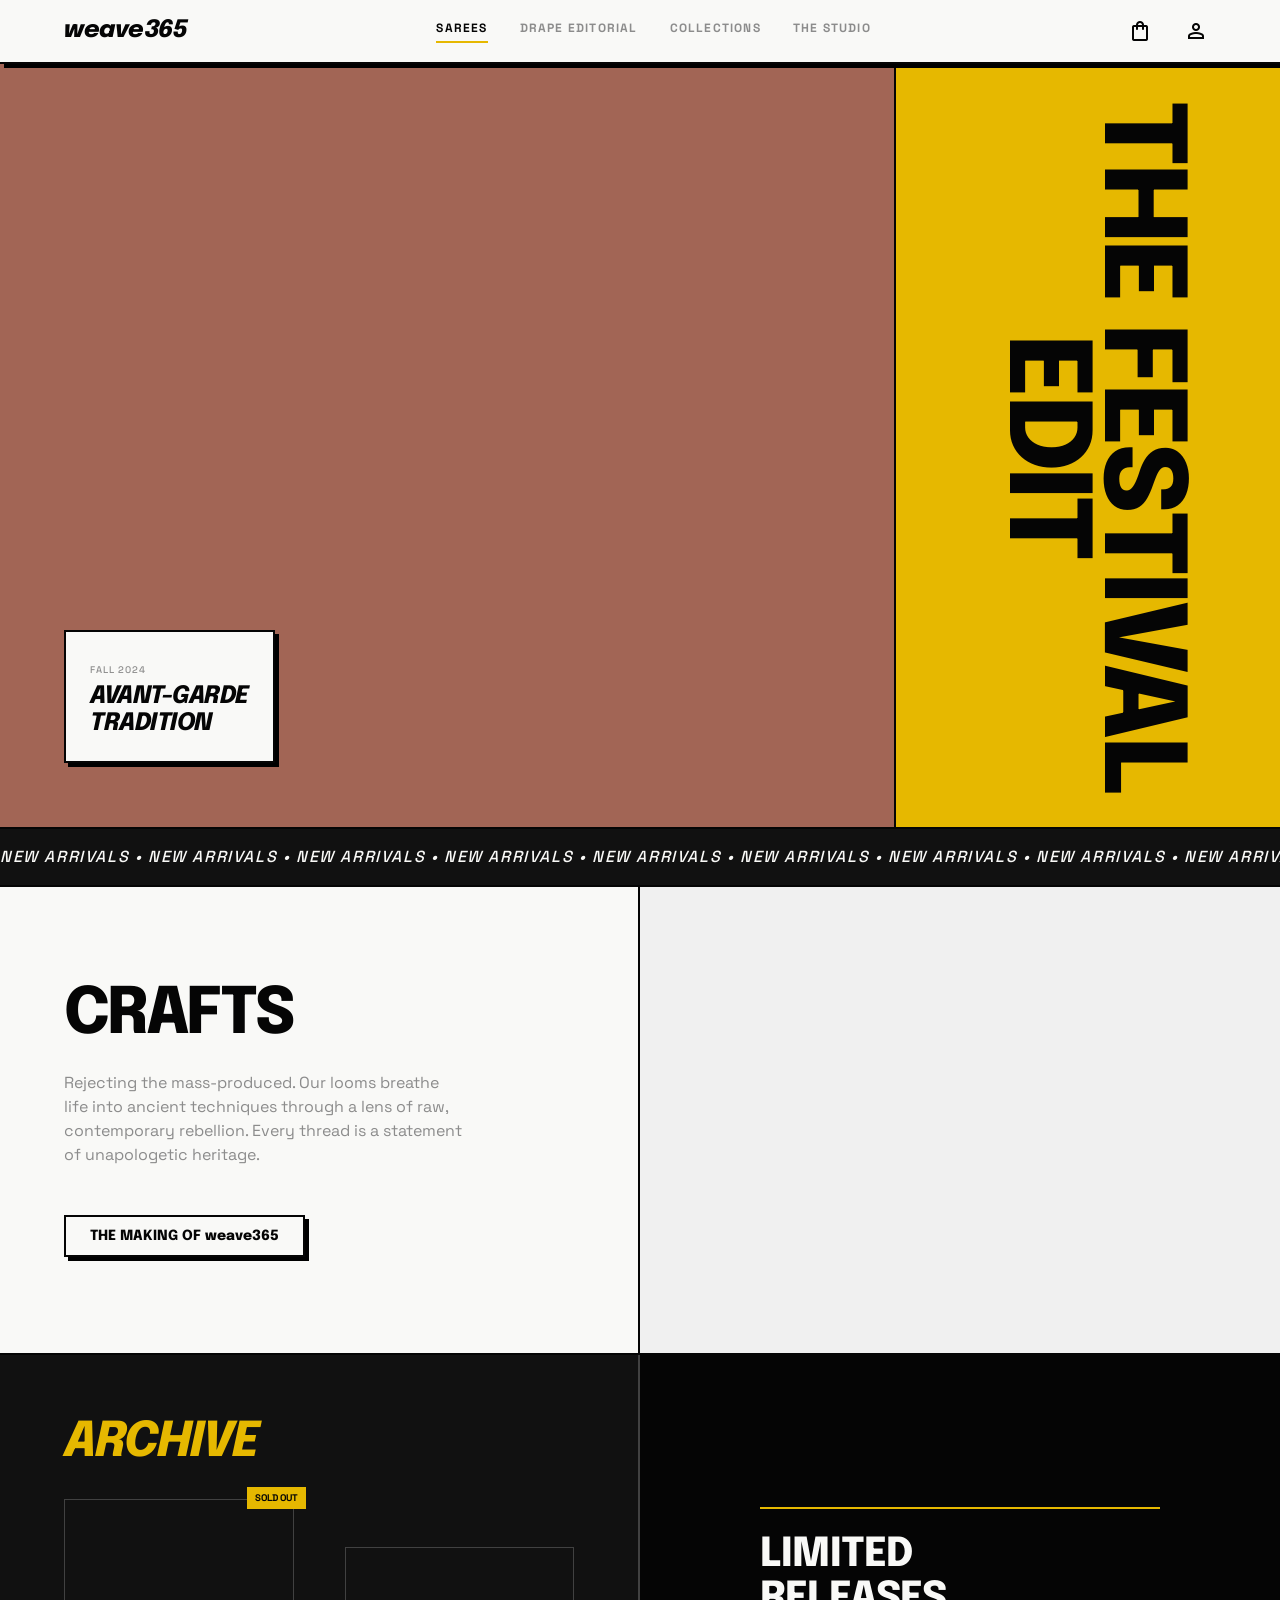
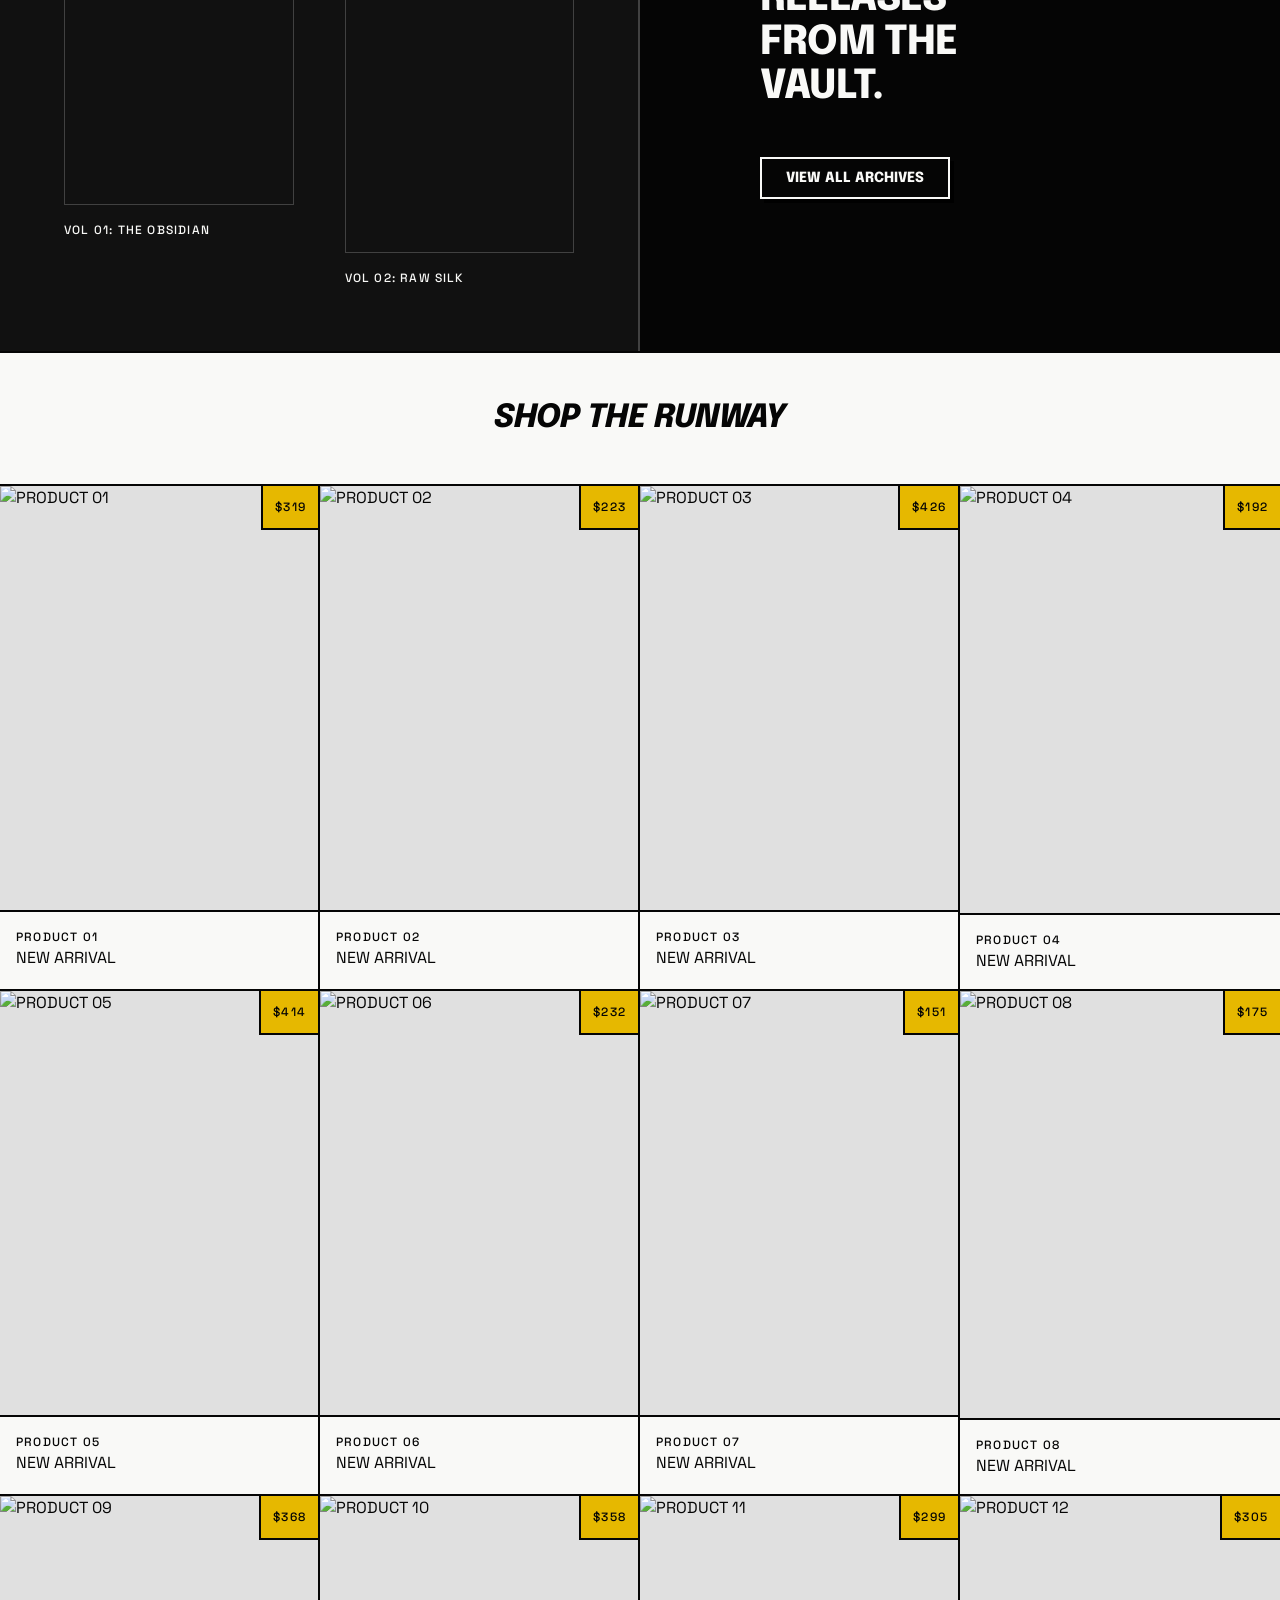
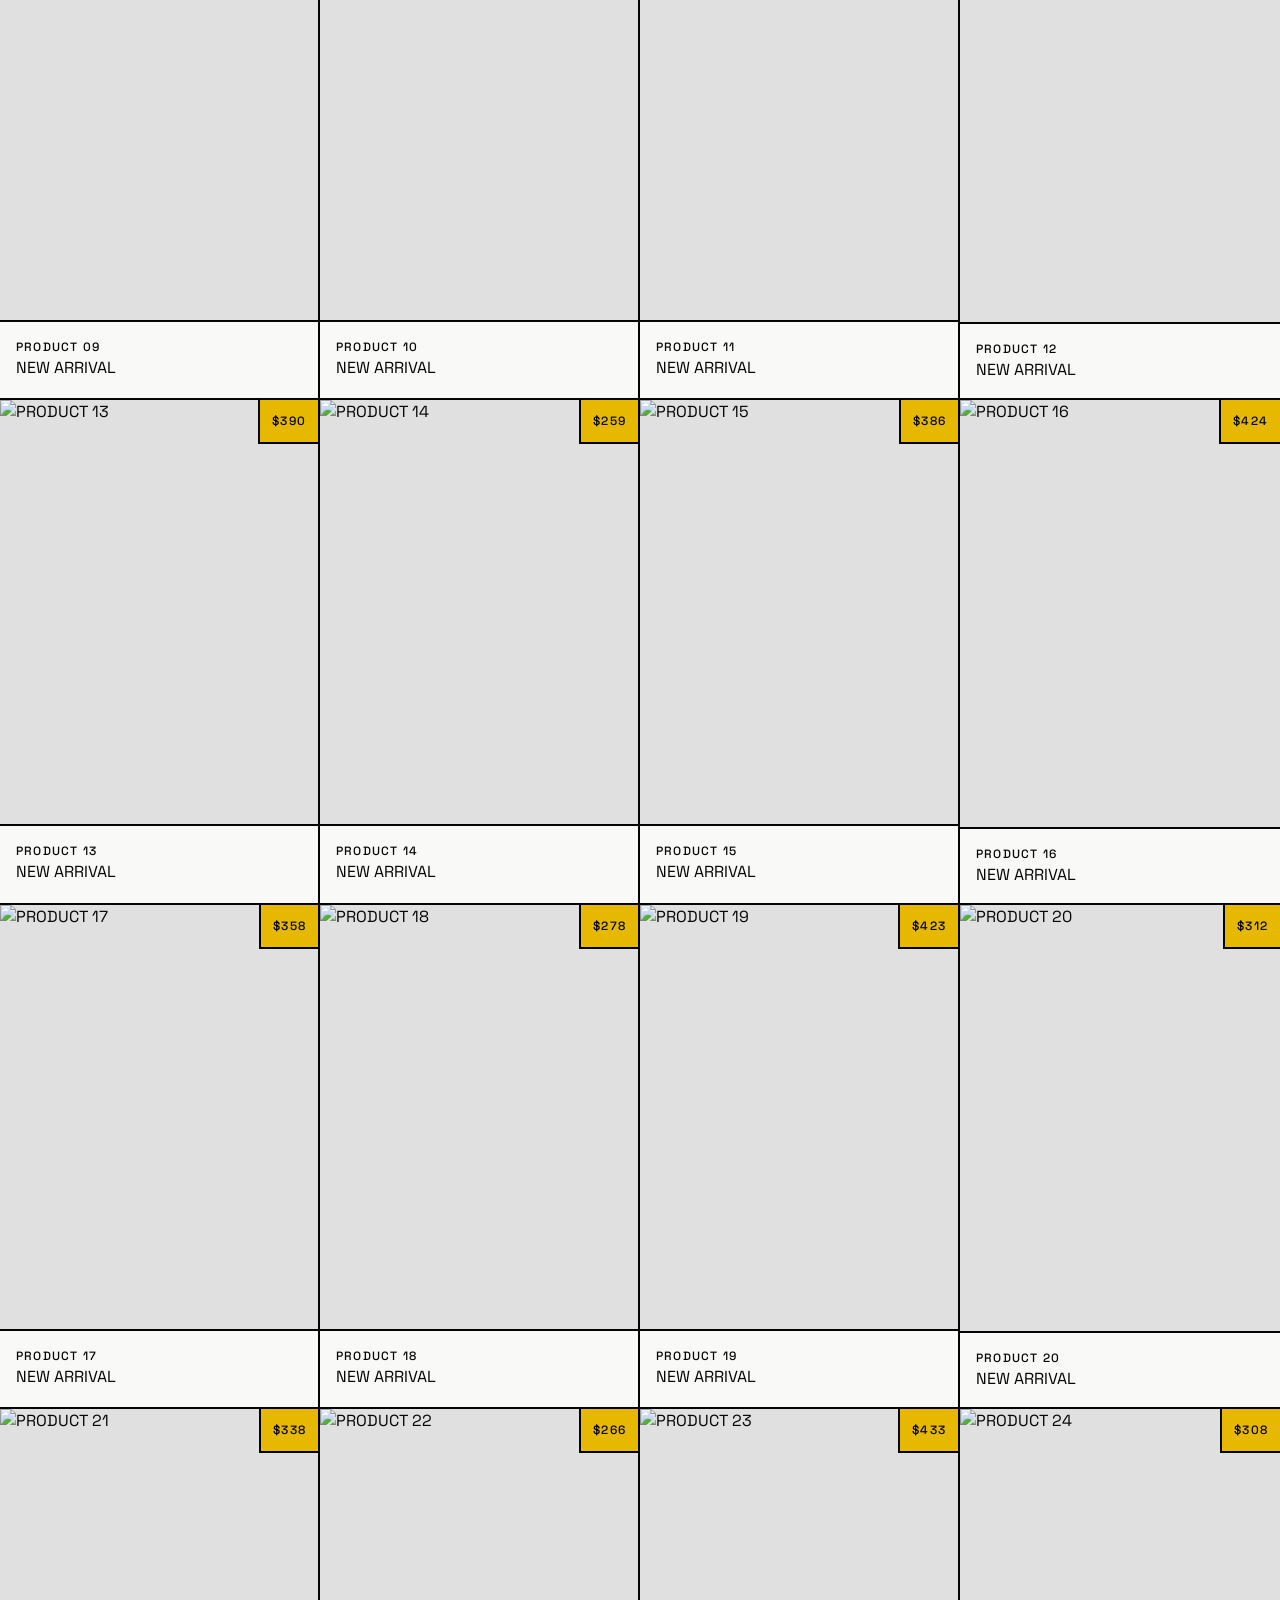
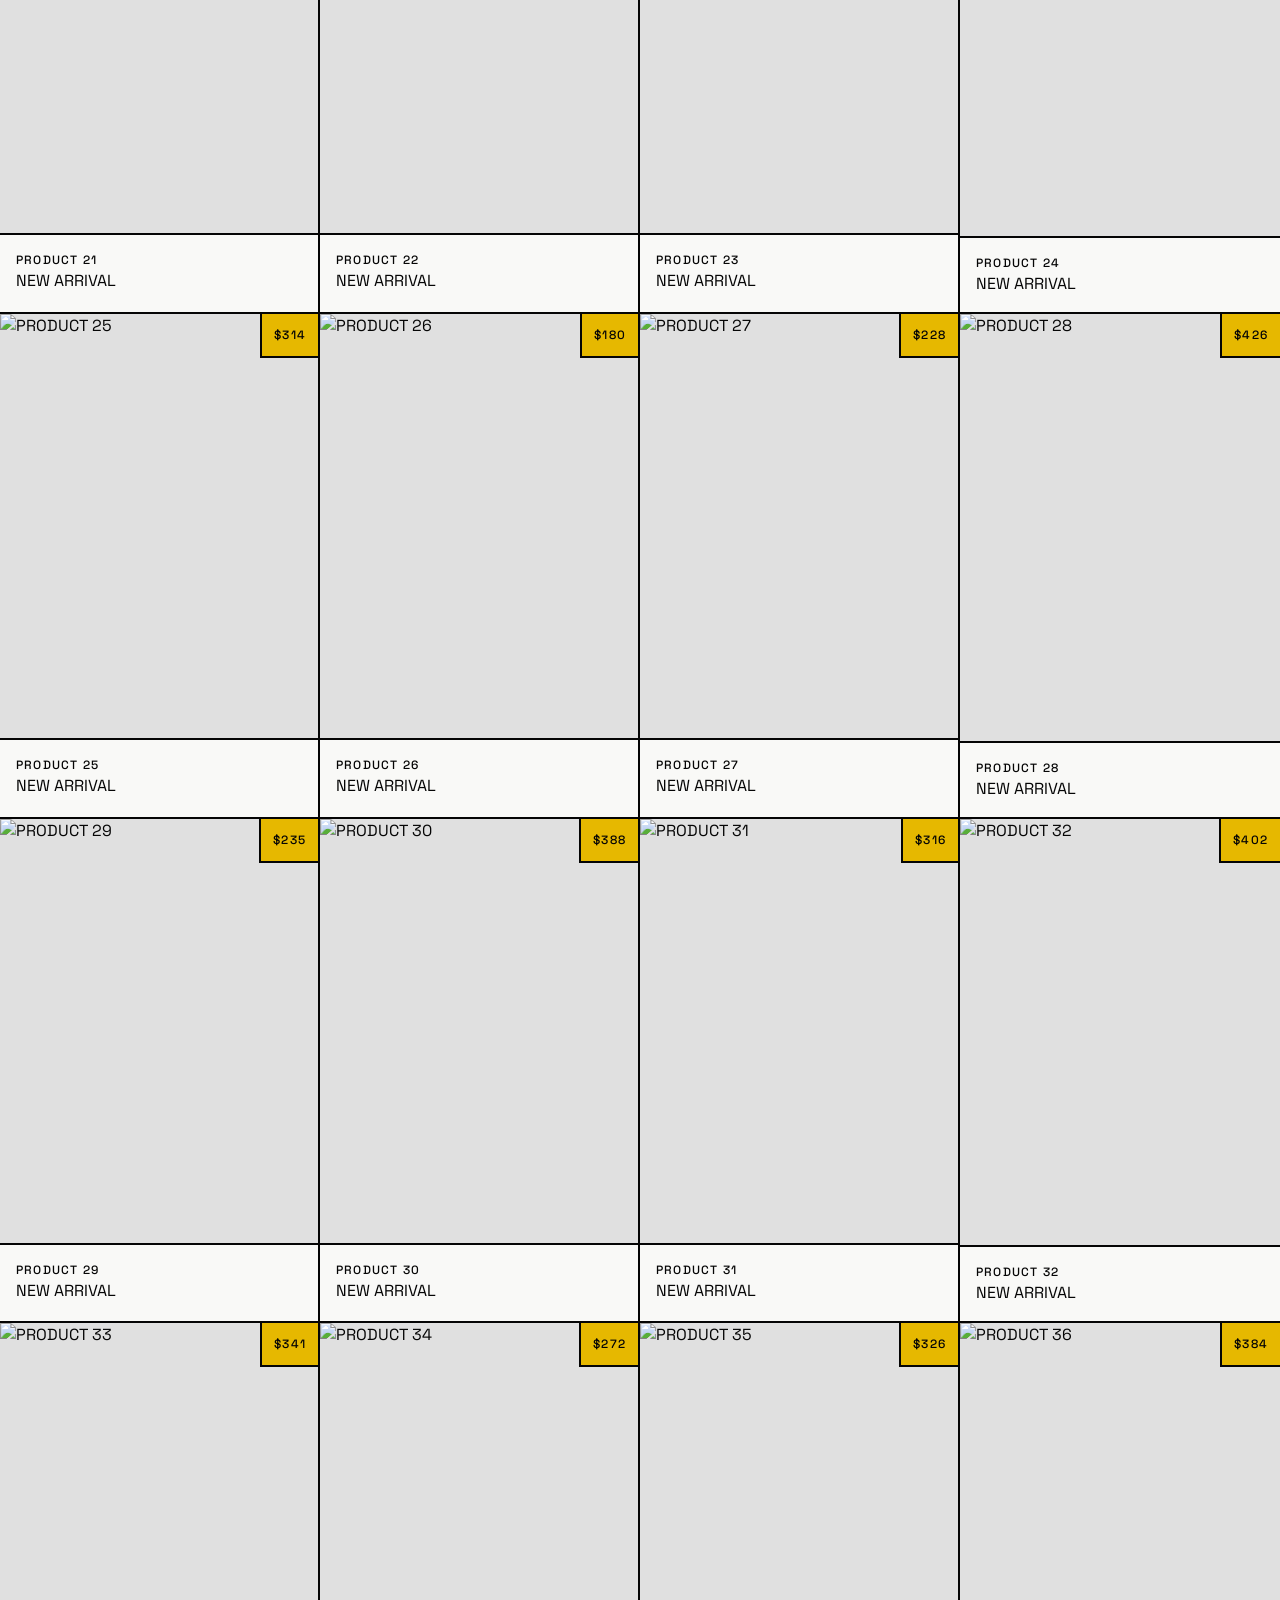
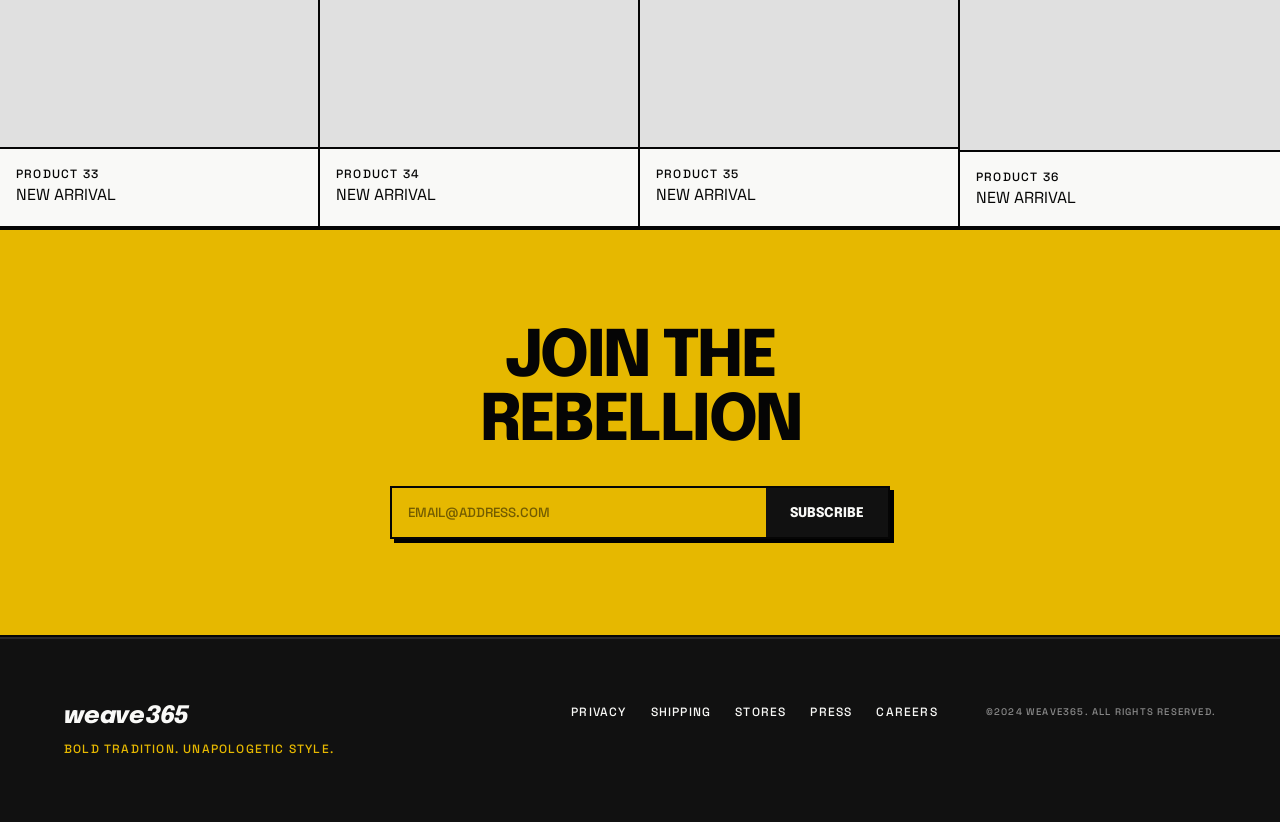
==== index.html @ 23e2e6f5 "first commit" ====
<!DOCTYPE html>
<html lang="en">

<head>
  <meta charset="utf-8" />
  <meta name="viewport" content="width=device-width, initial-scale=1.0" />
  <title>weave365 | Vibrant Modernist Showcase</title>
  <meta name="description" content="A high-fashion, high-energy storefront for contemporary sarees." />
  <link rel="stylesheet" href="styles.css" />
</head>

<body>
  <!-- Top Navigation Anchor -->
  <header class="top-nav">
    <div class="nav-left">
      <button class="nav-btn material-symbols-outlined mobile-only" aria-label="Menu">menu</button>
      <div class="logo font-display-lg" style="font-style: italic; font-size: 1.5rem;">weave365</div>
    </div>

    <div class="nav-center desktop-only">
      <a href="#" class="nav-link active">SAREES</a>
      <a href="#" class="nav-link">DRAPE EDITORIAL</a>
      <a href="#" class="nav-link">COLLECTIONS</a>
      <a href="#" class="nav-link">THE STUDIO</a>
    </div>

    <div class="nav-right" style="display: flex; gap: 16px;">
      <button class="nav-btn material-symbols-outlined" id="nav-cart-btn"
        aria-label="Shopping Bag">shopping_bag</button>
      <button class="nav-btn material-symbols-outlined" aria-label="User Profile">person</button>
    </div>
  </header>

  <main id="app-content">
    <!-- Hero Section -->
    <section class="hero-section">
      <div class="hero-img-wrapper" id="hero-img-container">

        <!-- OPTION 1: For a Video, uncomment the line below and paste your link -->
        <video src="C:\Users\abanz\Downloads\catalogue\video\saree hero.mp4" autoplay loop muted playsinline
          style="width: 100%; height: 100%; object-fit: cover; pointer-events: none;"></video>

        <!-- OPTION 2: For an Image, uncomment the line below and paste your link -->
        <!-- <img src="PASTE_YOUR_IMAGE_LINK_HERE" style="width: 100%; height: 100%; object-fit: cover; pointer-events: none;"> -->

        <div class="hero-floating-card">
          <span class="font-label-caps" style="color: var(--ash-muted); font-size: 0.6rem;">FALL 2024</span>
          <h2 class="font-display-lg" style="font-style: italic; font-size: 1.5rem; margin-top: 4px;">
            AVANT-GARDE<br>TRADITION</h2>
        </div>
      </div>
      <div class="hero-text-wrapper">
        <h1 class="font-display-xl vertical-text">THE FESTIVAL EDIT</h1>
      </div>
    </section>

    <!-- Signature Marquee -->
    <div class="marquee-container">
      <div class="marquee-content">
        <span class="font-label-caps font-display-lg" style="font-style: italic; font-size: 1rem;">NEW ARRIVALS • NEW
          ARRIVALS • NEW ARRIVALS • NEW ARRIVALS • NEW ARRIVALS • NEW ARRIVALS • NEW ARRIVALS • NEW ARRIVALS • </span>
        <span class="font-label-caps font-display-lg" style="font-style: italic; font-size: 1rem;">NEW ARRIVALS • NEW
          ARRIVALS • NEW ARRIVALS • NEW ARRIVALS • NEW ARRIVALS • NEW ARRIVALS • NEW ARRIVALS • NEW ARRIVALS • </span>
      </div>
    </div>

    <!-- Asymmetrical Editorial Grid -->
    <section class="grid grid-cols-2 craft-section">
      <div class="col-span-1 feature-block craft-text-block" style="border-right: var(--border-thick);">
        <div>
          <h2 class="font-display-xl" style="font-size: 4rem; letter-spacing: -0.05em;">CRAFTS</h2>
          <p class="font-body-md" style="margin-top: 24px; max-width: 400px; color: var(--ash-muted);">Rejecting the
            mass-produced. Our looms breathe life into ancient techniques through a lens of raw, contemporary rebellion.
            Every thread is a statement of unapologetic heritage.</p>
        </div>
        <button class="outline-btn" style="margin-top: 48px; align-self: flex-start;">THE MAKING OF weave365</button>
      </div>
      <div class="col-span-1 relative craft-img-block" id="feature-img-container">
        <!-- Paste your video link here -->
        <video src="C:\Users\abanz\Downloads\catalogue\video\saree-hero2.mp4" autoplay loop muted playsinline
          style="width: 100%; height: 100%; object-fit: cover; pointer-events: none;"></video>
      </div>
    </section>

    <!-- Archive Section -->
    <section class="grid grid-cols-2 archive-section">
      <div class="col-span-1 archive-gallery">
        <h2 class="font-display-xl" style="color: var(--primary); font-style: italic; margin-bottom: 32px;">ARCHIVE</h2>
        <div class="archive-cards">
          <div class="archive-card">
            <span class="sold-out-badge">SOLD OUT</span>
            <div class="archive-img placeholder-img-1"></div>
            <h3 class="font-label-caps" style="color: var(--pearl-bg); margin-top: 16px;">VOL 01: THE OBSIDIAN</h3>
          </div>
          <div class="archive-card archive-card-offset">
            <div class="archive-img placeholder-img-2"></div>
            <h3 class="font-label-caps" style="color: var(--pearl-bg); margin-top: 16px;">VOL 02: RAW SILK</h3>
          </div>
        </div>
      </div>
      <div class="col-span-1 archive-text-block">
        <div style="border-top: 2px solid var(--primary); padding-top: 24px; width: 100%; max-width: 400px;">
          <h2 class="font-display-lg" style="color: var(--pearl-bg); font-size: 2.5rem; line-height: 1.1;">
            LIMITED<br>RELEASES<br>FROM THE<br>VAULT.</h2>
          <button class="outline-btn"
            style="color: var(--pearl-bg); border-color: var(--pearl-bg); margin-top: 48px;">VIEW ALL ARCHIVES</button>
        </div>
      </div>
    </section>

    <!-- Product Block Masonry (Kept for functionality) -->
    <div style="background: var(--pearl-bg); border-top: var(--border-thick);">
      <h2 class="font-display-lg"
        style="text-align: center; padding: 48px 0; font-style: italic; border-bottom: var(--border-thick);">SHOP THE
        RUNWAY</h2>
      <section class="gallery-grid" id="product-gallery">
        <!-- Products dynamically inserted here -->
      </section>
    </div>

    <!-- Newsletter Section -->
    <section class="newsletter-section">
      <h2 class="font-display-xl" style="text-align: center; font-size: 4rem;">JOIN THE<br>REBELLION</h2>
      <div class="newsletter-form">
        <input type="email" placeholder="EMAIL@ADDRESS.COM" class="newsletter-input">
        <button class="newsletter-btn">SUBSCRIBE</button>
      </div>
    </section>
  </main>

  <!-- Desktop Footer -->
  <footer class="desktop-footer">
    <div class="footer-top">
      <div>
        <h2 class="font-display-md" style="font-style: italic; color: var(--pearl-bg);">weave365</h2>
        <p class="font-label-caps" style="color: var(--primary); margin-top: 8px;">BOLD TRADITION. UNAPOLOGETIC STYLE.
        </p>
      </div>
      <div class="footer-links font-label-caps">
        <a href="#">PRIVACY</a>
        <a href="#">SHIPPING</a>
        <a href="#">STORES</a>
        <a href="#">PRESS</a>
        <a href="#">CAREERS</a>
        <span style="color: var(--ash-muted); margin-left: 24px; font-size: 0.6rem;">©2024 weave365. ALL RIGHTS
          RESERVED.</span>
      </div>
    </div>
  </footer>





  <!-- Product Modal -->
  <div class="product-modal" id="product-modal">
    <div class="modal-header">
      <span class="font-label-caps" id="modal-category">CATEGORY</span>
      <button class="nav-btn material-symbols-outlined" id="close-modal" aria-label="Close">close</button>
    </div>
    <div class="modal-content">
      <img src="" id="modal-image" class="modal-img" alt="Product Image">
      <div class="modal-details">
        <h2 class="font-display-lg" id="modal-title">Product Name</h2>
        <p class="font-body-md" style="margin-top: 16px; color: var(--ash-muted);">Hand-woven silk with bold modernist
          patterns.</p>

      </div>
    </div>
    <div class="modal-footer" id="add-to-bag">
      <span class="font-button-text" style="color: var(--ink-text);">ADD TO BAG - $<span
          id="modal-price">0</span></span>
    </div>
  </div>

  <!-- Cart Sidebar & Overlay -->
  <div class="cart-overlay" id="cart-overlay"></div>
  <div class="cart-sidebar" id="cart-sidebar">
    <div class="cart-header">
      <span class="font-body-md" style="font-weight: 500;">YOUR BAG</span>
      <button class="nav-btn material-symbols-outlined" id="close-cart" aria-label="Close Cart"
        style="color: var(--pearl-bg); border: 1px solid rgba(255,255,255,0.2);">close</button>
    </div>

    <div class="cart-announcement">
      <span class="font-label-caps" style="color: var(--ink-text); font-weight: 700;">SHIPPING ON ALL ORDERS ABOVE $500
        — COMPLIMENTARY</span>
    </div>

    <div class="cart-content" id="cart-items">
      <!-- Cart items injected here -->
    </div>

    <div class="cart-footer">
      <div class="cart-summary font-body-md">
        <div class="summary-line">
          <span style="color: var(--ash-muted);">SUBTOTAL</span>
          <span id="cart-subtotal" style="font-weight: bold; color: var(--pearl-bg);">$0.00</span>
        </div>
        <div class="summary-line" style="margin-top: 16px;">
          <span style="color: var(--ash-muted);">SHIPPING</span>
          <span style="color: var(--primary); font-weight: bold;">COMPLIMENTARY</span>
        </div>
      </div>
      <div class="cart-total font-body-md">
        <div style="display: flex; flex-direction: column;">
          <span style="color: var(--ash-muted);">TOTAL (USD)</span>
          <span style="font-weight: bold; font-size: 1.25rem; color: var(--pearl-bg); margin-top: 4px;"
            id="cart-total">$0.00</span>
        </div>
        <div style="text-align: right; color: var(--ash-muted); font-size: 0.875rem;">
          TAX<br>CALCULATED AT<br>CHECKOUT
        </div>
      </div>
      <div style="padding: 0 24px 24px 24px;">
        <button class="checkout-btn" id="checkout-btn">CHECKOUT &rarr;</button>
      </div>
    </div>
  </div>

  <script src="archive.js"></script>
  <script src="products.js"></script>
  <script src="app.js"></script>
</body>

</html>
---- styles.css ----
@import url('https://fonts.googleapis.com/css2?family=Epilogue:wght@400;700;800;900&family=Space+Grotesk:wght@400;500;700&display=swap');
@import url('https://fonts.googleapis.com/css2?family=Material+Symbols+Outlined:opsz,wght,FILL,GRAD@24,400,0,0');

:root {
  /* Colors */
  --primary: #E6B800;
  --primary-hover: #cca300;
  --pearl-bg: #F9F9F7;
  --pitch-surface: #111111;
  --ink-text: #050505;
  --ash-muted: #8C8C8C;
  --accent: #0033A0;
  
  --surface-container: #f6eddc;
  
  /* Typography */
  --font-display: 'Epilogue', sans-serif;
  --font-body: 'Space Grotesk', sans-serif;
  
  /* Borders & Shadows */
  --border-thick: 2px solid var(--ink-text);
  --shadow-solid: 4px 4px 0px 0px rgba(0,0,0,1);
}

* { box-sizing: border-box; margin: 0; padding: 0; }

body {
  font-family: var(--font-body);
  background-color: var(--pearl-bg);
  color: var(--ink-text);
  line-height: 1.5;
  min-height: 100vh;
  overflow-x: clip;
  -webkit-font-smoothing: antialiased;
}

/* Typography Classes */
.font-display-xl { font-family: var(--font-display); font-size: 3rem; font-weight: 800; line-height: 1; letter-spacing: -0.04em; }
.font-display-lg { font-family: var(--font-display); font-size: 2rem; font-weight: 800; line-height: 1.1; letter-spacing: -0.02em; }
.font-display-md { font-family: var(--font-display); font-size: 1.5rem; font-weight: 800; line-height: 1.2; letter-spacing: -0.01em; }
.font-body-md { font-family: var(--font-body); font-size: 1rem; font-weight: 400; }
.font-label-caps { font-family: var(--font-body); font-size: 0.75rem; font-weight: 500; letter-spacing: 0.1em; text-transform: uppercase; }
.font-button-text { font-family: var(--font-display); font-size: 1rem; font-weight: 700; }

/* Material Icons */
.material-symbols-outlined { font-variation-settings: 'FILL' 0, 'wght' 400, 'GRAD' 0, 'opsz' 24; }

/* Utilities */
.grid { display: grid; }
.grid-cols-2 { grid-template-columns: repeat(2, 1fr); }
.col-span-1 { grid-column: span 1; }
.relative { position: relative; }

/* Visibility Classes */
.desktop-only { display: none !important; }
.mobile-only { display: block !important; }

/* Buttons */
.primary-btn {
  background-color: var(--pitch-surface);
  color: var(--pearl-bg);
  padding: 16px 32px;
  border: none;
  font-family: var(--font-display);
  font-size: 0.875rem;
  font-weight: 800;
  cursor: pointer;
  box-shadow: 4px 4px 0px 0px rgba(255,255,255,1);
  transition: transform 0.1s;
}
.primary-btn:active { transform: translate(-50%, 4px) !important; box-shadow: none; }

.outline-btn {
  background: transparent;
  color: var(--ink-text);
  border: var(--border-thick);
  padding: 12px 24px;
  font-family: var(--font-display);
  font-size: 0.875rem;
  font-weight: 800;
  cursor: pointer;
  box-shadow: var(--shadow-solid);
  transition: transform 0.1s;
}
.outline-btn:active { transform: translate(4px, 4px); box-shadow: none; }

/* Header */
.top-nav {
  background-color: var(--pearl-bg);
  position: fixed;
  left: 0;
  width: 100%;
  height: 64px;
  top: 0;
  z-index: 50;
  display: flex;
  justify-content: space-between;
  align-items: center;
  padding: 0 16px;
  border-bottom: var(--border-thick);
  box-shadow: var(--shadow-solid);
}
.nav-left { display: flex; align-items: center; gap: 16px; }
.nav-center { display: flex; gap: 32px; }
.nav-link { text-decoration: none; color: var(--ash-muted); font-family: var(--font-body); font-size: 0.75rem; font-weight: 700; text-transform: uppercase; letter-spacing: 0.1em; transition: color 0.2s; }
.nav-link:hover, .nav-link.active { color: var(--ink-text); border-bottom: 2px solid var(--primary); padding-bottom: 4px; }
.nav-btn { background: none; border: none; color: var(--ink-text); cursor: pointer; padding: 8px; transition: all 0.1s ease; }
.nav-btn:hover { background-color: var(--primary); color: white; }

/* Hero Section */
.hero-section { margin-top: 64px; height: 70vh; display: flex; flex-direction: column; border-bottom: var(--border-thick); overflow: hidden; }
.hero-img-wrapper { width: 100%; position: relative; height: 60%; background-color: #A26555; } /* Color from design */
.hero-img-wrapper img { width: 100%; height: 100%; object-fit: contain; }
.hero-text-wrapper { width: 100%; height: 40%; background-color: var(--primary); display: flex; flex-direction: column; align-items: center; justify-content: center; position: relative; padding: 24px; text-align: center; }
.vertical-text { text-transform: uppercase; }

.hero-floating-card {
  position: absolute;
  bottom: 16px; left: 16px;
  background-color: var(--pearl-bg);
  padding: 16px;
  border: var(--border-thick);
  box-shadow: var(--shadow-solid);
  z-index: 10;
}

/* Marquee */
.marquee-container { background-color: var(--pitch-surface); color: var(--pearl-bg); padding: 16px 0; border-bottom: var(--border-thick); overflow: hidden; white-space: nowrap; }
.marquee-content { display: inline-block; animation: marquee 20s linear infinite; }
@keyframes marquee { 0% { transform: translateX(0); } 100% { transform: translateX(-50%); } }

/* Craft Section */
.craft-section { border-bottom: var(--border-thick); display: flex; flex-direction: column; }
.craft-text-block { padding: 48px 24px; display: flex; flex-direction: column; justify-content: center; background-color: var(--pearl-bg); }
.craft-img-block { height: 300px; background-color: #f0f0f0; }
.craft-img-block img { width: 100%; height: 100%; object-fit: cover; }

/* Archive Section */
.archive-section { display: flex; flex-direction: column; }
.archive-gallery { background-color: var(--pitch-surface); padding: 48px 24px; border-bottom: var(--border-thick); }
.archive-cards { display: flex; flex-direction: column; gap: 32px; }
.archive-card { position: relative; width: 80%; }
.archive-card-offset { align-self: flex-end; margin-top: 48px; }
.sold-out-badge { position: absolute; top: -12px; right: -12px; background-color: var(--primary); color: var(--ink-text); font-size: 0.6rem; font-weight: 700; padding: 4px 8px; z-index: 5; }
.archive-img { width: 100%; aspect-ratio: 3/4; border: 1px solid rgba(255,255,255,0.2); }
.placeholder-img-1 { background: url('https://images.unsplash.com/photo-1605806616949-1e87b487cb2a?q=80&w=600&auto=format&fit=crop') center/cover; }
.placeholder-img-2 { background: url('https://images.unsplash.com/photo-1583391733958-d25e07fac044?q=80&w=600&auto=format&fit=crop') center/cover; }

.archive-text-block { background-color: var(--ink-text); padding: 48px 24px; display: flex; align-items: center; justify-content: center; }

/* Gallery Masonry */
.gallery-grid { display: grid; grid-template-columns: repeat(2, 1fr); border-bottom: var(--border-thick); }
.product-card { border-right: var(--border-thick); border-bottom: var(--border-thick); position: relative; overflow: hidden; cursor: pointer; display: flex; flex-direction: column; }
.product-card:nth-child(even) { border-right: none; }
.product-img-wrapper { aspect-ratio: 3/4; overflow: hidden; position: relative; background: #e0e0e0; }
.product-img-wrapper img { width: 100%; height: 100%; object-fit: cover; transition: transform 0.5s ease; }
.product-card:hover .product-img-wrapper img { transform: scale(1.05); }
.product-price { position: absolute; top: 0; right: 0; background-color: var(--primary); padding: 12px; border-left: var(--border-thick); border-bottom: var(--border-thick); z-index: 10; }
.product-info { padding: 16px; background-color: var(--pearl-bg); flex-grow: 1; border-top: var(--border-thick); }

/* Newsletter */
.newsletter-section { background-color: var(--primary); padding: 64px 24px; display: flex; flex-direction: column; align-items: center; justify-content: center; border-bottom: var(--border-thick); }
.newsletter-form { display: flex; width: 100%; max-width: 500px; margin-top: 32px; border: var(--border-thick); box-shadow: var(--shadow-solid); }
.newsletter-input { flex-grow: 1; padding: 16px; border: none; outline: none; background: transparent; font-family: var(--font-body); }
.newsletter-input::placeholder { color: rgba(0,0,0,0.5); font-weight: 500; }
.newsletter-btn { background-color: var(--pitch-surface); color: var(--pearl-bg); padding: 16px 24px; border: none; font-family: var(--font-display); font-weight: 800; cursor: pointer; }

/* Desktop Footer */
.desktop-footer { display: none; background-color: var(--pitch-surface); padding: 64px; border-top: 2px solid rgba(255,255,255,0.1); }
.footer-top { display: flex; justify-content: space-between; align-items: flex-start; }
.footer-links { display: flex; gap: 24px; align-items: center; }
.footer-links a { color: var(--pearl-bg); text-decoration: none; transition: color 0.2s; }
.footer-links a:hover { color: var(--primary); }

/* Bottom Menu Stack (Mobile) */
.fab { position: fixed; bottom: 24px; right: 24px; width: 64px; height: 64px; background-color: var(--accent); color: var(--pearl-bg); border: none; box-shadow: var(--shadow-solid); cursor: pointer; display: flex; align-items: center; justify-content: center; z-index: 50; }
.bottom-nav { display: flex; flex-direction: column; width: 100%; background-color: var(--pearl-bg); border-top: var(--border-thick); }
.bottom-nav-item { display: flex; flex-direction: column; align-items: center; justify-content: center; padding: 32px 0; color: var(--ink-text); text-decoration: none; transition: background-color 0.2s; border-bottom: var(--border-thick); }
.bottom-nav-item.active { background-color: var(--primary); }
.bottom-nav-item span:last-child { font-family: var(--font-body); font-size: 12px; font-weight: 700; text-transform: uppercase; margin-top: 8px; }

/* Modal View */
.product-modal { position: fixed; top: 0; left: 0; width: 100vw; height: 100vh; background-color: var(--pearl-bg); z-index: 100; display: flex; flex-direction: column; transform: translateY(100%); transition: transform 0.4s cubic-bezier(0.16, 1, 0.3, 1); }
.product-modal.open { transform: translateY(0); }
.modal-header { height: 64px; display: flex; justify-content: space-between; align-items: center; padding: 0 16px; border-bottom: var(--border-thick); }
.modal-content { flex-grow: 1; overflow-y: auto; padding-bottom: 80px; }
.modal-img { width: 100%; height: 60vh; object-fit: cover; border-bottom: var(--border-thick); }
.modal-details { padding: 16px; }
.modal-footer { position: absolute; bottom: 0; left: 0; width: 100%; height: 80px; background-color: var(--primary); display: flex; align-items: center; justify-content: center; cursor: pointer; border-top: var(--border-thick); }

/* Cart Sidebar & Overlay */
.cart-overlay { position: fixed; top: 0; left: 0; width: 100vw; height: 100vh; background-color: rgba(0, 0, 0, 0.5); z-index: 150; opacity: 0; pointer-events: none; transition: opacity 0.3s ease; backdrop-filter: blur(4px); }
.cart-overlay.open { opacity: 1; pointer-events: auto; }
.cart-sidebar { position: fixed; top: 0; right: 0; width: 100%; max-width: 400px; height: 100vh; background-color: var(--pitch-surface); color: var(--pearl-bg); z-index: 200; transform: translateX(100%); transition: transform 0.4s cubic-bezier(0.16, 1, 0.3, 1); display: flex; flex-direction: column; }
.cart-sidebar.open { transform: translateX(0); }
.cart-header { height: 64px; display: flex; justify-content: space-between; align-items: center; padding: 0 24px; border-bottom: 1px solid rgba(255, 255, 255, 0.1); }
.cart-announcement { background-color: var(--primary); padding: 8px 24px; text-align: center; }
.cart-content { flex-grow: 1; overflow-y: auto; padding: 24px; }
.cart-content::-webkit-scrollbar { width: 6px; }
.cart-content::-webkit-scrollbar-track { background: transparent; }
.cart-content::-webkit-scrollbar-thumb { background: rgba(255, 255, 255, 0.2); border-radius: 4px; }
.cart-item { display: flex; gap: 16px; margin-bottom: 32px; }
.cart-item-img { width: 80px; height: 80px; object-fit: cover; background-color: var(--surface-container); }
.cart-item-details { flex-grow: 1; display: flex; flex-direction: column; }
.cart-item-header { display: flex; justify-content: space-between; margin-bottom: 4px; }
.cart-item-category { color: var(--primary); font-size: 0.75rem; text-transform: uppercase; }
.cart-item-price { font-weight: bold; }
.cart-item-title { font-weight: 700; text-transform: uppercase; font-size: 0.875rem; margin-bottom: 8px; }
.cart-item-actions { display: flex; justify-content: space-between; align-items: center; margin-top: auto; }
.qty-selector { display: flex; align-items: center; border: 1px solid rgba(255, 255, 255, 0.2); padding: 2px 4px; }
.qty-btn { background: none; border: none; color: var(--pearl-bg); cursor: pointer; padding: 0 8px; font-size: 1.25rem; }
.qty-value { padding: 0 12px; font-size: 0.875rem; }
.delete-btn { background: none; border: none; color: var(--primary); cursor: pointer; display: flex; align-items: center; justify-content: center; }
.delete-btn .material-symbols-outlined { font-size: 20px; }
.cart-footer { border-top: 1px solid rgba(255, 255, 255, 0.1); background-color: var(--pitch-surface); }
.cart-summary { padding: 24px; border-bottom: 1px solid rgba(255, 255, 255, 0.1); }
.summary-line { display: flex; justify-content: space-between; }
.cart-total { padding: 24px; display: flex; justify-content: space-between; align-items: flex-end; }
.checkout-btn { width: 100%; padding: 16px; background-color: var(--primary); color: var(--ink-text); border: none; font-family: var(--font-display); font-weight: 800; font-size: 1.125rem; cursor: pointer; transition: all 0.1s ease; box-shadow: 4px 4px 0px 0px var(--pearl-bg); }
.checkout-btn:active { transform: translate(4px, 4px); box-shadow: none; }

/* Skeleton */
.skeleton { background: linear-gradient(90deg, #f0f0f0 25%, #e0e0e0 50%, #f0f0f0 75%); background-size: 200% 100%; animation: shimmer 1.5s infinite; }
@keyframes shimmer { 0% { background-position: -200% 0; } 100% { background-position: 200% 0; } }

/* Desktop Media Query */
@media (min-width: 1024px) {
  .desktop-only { display: flex !important; }
  .mobile-only { display: none !important; }
  
  .top-nav { padding: 0 64px; }
  
  .hero-section { flex-direction: row; height: 85vh; }
  .hero-img-wrapper { width: 70%; height: 100%; border-right: var(--border-thick); }
  .hero-img-wrapper img { width: auto; max-width: 100%; height: 100%; margin: 0 auto; display: block; }
  .hero-text-wrapper { width: 30%; height: 100%; flex-direction: column; justify-content: center; gap: 64px; }
  .hero-floating-card { bottom: 64px; left: 64px; padding: 24px; }
  .vertical-text { writing-mode: vertical-rl; text-orientation: mixed; font-size: 7rem; line-height: 0.85; transform: translateX(0); }
  
  .craft-section { flex-direction: row; }
  .craft-text-block { padding: 96px 64px; width: 50%; border-bottom: none !important; }
  .craft-img-block { width: 50%; height: auto; }
  
  .archive-section { flex-direction: row; }
  .archive-gallery { width: 50%; padding: 64px; border-right: 2px solid rgba(255,255,255,0.2); border-bottom: none; }
  .archive-cards { flex-direction: row; justify-content: space-between; }
  .archive-card { width: 45%; }
  .archive-text-block { width: 50%; padding: 64px; }
  
  .gallery-grid { grid-template-columns: repeat(4, 1fr); }
  .product-card:nth-child(even) { border-right: var(--border-thick); }
  .product-card:nth-child(4n) { border-right: none; }
  
  .newsletter-section { padding: 96px 64px; }
  
  .desktop-footer { display: block; }
  main { padding-bottom: 0; }
  
  .product-modal { width: 600px; left: auto; right: 0; border-left: var(--border-thick); transform: translateX(100%); }
  .product-modal.open { transform: translateX(0); }
}
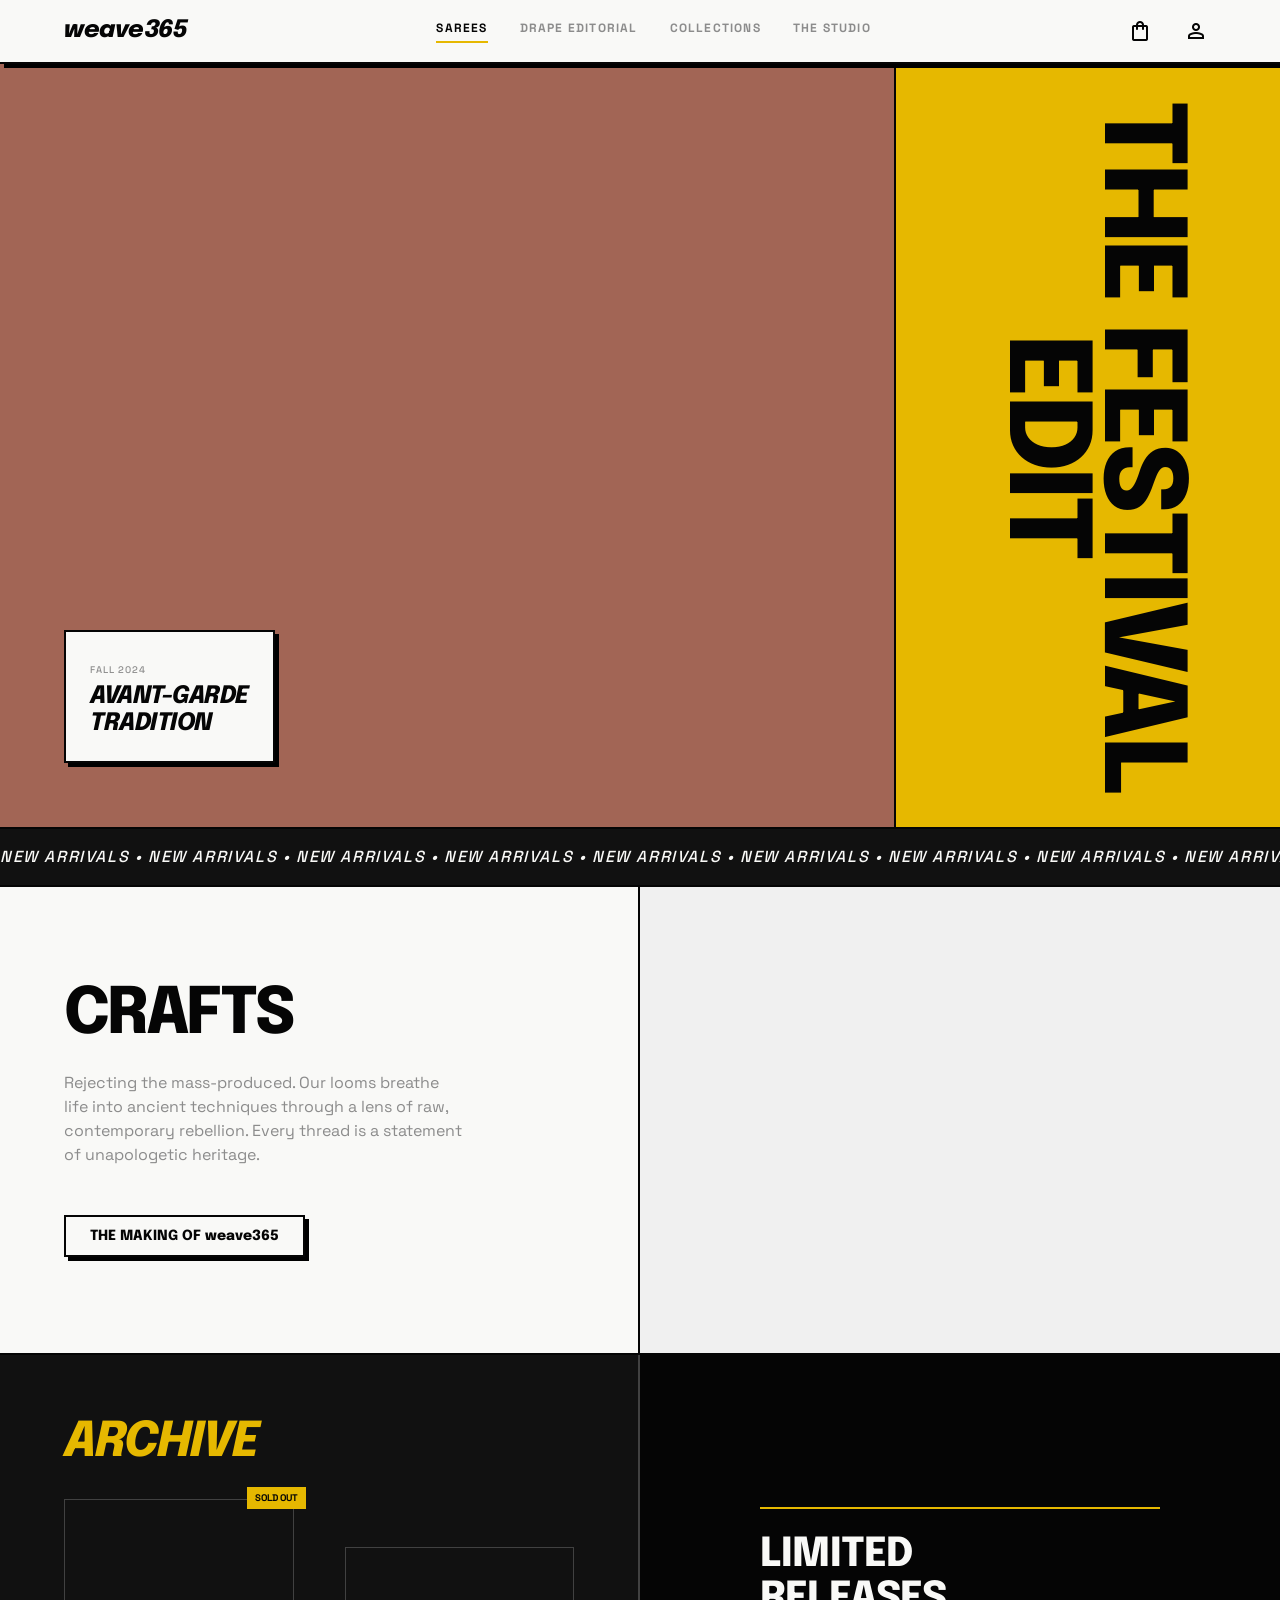
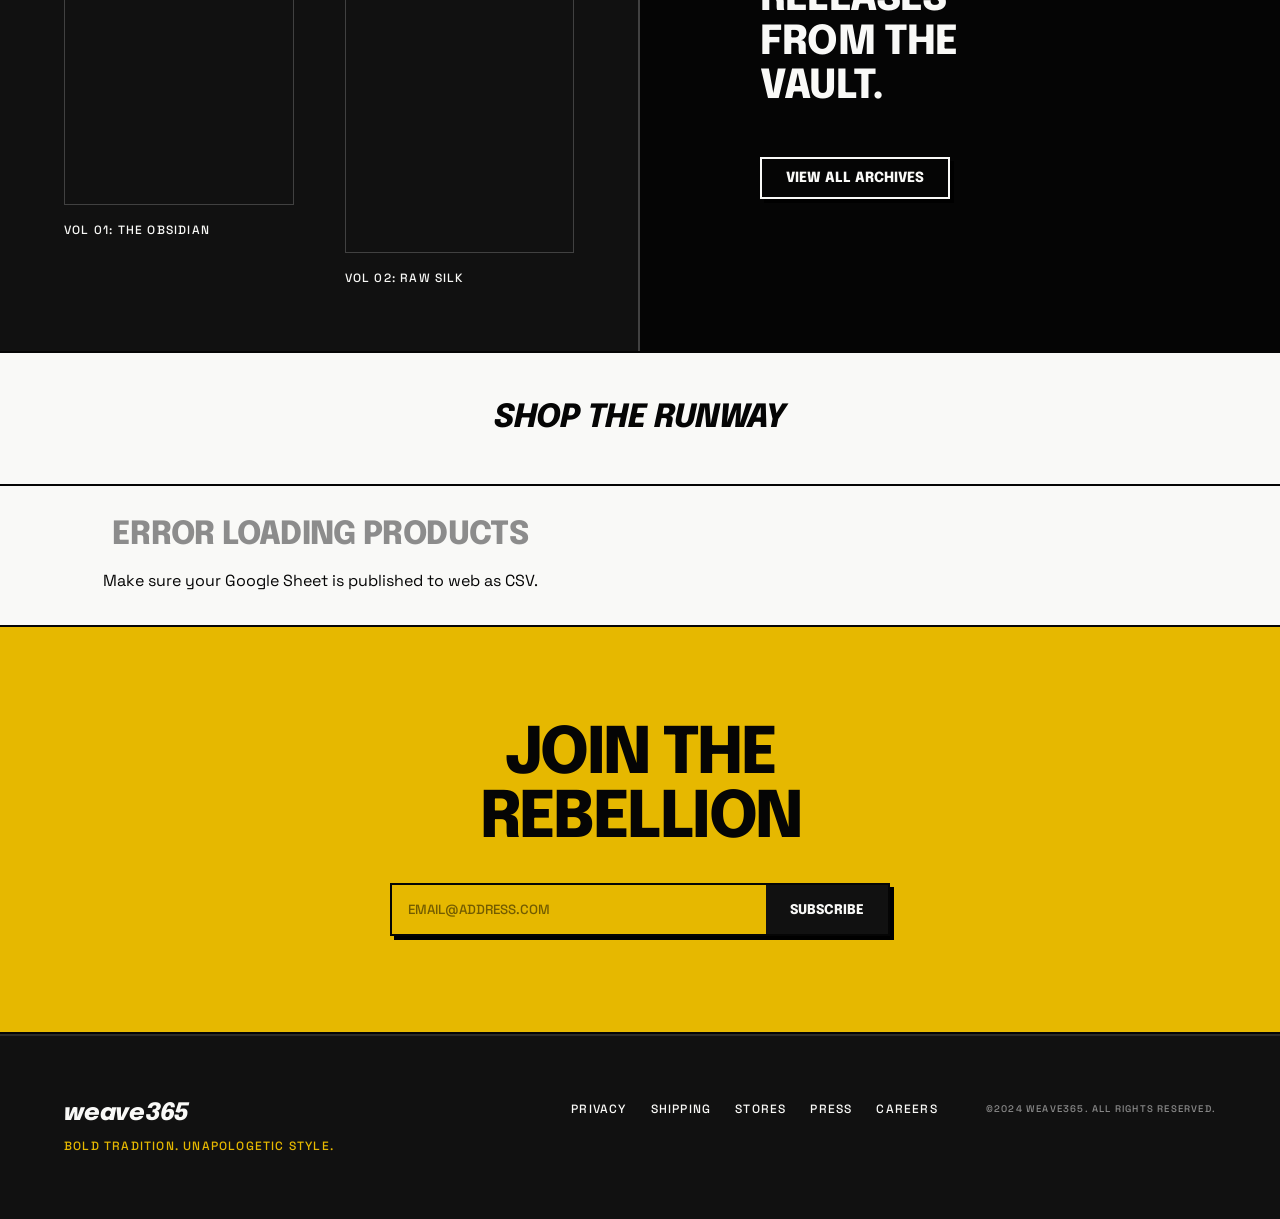
==== commit ba919043: "changed USD to INR" ====
--- a/index.html
+++ b/index.html
@@ -37,7 +37,7 @@
       <div class="hero-img-wrapper" id="hero-img-container">
 
         <!-- OPTION 1: For a Video, uncomment the line below and paste your link -->
-        <video src="C:\Users\abanz\Downloads\catalogue\video\saree hero.mp4" autoplay loop muted playsinline
+        <video src="video/saree%20hero.mp4" autoplay loop muted playsinline
           style="width: 100%; height: 100%; object-fit: cover; pointer-events: none;"></video>
 
         <!-- OPTION 2: For an Image, uncomment the line below and paste your link -->
@@ -77,7 +77,7 @@
       </div>
       <div class="col-span-1 relative craft-img-block" id="feature-img-container">
         <!-- Paste your video link here -->
-        <video src="C:\Users\abanz\Downloads\catalogue\video\saree-hero2.mp4" autoplay loop muted playsinline
+        <video src="video/saree-hero2.mp4" autoplay loop muted playsinline
           style="width: 100%; height: 100%; object-fit: cover; pointer-events: none;"></video>
       </div>
     </section>
@@ -168,7 +168,7 @@
       </div>
     </div>
     <div class="modal-footer" id="add-to-bag">
-      <span class="font-button-text" style="color: var(--ink-text);">ADD TO BAG - $<span
+      <span class="font-button-text" style="color: var(--ink-text);">ADD TO BAG - ₹<span
           id="modal-price">0</span></span>
     </div>
   </div>
@@ -183,7 +183,7 @@
     </div>
 
     <div class="cart-announcement">
-      <span class="font-label-caps" style="color: var(--ink-text); font-weight: 700;">SHIPPING ON ALL ORDERS ABOVE $500
+      <span class="font-label-caps" style="color: var(--ink-text); font-weight: 700;">SHIPPING ON ALL ORDERS ABOVE ₹500
         — COMPLIMENTARY</span>
     </div>
 
@@ -195,7 +195,7 @@
       <div class="cart-summary font-body-md">
         <div class="summary-line">
           <span style="color: var(--ash-muted);">SUBTOTAL</span>
-          <span id="cart-subtotal" style="font-weight: bold; color: var(--pearl-bg);">$0.00</span>
+          <span id="cart-subtotal" style="font-weight: bold; color: var(--pearl-bg);">₹0.00</span>
         </div>
         <div class="summary-line" style="margin-top: 16px;">
           <span style="color: var(--ash-muted);">SHIPPING</span>
@@ -204,9 +204,9 @@
       </div>
       <div class="cart-total font-body-md">
         <div style="display: flex; flex-direction: column;">
-          <span style="color: var(--ash-muted);">TOTAL (USD)</span>
+          <span style="color: var(--ash-muted);">TOTAL (INR)</span>
           <span style="font-weight: bold; font-size: 1.25rem; color: var(--pearl-bg); margin-top: 4px;"
-            id="cart-total">$0.00</span>
+            id="cart-total">₹0.00</span>
         </div>
         <div style="text-align: right; color: var(--ash-muted); font-size: 0.875rem;">
           TAX<br>CALCULATED AT<br>CHECKOUT
@@ -219,7 +219,6 @@
   </div>
 
   <script src="archive.js"></script>
-  <script src="products.js"></script>
   <script src="app.js"></script>
 </body>
 
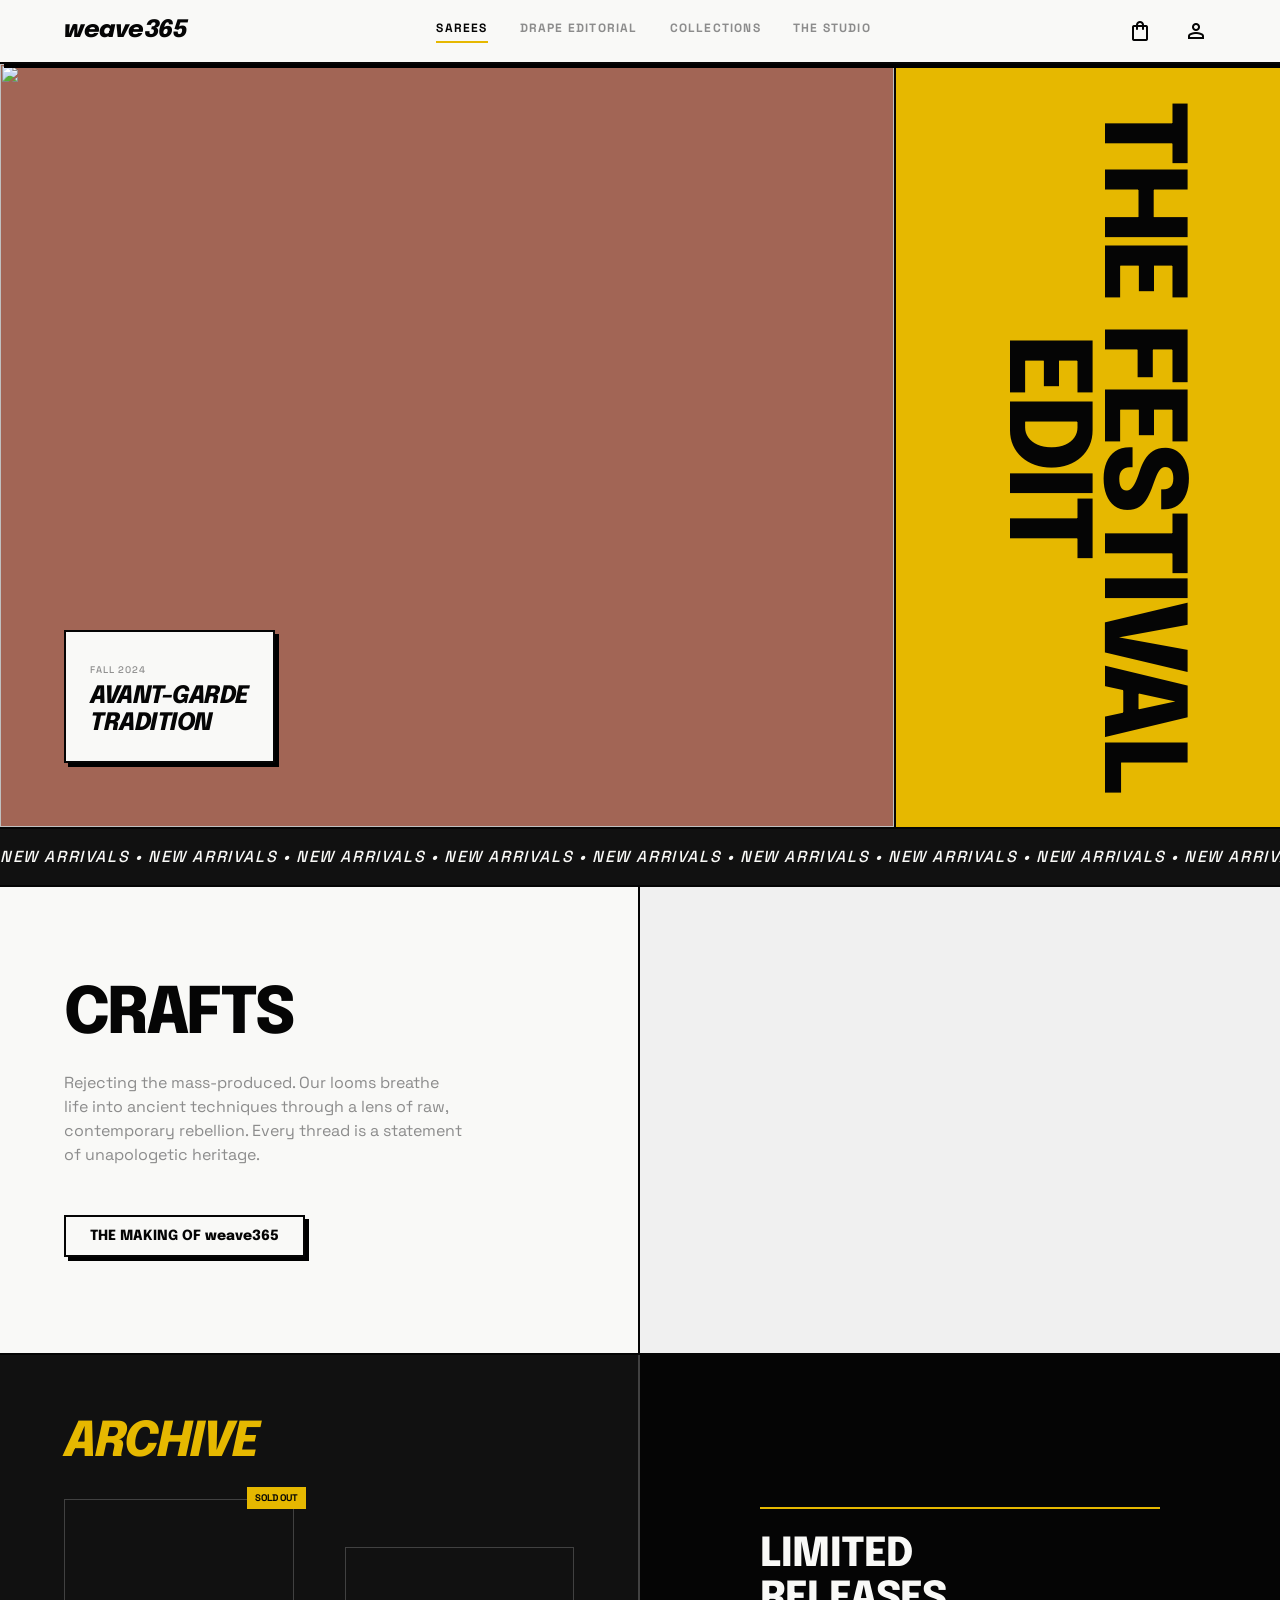
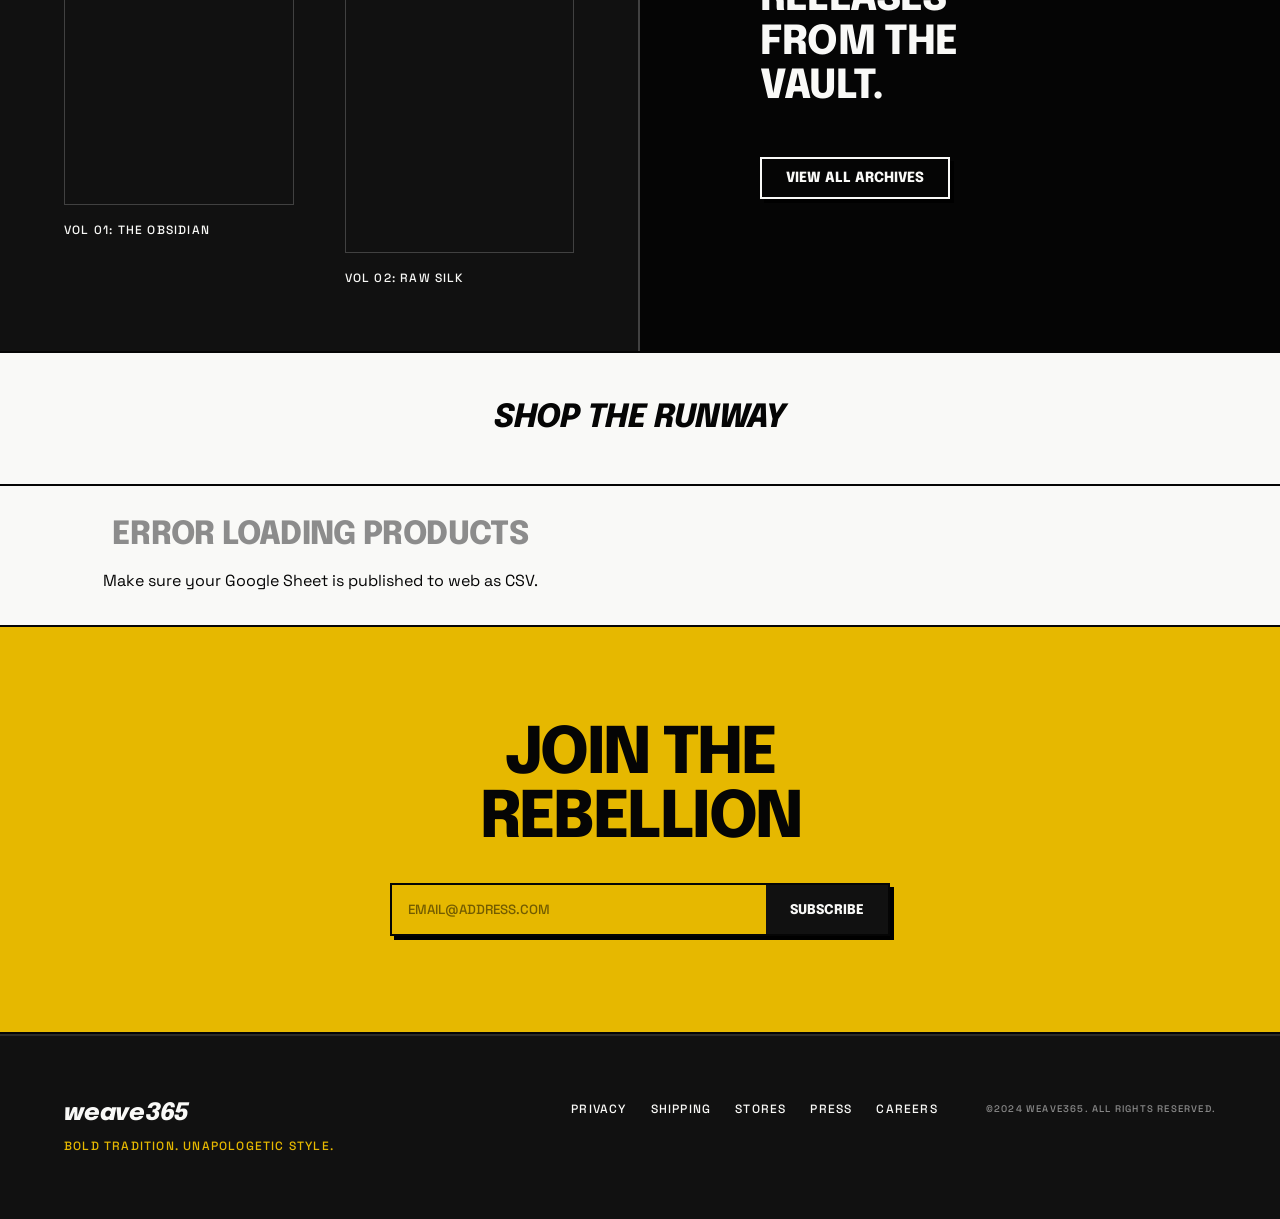
==== commit 959ccac0: "broken image fix" ====
--- a/index.html
+++ b/index.html
@@ -37,11 +37,11 @@
       <div class="hero-img-wrapper" id="hero-img-container">
 
         <!-- OPTION 1: For a Video, uncomment the line below and paste your link -->
-        <video src="video/saree%20hero.mp4" autoplay loop muted playsinline
-          style="width: 100%; height: 100%; object-fit: cover; pointer-events: none;"></video>
+        <!-- <video src="video/saree%20hero.mp4" autoplay loop muted playsinline
+          style="width: 100%; height: 100%; object-fit: cover; pointer-events: none;"></video> -->
 
         <!-- OPTION 2: For an Image, uncomment the line below and paste your link -->
-        <!-- <img src="PASTE_YOUR_IMAGE_LINK_HERE" style="width: 100%; height: 100%; object-fit: cover; pointer-events: none;"> -->
+        <img src="video/saree%20hero1.png" style="width: 100%; height: 100%; object-fit: cover; pointer-events: none;">
 
         <div class="hero-floating-card">
           <span class="font-label-caps" style="color: var(--ash-muted); font-size: 0.6rem;">FALL 2024</span>
@@ -116,6 +116,9 @@
       <section class="gallery-grid" id="product-gallery">
         <!-- Products dynamically inserted here -->
       </section>
+      <div id="load-more-container" style="text-align: center; padding: 48px 0; display: none;">
+        <button id="load-more-btn" class="outline-btn">LOAD MORE</button>
+      </div>
     </div>
 
     <!-- Newsletter Section -->
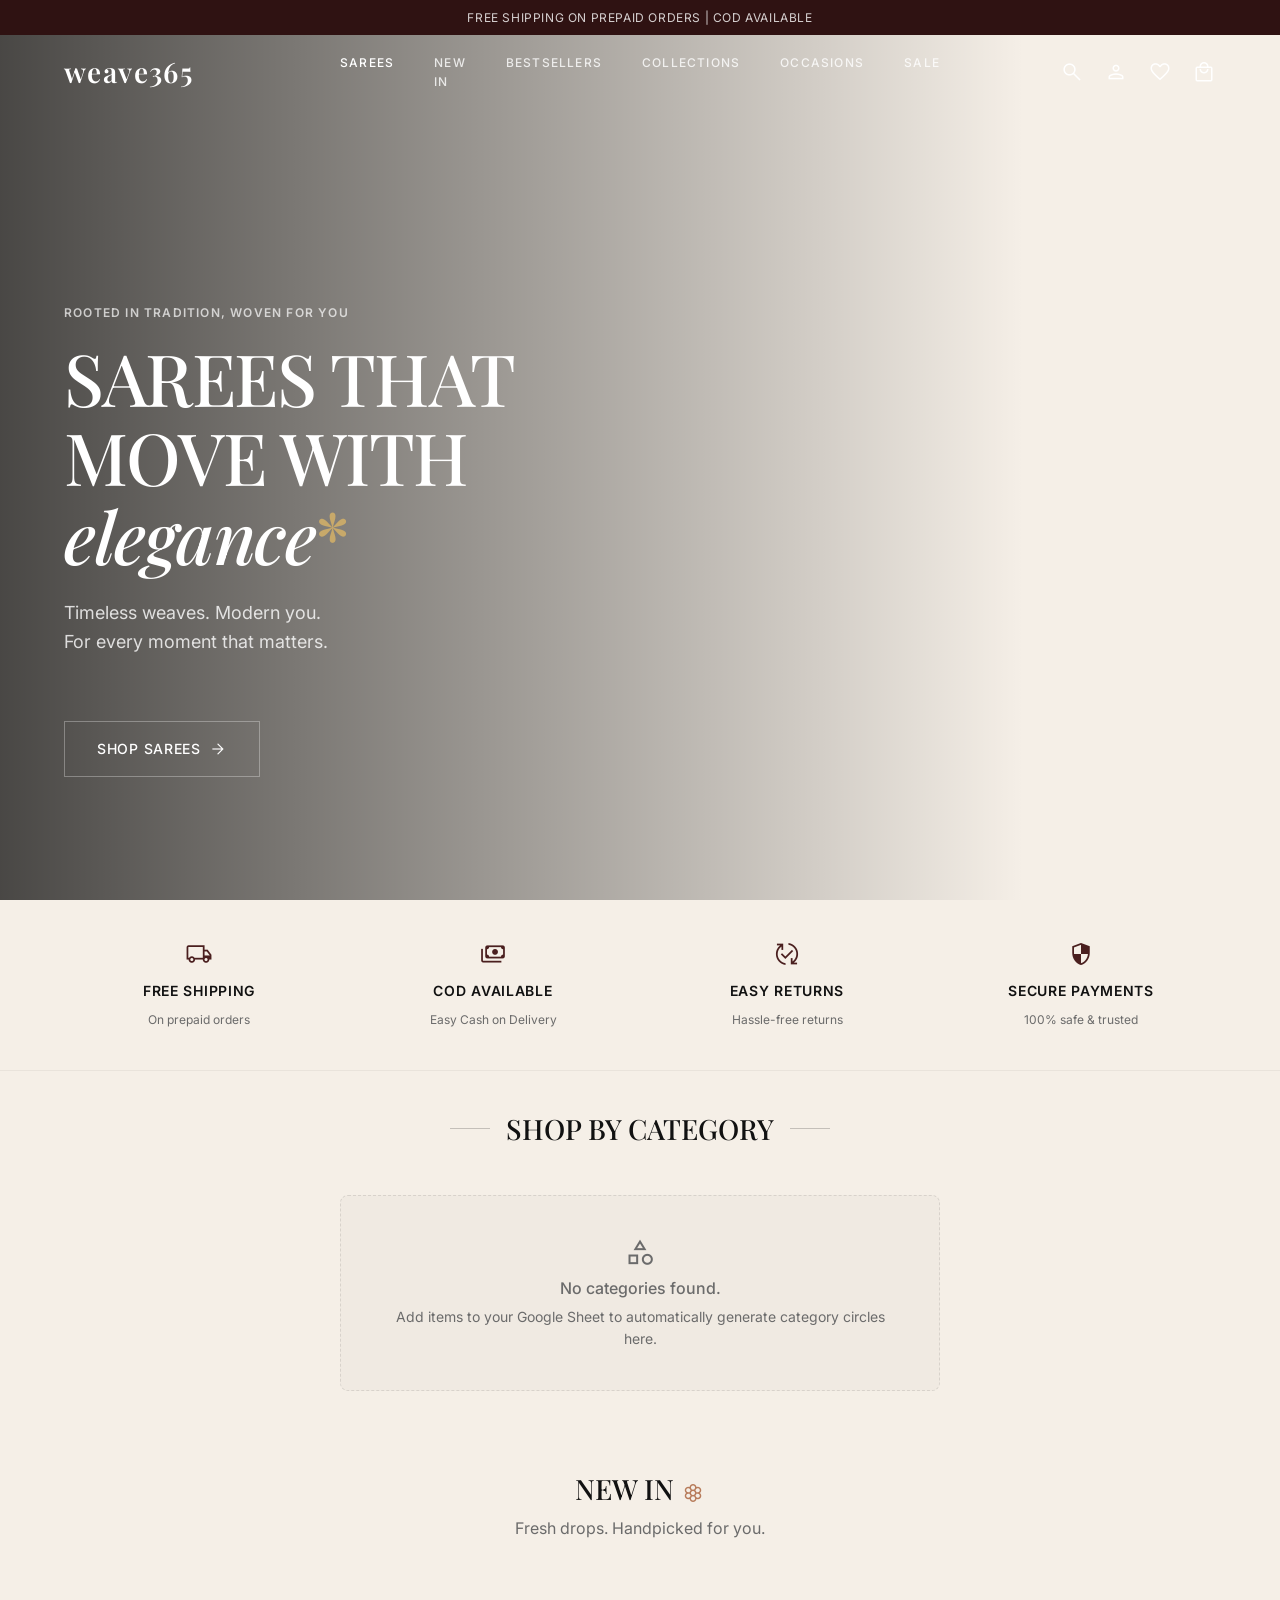
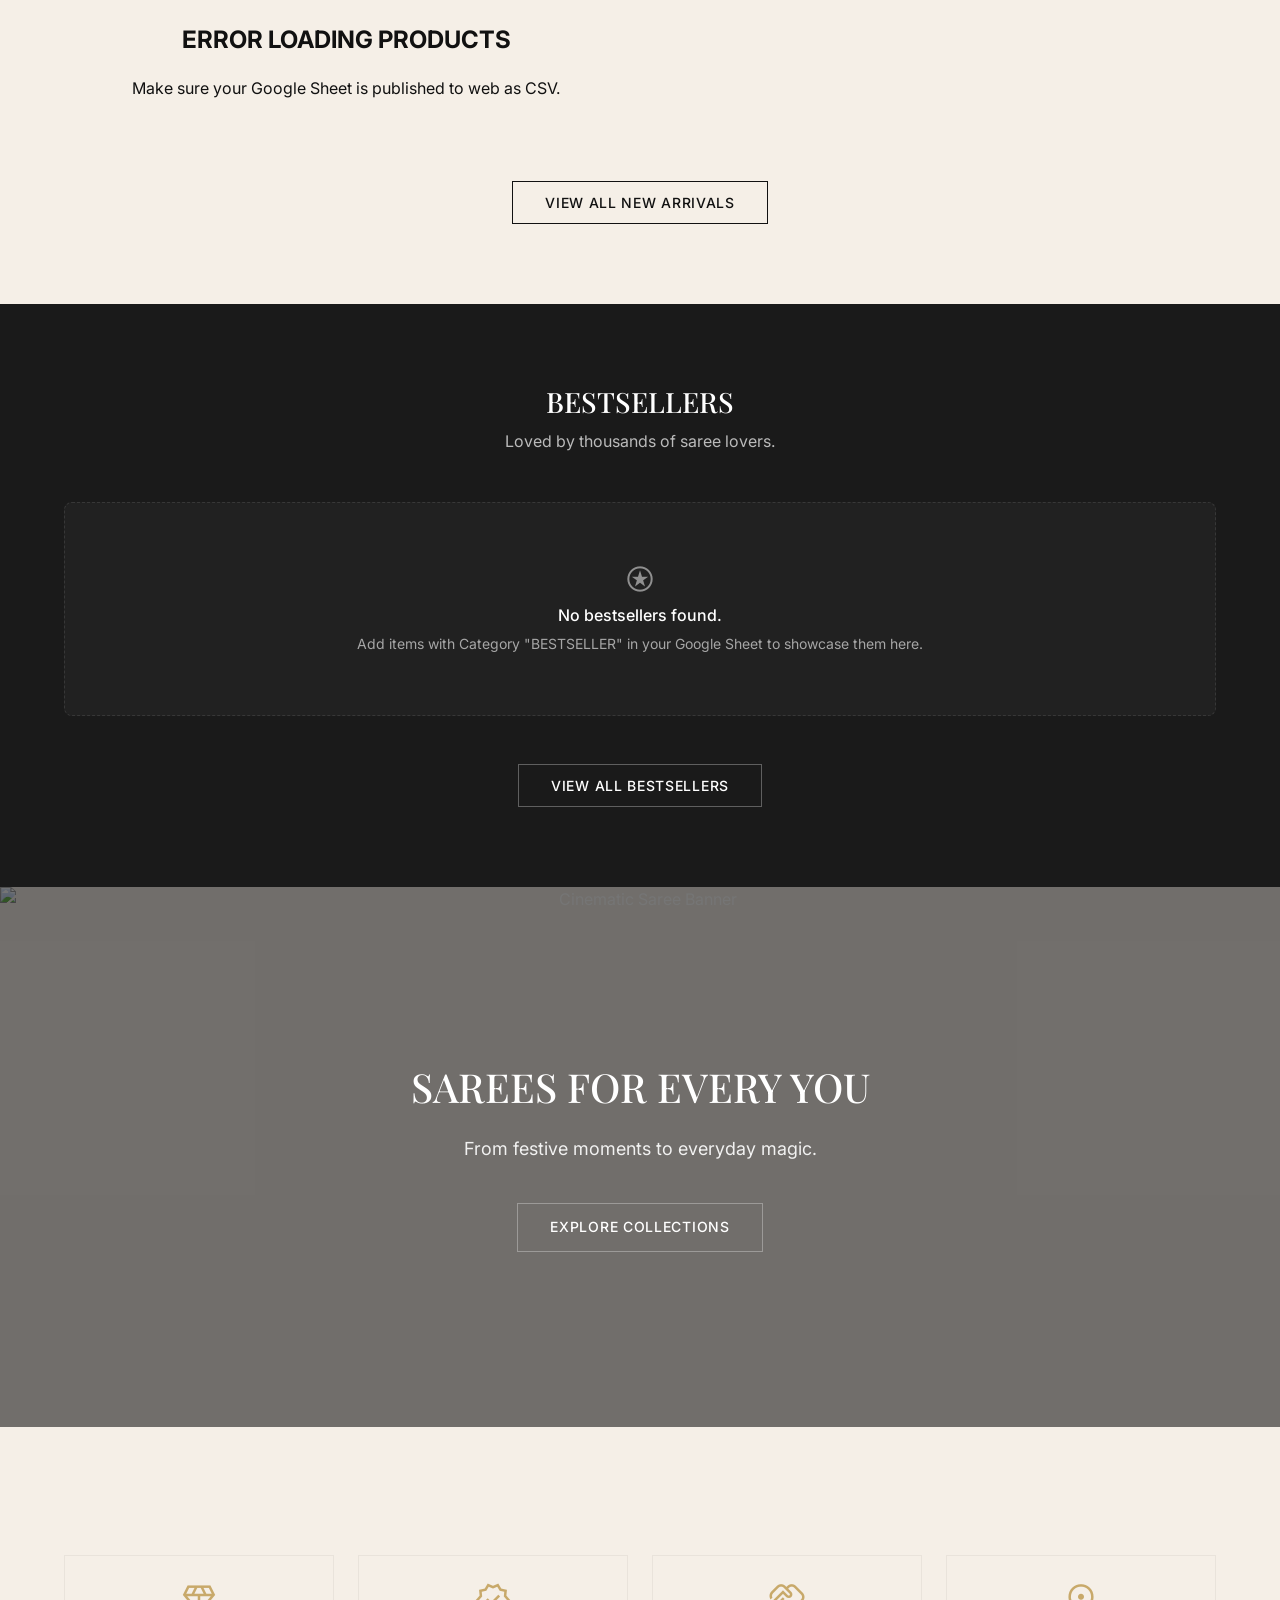
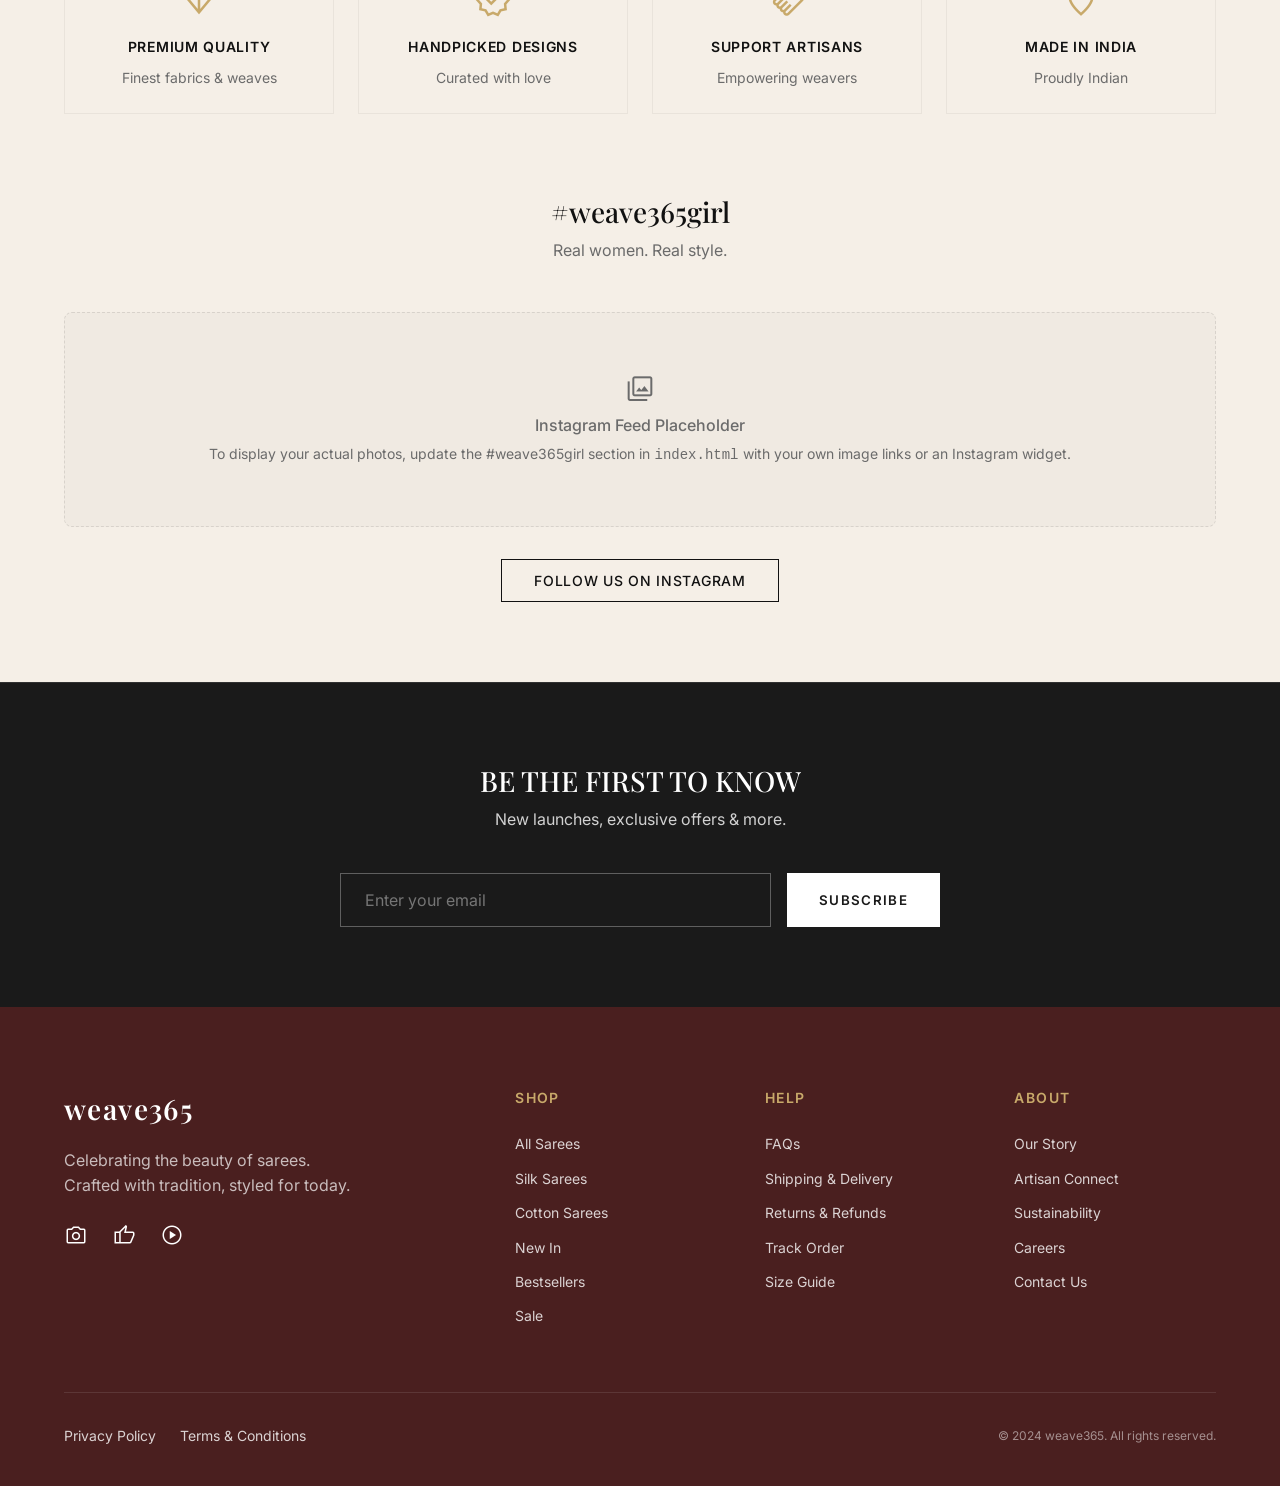
==== commit 69630469: "overhaul" ====
--- a/index.html
+++ b/index.html
@@ -4,190 +4,298 @@
 <head>
   <meta charset="utf-8" />
   <meta name="viewport" content="width=device-width, initial-scale=1.0" />
-  <title>weave365 | Vibrant Modernist Showcase</title>
-  <meta name="description" content="A high-fashion, high-energy storefront for contemporary sarees." />
+  <title>weave365 | Timeless Weaves</title>
+  <meta name="description" content="Sarees that move with elegance. A visual narrative of fabric, light, and motion." />
   <link rel="stylesheet" href="styles.css" />
 </head>
 
 <body>
-  <!-- Top Navigation Anchor -->
-  <header class="top-nav">
+  <!-- Top Announcement Bar -->
+  <div class="top-bar">
+    FREE SHIPPING ON PREPAID ORDERS | COD AVAILABLE
+  </div>
+
+  <!-- Navbar -->
+  <header class="navbar" id="navbar">
     <div class="nav-left">
-      <button class="nav-btn material-symbols-outlined mobile-only" aria-label="Menu">menu</button>
-      <div class="logo font-display-lg" style="font-style: italic; font-size: 1.5rem;">weave365</div>
+      <button class="nav-icon mobile-only" aria-label="Menu">
+        <span class="material-symbols-outlined">menu</span>
+      </button>
+      <a href="#" class="logo">weave365</a>
     </div>
 
     <div class="nav-center desktop-only">
-      <a href="#" class="nav-link active">SAREES</a>
-      <a href="#" class="nav-link">DRAPE EDITORIAL</a>
-      <a href="#" class="nav-link">COLLECTIONS</a>
-      <a href="#" class="nav-link">THE STUDIO</a>
-    </div>
-
-    <div class="nav-right" style="display: flex; gap: 16px;">
-      <button class="nav-btn material-symbols-outlined" id="nav-cart-btn"
-        aria-label="Shopping Bag">shopping_bag</button>
-      <button class="nav-btn material-symbols-outlined" aria-label="User Profile">person</button>
+      <a href="#" class="nav-link active">Sarees</a>
+      <a href="#" class="nav-link">New In</a>
+      <a href="#" class="nav-link">Bestsellers</a>
+      <a href="#" class="nav-link">Collections</a>
+      <a href="#" class="nav-link">Occasions</a>
+      <a href="#" class="nav-link">Sale</a>
+    </div>
+
+    <div class="nav-right">
+      <button class="nav-icon" aria-label="Search">
+        <span class="material-symbols-outlined">search</span>
+      </button>
+      <button class="nav-icon desktop-only" aria-label="User">
+        <span class="material-symbols-outlined">person</span>
+      </button>
+      <button class="nav-icon desktop-only" aria-label="Wishlist">
+        <span class="material-symbols-outlined">favorite_border</span>
+      </button>
+      <button class="nav-icon" id="nav-cart-btn" aria-label="Shopping Bag">
+        <span class="material-symbols-outlined">local_mall</span>
+      </button>
     </div>
   </header>
 
   <main id="app-content">
     <!-- Hero Section -->
-    <section class="hero-section">
-      <div class="hero-img-wrapper" id="hero-img-container">
-
-        <!-- OPTION 1: For a Video, uncomment the line below and paste your link -->
-        <!-- <video src="video/saree%20hero.mp4" autoplay loop muted playsinline
-          style="width: 100%; height: 100%; object-fit: cover; pointer-events: none;"></video> -->
-
-        <!-- OPTION 2: For an Image, uncomment the line below and paste your link -->
-        <img src="video/saree%20hero1.png" style="width: 100%; height: 100%; object-fit: cover; pointer-events: none;">
-
-        <div class="hero-floating-card">
-          <span class="font-label-caps" style="color: var(--ash-muted); font-size: 0.6rem;">FALL 2024</span>
-          <h2 class="font-display-lg" style="font-style: italic; font-size: 1.5rem; margin-top: 4px;">
-            AVANT-GARDE<br>TRADITION</h2>
-        </div>
-      </div>
-      <div class="hero-text-wrapper">
-        <h1 class="font-display-xl vertical-text">THE FESTIVAL EDIT</h1>
-      </div>
-    </section>
-
-    <!-- Signature Marquee -->
-    <div class="marquee-container">
-      <div class="marquee-content">
-        <span class="font-label-caps font-display-lg" style="font-style: italic; font-size: 1rem;">NEW ARRIVALS • NEW
-          ARRIVALS • NEW ARRIVALS • NEW ARRIVALS • NEW ARRIVALS • NEW ARRIVALS • NEW ARRIVALS • NEW ARRIVALS • </span>
-        <span class="font-label-caps font-display-lg" style="font-style: italic; font-size: 1rem;">NEW ARRIVALS • NEW
-          ARRIVALS • NEW ARRIVALS • NEW ARRIVALS • NEW ARRIVALS • NEW ARRIVALS • NEW ARRIVALS • NEW ARRIVALS • </span>
-      </div>
-    </div>
-
-    <!-- Asymmetrical Editorial Grid -->
-    <section class="grid grid-cols-2 craft-section">
-      <div class="col-span-1 feature-block craft-text-block" style="border-right: var(--border-thick);">
-        <div>
-          <h2 class="font-display-xl" style="font-size: 4rem; letter-spacing: -0.05em;">CRAFTS</h2>
-          <p class="font-body-md" style="margin-top: 24px; max-width: 400px; color: var(--ash-muted);">Rejecting the
-            mass-produced. Our looms breathe life into ancient techniques through a lens of raw, contemporary rebellion.
-            Every thread is a statement of unapologetic heritage.</p>
-        </div>
-        <button class="outline-btn" style="margin-top: 48px; align-self: flex-start;">THE MAKING OF weave365</button>
-      </div>
-      <div class="col-span-1 relative craft-img-block" id="feature-img-container">
-        <!-- Paste your video link here -->
-        <video src="video/saree-hero2.mp4" autoplay loop muted playsinline
-          style="width: 100%; height: 100%; object-fit: cover; pointer-events: none;"></video>
-      </div>
-    </section>
-
-    <!-- Archive Section -->
-    <section class="grid grid-cols-2 archive-section">
-      <div class="col-span-1 archive-gallery">
-        <h2 class="font-display-xl" style="color: var(--primary); font-style: italic; margin-bottom: 32px;">ARCHIVE</h2>
-        <div class="archive-cards">
-          <div class="archive-card">
-            <span class="sold-out-badge">SOLD OUT</span>
-            <div class="archive-img placeholder-img-1"></div>
-            <h3 class="font-label-caps" style="color: var(--pearl-bg); margin-top: 16px;">VOL 01: THE OBSIDIAN</h3>
+    <section class="hero">
+      <div class="hero-overlay"></div>
+      <div class="hero-content">
+        <div class="hero-text">
+          <p class="label-caps" style="color: rgba(255,255,255,0.7); margin-bottom: 16px;">ROOTED IN TRADITION, WOVEN FOR YOU</p>
+          <h1 class="heading-xl">SAREES THAT<br>MOVE WITH<br><span class="text-italic">elegance</span><span class="text-accent">*</span></h1>
+          <p class="body-lg">Timeless weaves. Modern you.<br>For every moment that matters.</p>
+          <div style="margin-top: 32px;">
+            <a href="#" class="btn-outline btn-outline-light" style="padding: 16px 32px;">SHOP SAREES <span class="material-symbols-outlined" style="font-size: 18px;">arrow_forward</span></a>
           </div>
-          <div class="archive-card archive-card-offset">
-            <div class="archive-img placeholder-img-2"></div>
-            <h3 class="font-label-caps" style="color: var(--pearl-bg); margin-top: 16px;">VOL 02: RAW SILK</h3>
-          </div>
-        </div>
-      </div>
-      <div class="col-span-1 archive-text-block">
-        <div style="border-top: 2px solid var(--primary); padding-top: 24px; width: 100%; max-width: 400px;">
-          <h2 class="font-display-lg" style="color: var(--pearl-bg); font-size: 2.5rem; line-height: 1.1;">
-            LIMITED<br>RELEASES<br>FROM THE<br>VAULT.</h2>
-          <button class="outline-btn"
-            style="color: var(--pearl-bg); border-color: var(--pearl-bg); margin-top: 48px;">VIEW ALL ARCHIVES</button>
-        </div>
-      </div>
-    </section>
-
-    <!-- Product Block Masonry (Kept for functionality) -->
-    <div style="background: var(--pearl-bg); border-top: var(--border-thick);">
-      <h2 class="font-display-lg"
-        style="text-align: center; padding: 48px 0; font-style: italic; border-bottom: var(--border-thick);">SHOP THE
-        RUNWAY</h2>
-      <section class="gallery-grid" id="product-gallery">
-        <!-- Products dynamically inserted here -->
-      </section>
-      <div id="load-more-container" style="text-align: center; padding: 48px 0; display: none;">
-        <button id="load-more-btn" class="outline-btn">LOAD MORE</button>
-      </div>
-    </div>
+        </div>
+      </div>
+    </section>
+
+    <!-- Feature Strip -->
+    <section class="features">
+      <div class="feature-item">
+        <span class="material-symbols-outlined">local_shipping</span>
+        <span class="feature-title">Free Shipping</span>
+        <span class="feature-desc">On prepaid orders</span>
+      </div>
+      <div class="feature-item">
+        <span class="material-symbols-outlined">payments</span>
+        <span class="feature-title">COD Available</span>
+        <span class="feature-desc">Easy Cash on Delivery</span>
+      </div>
+      <div class="feature-item">
+        <span class="material-symbols-outlined">published_with_changes</span>
+        <span class="feature-title">Easy Returns</span>
+        <span class="feature-desc">Hassle-free returns</span>
+      </div>
+      <div class="feature-item">
+        <span class="material-symbols-outlined">security</span>
+        <span class="feature-title">Secure Payments</span>
+        <span class="feature-desc">100% safe & trusted</span>
+      </div>
+    </section>
+
+    <!-- Shop by Category -->
+    <section class="section" style="padding-top: 40px;">
+      <div class="section-header">
+        <h2 class="heading-md" style="display: flex; align-items: center; justify-content: center; gap: 16px;">
+          <span style="width: 40px; height: 1px; background-color: rgba(0,0,0,0.2); display: inline-block;"></span>
+          SHOP BY CATEGORY
+          <span style="width: 40px; height: 1px; background-color: rgba(0,0,0,0.2); display: inline-block;"></span>
+        </h2>
+      </div>
+      <div class="category-grid">
+        <div style="text-align: center; padding: 40px; background-color: rgba(0,0,0,0.02); border-radius: 8px; width: 100%; max-width: 600px; margin: 0 auto; border: 1px dashed rgba(0,0,0,0.1);">
+          <span class="material-symbols-outlined" style="font-size: 32px; color: var(--text-secondary); margin-bottom: 8px;">category</span>
+          <p class="body-md" style="font-weight: 500;">No categories found.</p>
+          <p class="body-md" style="font-size: 0.875rem; color: var(--text-secondary); margin-top: 4px;">Add items to your Google Sheet to automatically generate category circles here.</p>
+        </div>
+      </div>
+    </section>
+
+    <!-- New Arrivals -->
+    <section class="section" style="background-color: var(--bg-cream); padding-top: 0;">
+      <div class="section-header">
+        <h2 class="heading-md">NEW IN <span class="material-symbols-outlined" style="color: #b77b5a; font-size: 24px; vertical-align: middle;">filter_vintage</span></h2>
+        <p class="body-md" style="margin-top: 8px;">Fresh drops. Handpicked for you.</p>
+      </div>
+      <div id="product-gallery" class="product-grid">
+        <!-- Products populated by JS -->
+      </div>
+      <div class="center" style="margin-top: 48px;">
+        <button id="load-more-btn" class="btn-outline">VIEW ALL NEW ARRIVALS</button>
+      </div>
+    </section>
+
+    <!-- Bestsellers -->
+    <section class="section bestsellers-section">
+      <div class="section-header">
+        <h2 class="heading-md">BESTSELLERS</h2>
+        <p class="body-md" style="color: rgba(255,255,255,0.7); margin-top: 8px;">Loved by thousands of saree lovers.</p>
+      </div>
+      <div id="bestseller-gallery" class="product-grid">
+        <div style="grid-column: 1 / -1; text-align: center; padding: 60px 20px; background-color: rgba(255,255,255,0.03); border-radius: 8px; border: 1px dashed rgba(255,255,255,0.1);">
+          <span class="material-symbols-outlined" style="font-size: 32px; color: rgba(255,255,255,0.5); margin-bottom: 8px;">stars</span>
+          <p class="body-md" style="color: var(--white); font-weight: 500;">No bestsellers found.</p>
+          <p class="body-md" style="font-size: 0.875rem; color: rgba(255,255,255,0.6); margin-top: 4px;">Add items with Category "BESTSELLER" in your Google Sheet to showcase them here.</p>
+        </div>
+      </div>
+      <div class="center" style="margin-top: 48px;">
+        <button class="btn-outline btn-outline-light">VIEW ALL BESTSELLERS</button>
+      </div>
+    </section>
+
+    <!-- Story Banner -->
+    <section class="story-banner">
+      <div class="story-overlay"></div>
+      <img src="https://lh3.googleusercontent.com/d/1DKtMFei2Y7ODoU02mu1L6jmY2fQnKLXp" alt="Cinematic Saree Banner">
+      <div class="story-content">
+        <h2 class="heading-lg">SAREES FOR EVERY YOU</h2>
+        <p class="body-lg" style="color: rgba(255,255,255,0.9);">From festive moments to everyday magic.</p>
+        <a href="#" class="btn-outline btn-outline-light" style="margin-top: 16px;">EXPLORE COLLECTIONS</a>
+      </div>
+    </section>
+
+    <!-- Brand Values -->
+    <section class="section values-section">
+      <div class="values-grid">
+        <div class="value-card">
+          <span class="material-symbols-outlined">diamond</span>
+          <h3 class="category-title" style="margin-bottom: 8px;">PREMIUM QUALITY</h3>
+          <p class="body-md" style="font-size: 0.875rem;">Finest fabrics & weaves</p>
+        </div>
+        <div class="value-card">
+          <span class="material-symbols-outlined">verified</span>
+          <h3 class="category-title" style="margin-bottom: 8px;">HANDPICKED DESIGNS</h3>
+          <p class="body-md" style="font-size: 0.875rem;">Curated with love</p>
+        </div>
+        <div class="value-card">
+          <span class="material-symbols-outlined">handshake</span>
+          <h3 class="category-title" style="margin-bottom: 8px;">SUPPORT ARTISANS</h3>
+          <p class="body-md" style="font-size: 0.875rem;">Empowering weavers</p>
+        </div>
+        <div class="value-card">
+          <span class="material-symbols-outlined">location_on</span>
+          <h3 class="category-title" style="margin-bottom: 8px;">MADE IN INDIA</h3>
+          <p class="body-md" style="font-size: 0.875rem;">Proudly Indian</p>
+        </div>
+      </div>
+    </section>
+
+    <!-- Community Section -->
+    <section class="section" style="padding-top: 0;">
+      <div class="section-header">
+        <h2 class="heading-md">#weave365girl</h2>
+        <p class="body-md" style="margin-top: 8px;">Real women. Real style.</p>
+      </div>
+      <div class="community-grid">
+        <div style="grid-column: 1 / -1; text-align: center; padding: 60px 20px; background-color: rgba(0,0,0,0.02); border-radius: 8px; border: 1px dashed rgba(0,0,0,0.1);">
+          <span class="material-symbols-outlined" style="font-size: 32px; color: var(--text-secondary); margin-bottom: 8px;">photo_library</span>
+          <p class="body-md" style="font-weight: 500;">Instagram Feed Placeholder</p>
+          <p class="body-md" style="font-size: 0.875rem; color: var(--text-secondary); margin-top: 4px;">To display your actual photos, update the #weave365girl section in <code>index.html</code> with your own image links or an Instagram widget.</p>
+        </div>
+      </div>
+      <div class="center">
+        <button class="btn-outline">FOLLOW US ON INSTAGRAM</button>
+      </div>
+    </section>
 
     <!-- Newsletter Section -->
     <section class="newsletter-section">
-      <h2 class="font-display-xl" style="text-align: center; font-size: 4rem;">JOIN THE<br>REBELLION</h2>
+      <h2 class="heading-md">BE THE FIRST TO KNOW</h2>
+      <p class="body-md" style="color: rgba(255,255,255,0.8); margin-top: 8px;">New launches, exclusive offers & more.</p>
       <div class="newsletter-form">
-        <input type="email" placeholder="EMAIL@ADDRESS.COM" class="newsletter-input">
+        <input type="email" placeholder="Enter your email" class="newsletter-input">
         <button class="newsletter-btn">SUBSCRIBE</button>
       </div>
     </section>
   </main>
 
-  <!-- Desktop Footer -->
-  <footer class="desktop-footer">
+  <!-- Footer -->
+  <footer class="footer">
     <div class="footer-top">
       <div>
-        <h2 class="font-display-md" style="font-style: italic; color: var(--pearl-bg);">weave365</h2>
-        <p class="font-label-caps" style="color: var(--primary); margin-top: 8px;">BOLD TRADITION. UNAPOLOGETIC STYLE.
-        </p>
-      </div>
-      <div class="footer-links font-label-caps">
-        <a href="#">PRIVACY</a>
-        <a href="#">SHIPPING</a>
-        <a href="#">STORES</a>
-        <a href="#">PRESS</a>
-        <a href="#">CAREERS</a>
-        <span style="color: var(--ash-muted); margin-left: 24px; font-size: 0.6rem;">©2024 weave365. ALL RIGHTS
-          RESERVED.</span>
-      </div>
+        <h2 class="logo" style="margin-bottom: 16px; display: inline-block;">weave365</h2>
+        <p class="body-md" style="color: rgba(255,255,255,0.7); max-width: 300px;">Celebrating the beauty of sarees. Crafted with tradition, styled for today.</p>
+        <div class="social-icons" style="margin-top: 24px;">
+          <a href="#" class="social-icon"><span class="material-symbols-outlined">camera_alt</span></a>
+          <a href="#" class="social-icon"><span class="material-symbols-outlined">thumb_up</span></a>
+          <a href="#" class="social-icon"><span class="material-symbols-outlined">play_circle</span></a>
+        </div>
+      </div>
+      
+      <div>
+        <h3 class="footer-col-title">SHOP</h3>
+        <div class="footer-links">
+          <a href="#" class="footer-link">All Sarees</a>
+          <a href="#" class="footer-link">Silk Sarees</a>
+          <a href="#" class="footer-link">Cotton Sarees</a>
+          <a href="#" class="footer-link">New In</a>
+          <a href="#" class="footer-link">Bestsellers</a>
+          <a href="#" class="footer-link">Sale</a>
+        </div>
+      </div>
+
+      <div>
+        <h3 class="footer-col-title">HELP</h3>
+        <div class="footer-links">
+          <a href="#" class="footer-link">FAQs</a>
+          <a href="#" class="footer-link">Shipping & Delivery</a>
+          <a href="#" class="footer-link">Returns & Refunds</a>
+          <a href="#" class="footer-link">Track Order</a>
+          <a href="#" class="footer-link">Size Guide</a>
+        </div>
+      </div>
+
+      <div>
+        <h3 class="footer-col-title">ABOUT</h3>
+        <div class="footer-links">
+          <a href="#" class="footer-link">Our Story</a>
+          <a href="#" class="footer-link">Artisan Connect</a>
+          <a href="#" class="footer-link">Sustainability</a>
+          <a href="#" class="footer-link">Careers</a>
+          <a href="#" class="footer-link">Contact Us</a>
+        </div>
+      </div>
+    </div>
+    
+    <div class="footer-bottom">
+      <div class="footer-links" style="flex-direction: row; gap: 24px;">
+        <a href="#" class="footer-link">Privacy Policy</a>
+        <a href="#" class="footer-link">Terms & Conditions</a>
+      </div>
+      <p class="body-md" style="font-size: 0.75rem; color: rgba(255,255,255,0.5);">© 2024 weave365. All rights reserved.</p>
     </div>
   </footer>
 
-
-
-
-
   <!-- Product Modal -->
+  <div class="modal-overlay" id="modal-overlay"></div>
   <div class="product-modal" id="product-modal">
     <div class="modal-header">
-      <span class="font-label-caps" id="modal-category">CATEGORY</span>
-      <button class="nav-btn material-symbols-outlined" id="close-modal" aria-label="Close">close</button>
+      <button class="close-btn" id="close-modal"><span class="material-symbols-outlined">close</span></button>
     </div>
     <div class="modal-content">
-      <img src="" id="modal-image" class="modal-img" alt="Product Image">
+      <div class="modal-img-container">
+        <img src="" id="modal-image" class="modal-img" alt="Product Image">
+      </div>
       <div class="modal-details">
-        <h2 class="font-display-lg" id="modal-title">Product Name</h2>
-        <p class="font-body-md" style="margin-top: 16px; color: var(--ash-muted);">Hand-woven silk with bold modernist
-          patterns.</p>
-
-      </div>
-    </div>
-    <div class="modal-footer" id="add-to-bag">
-      <span class="font-button-text" style="color: var(--ink-text);">ADD TO BAG - ₹<span
-          id="modal-price">0</span></span>
+        <div class="modal-details-content">
+          <div>
+            <span class="label-caps text-accent" id="modal-category">CATEGORY</span>
+            <h2 class="heading-md" id="modal-title" style="margin-top: 8px;">Product Name</h2>
+            <p class="heading-lg text-accent" style="margin-top: 16px;">₹<span id="modal-price">0</span></p>
+          </div>
+          
+          <p class="body-md">Beautifully crafted saree with intricate detailing, perfect for festive occasions and celebrations. Handwoven with care.</p>
+          
+          <div class="modal-footer">
+            <button class="add-to-bag-btn" id="add-to-bag">ADD TO BAG</button>
+          </div>
+        </div>
+      </div>
     </div>
   </div>
 
-  <!-- Cart Sidebar & Overlay -->
+  <!-- Cart Sidebar -->
   <div class="cart-overlay" id="cart-overlay"></div>
   <div class="cart-sidebar" id="cart-sidebar">
     <div class="cart-header">
-      <span class="font-body-md" style="font-weight: 500;">YOUR BAG</span>
-      <button class="nav-btn material-symbols-outlined" id="close-cart" aria-label="Close Cart"
-        style="color: var(--pearl-bg); border: 1px solid rgba(255,255,255,0.2);">close</button>
-    </div>
-
-    <div class="cart-announcement">
-      <span class="font-label-caps" style="color: var(--ink-text); font-weight: 700;">SHIPPING ON ALL ORDERS ABOVE ₹500
-        — COMPLIMENTARY</span>
+      <span class="heading-md" style="font-size: 1.25rem;">YOUR BAG</span>
+      <button class="nav-icon dark" id="close-cart"><span class="material-symbols-outlined">close</span></button>
     </div>
 
     <div class="cart-content" id="cart-items">
@@ -195,34 +303,35 @@
     </div>
 
     <div class="cart-footer">
-      <div class="cart-summary font-body-md">
-        <div class="summary-line">
-          <span style="color: var(--ash-muted);">SUBTOTAL</span>
-          <span id="cart-subtotal" style="font-weight: bold; color: var(--pearl-bg);">₹0.00</span>
-        </div>
-        <div class="summary-line" style="margin-top: 16px;">
-          <span style="color: var(--ash-muted);">SHIPPING</span>
-          <span style="color: var(--primary); font-weight: bold;">COMPLIMENTARY</span>
-        </div>
-      </div>
-      <div class="cart-total font-body-md">
-        <div style="display: flex; flex-direction: column;">
-          <span style="color: var(--ash-muted);">TOTAL (INR)</span>
-          <span style="font-weight: bold; font-size: 1.25rem; color: var(--pearl-bg); margin-top: 4px;"
-            id="cart-total">₹0.00</span>
-        </div>
-        <div style="text-align: right; color: var(--ash-muted); font-size: 0.875rem;">
-          TAX<br>CALCULATED AT<br>CHECKOUT
-        </div>
-      </div>
-      <div style="padding: 0 24px 24px 24px;">
-        <button class="checkout-btn" id="checkout-btn">CHECKOUT &rarr;</button>
-      </div>
+      <div class="summary-line">
+        <span class="body-md">SUBTOTAL</span>
+        <span id="cart-subtotal" style="font-weight: 600; color: var(--text-primary);">₹0.00</span>
+      </div>
+      <div class="summary-line">
+        <span class="body-md">SHIPPING</span>
+        <span style="font-weight: 600; color: var(--accent);">COMPLIMENTARY</span>
+      </div>
+      <div class="summary-line" style="margin-top: 24px; border-top: 1px solid rgba(0,0,0,0.1); padding-top: 16px;">
+        <span class="body-md" style="color: var(--text-primary); font-weight: 600;">TOTAL</span>
+        <span id="cart-total" class="heading-md text-accent">₹0.00</span>
+      </div>
+      <button class="checkout-btn" id="checkout-btn" style="margin-top: 24px;">CHECKOUT &rarr;</button>
     </div>
   </div>
 
   <script src="archive.js"></script>
   <script src="app.js"></script>
+  <script>
+    // Simple navbar scroll effect
+    window.addEventListener('scroll', () => {
+      const nav = document.getElementById('navbar');
+      if (window.scrollY > 50) {
+        nav.classList.add('scrolled');
+      } else {
+        nav.classList.remove('scrolled');
+      }
+    });
+  </script>
 </body>
 
 </html>
--- a/styles.css
+++ b/styles.css
@@ -1,261 +1,298 @@
-@import url('https://fonts.googleapis.com/css2?family=Epilogue:wght@400;700;800;900&family=Space+Grotesk:wght@400;500;700&display=swap');
+@import url('https://fonts.googleapis.com/css2?family=Playfair+Display:ital,wght@0,400..900;1,400..900&family=Inter:wght@300;400;500;600&display=swap');
 @import url('https://fonts.googleapis.com/css2?family=Material+Symbols+Outlined:opsz,wght,FILL,GRAD@24,400,0,0');
 
 :root {
-  /* Colors */
-  --primary: #E6B800;
-  --primary-hover: #cca300;
-  --pearl-bg: #F9F9F7;
-  --pitch-surface: #111111;
-  --ink-text: #050505;
-  --ash-muted: #8C8C8C;
-  --accent: #0033A0;
-  
-  --surface-container: #f6eddc;
+  /* Core Colors */
+  --primary: #4A1F1F;
+  --accent: #C8A96A;
+  --bg-cream: #F5EFE7;
+  --dark-base: #1A1A1A;
+  --text-primary: #111111;
+  --text-secondary: #6B6B6B;
+  --white: #FFFFFF;
   
   /* Typography */
-  --font-display: 'Epilogue', sans-serif;
-  --font-body: 'Space Grotesk', sans-serif;
-  
-  /* Borders & Shadows */
-  --border-thick: 2px solid var(--ink-text);
-  --shadow-solid: 4px 4px 0px 0px rgba(0,0,0,1);
+  --font-heading: 'Playfair Display', serif;
+  --font-body: 'Inter', sans-serif;
+  
+  /* Layout */
+  --container-padding: 0 5%;
 }
 
 * { box-sizing: border-box; margin: 0; padding: 0; }
 
 body {
   font-family: var(--font-body);
-  background-color: var(--pearl-bg);
-  color: var(--ink-text);
-  line-height: 1.5;
+  background-color: var(--bg-cream);
+  color: var(--text-primary);
+  line-height: 1.6;
   min-height: 100vh;
-  overflow-x: clip;
+  overflow-x: hidden;
   -webkit-font-smoothing: antialiased;
 }
 
 /* Typography Classes */
-.font-display-xl { font-family: var(--font-display); font-size: 3rem; font-weight: 800; line-height: 1; letter-spacing: -0.04em; }
-.font-display-lg { font-family: var(--font-display); font-size: 2rem; font-weight: 800; line-height: 1.1; letter-spacing: -0.02em; }
-.font-display-md { font-family: var(--font-display); font-size: 1.5rem; font-weight: 800; line-height: 1.2; letter-spacing: -0.01em; }
-.font-body-md { font-family: var(--font-body); font-size: 1rem; font-weight: 400; }
-.font-label-caps { font-family: var(--font-body); font-size: 0.75rem; font-weight: 500; letter-spacing: 0.1em; text-transform: uppercase; }
-.font-button-text { font-family: var(--font-display); font-size: 1rem; font-weight: 700; }
+.heading-xl { font-family: var(--font-heading); font-size: 3.5rem; font-weight: 500; line-height: 1.1; letter-spacing: -0.02em; }
+.heading-lg { font-family: var(--font-heading); font-size: 2.5rem; font-weight: 500; line-height: 1.2; }
+.heading-md { font-family: var(--font-heading); font-size: 1.75rem; font-weight: 500; line-height: 1.3; }
+.body-lg { font-family: var(--font-body); font-size: 1.125rem; font-weight: 400; color: var(--text-secondary); }
+.body-md { font-family: var(--font-body); font-size: 1rem; font-weight: 400; color: var(--text-secondary); }
+.label-caps { font-family: var(--font-body); font-size: 0.75rem; font-weight: 600; letter-spacing: 0.1em; text-transform: uppercase; }
+
+.text-accent { color: var(--accent); }
+.text-white { color: var(--white); }
+.text-italic { font-style: italic; }
+.center { text-align: center; }
 
 /* Material Icons */
-.material-symbols-outlined { font-variation-settings: 'FILL' 0, 'wght' 400, 'GRAD' 0, 'opsz' 24; }
-
-/* Utilities */
-.grid { display: grid; }
-.grid-cols-2 { grid-template-columns: repeat(2, 1fr); }
-.col-span-1 { grid-column: span 1; }
-.relative { position: relative; }
-
-/* Visibility Classes */
+.material-symbols-outlined { font-variation-settings: 'FILL' 0, 'wght' 300, 'GRAD' 0, 'opsz' 24; }
+
+/* Buttons */
+.btn-primary {
+  display: inline-flex; align-items: center; gap: 8px;
+  background-color: var(--primary); color: var(--white);
+  padding: 16px 32px; border: 1px solid var(--primary);
+  font-family: var(--font-body); font-size: 0.875rem; font-weight: 500;
+  letter-spacing: 0.05em; text-transform: uppercase; cursor: pointer;
+  transition: all 0.3s ease; text-decoration: none;
+}
+.btn-primary:hover { background-color: var(--dark-base); border-color: var(--dark-base); }
+
+.btn-outline {
+  display: inline-flex; align-items: center; justify-content: center; gap: 8px;
+  background-color: transparent; color: var(--text-primary);
+  padding: 12px 32px; border: 1px solid var(--text-primary);
+  font-family: var(--font-body); font-size: 0.875rem; font-weight: 500;
+  letter-spacing: 0.05em; text-transform: uppercase; cursor: pointer;
+  transition: all 0.3s ease; text-decoration: none;
+}
+.btn-outline:hover { background-color: var(--text-primary); color: var(--bg-cream); }
+
+.btn-outline-light { border-color: rgba(255,255,255,0.3); color: var(--white); }
+.btn-outline-light:hover { background-color: var(--white); color: var(--dark-base); }
+
+/* Visibility */
 .desktop-only { display: none !important; }
 .mobile-only { display: block !important; }
-
-/* Buttons */
-.primary-btn {
-  background-color: var(--pitch-surface);
-  color: var(--pearl-bg);
-  padding: 16px 32px;
-  border: none;
-  font-family: var(--font-display);
-  font-size: 0.875rem;
-  font-weight: 800;
-  cursor: pointer;
-  box-shadow: 4px 4px 0px 0px rgba(255,255,255,1);
-  transition: transform 0.1s;
-}
-.primary-btn:active { transform: translate(-50%, 4px) !important; box-shadow: none; }
-
-.outline-btn {
-  background: transparent;
-  color: var(--ink-text);
-  border: var(--border-thick);
-  padding: 12px 24px;
-  font-family: var(--font-display);
-  font-size: 0.875rem;
-  font-weight: 800;
-  cursor: pointer;
-  box-shadow: var(--shadow-solid);
-  transition: transform 0.1s;
-}
-.outline-btn:active { transform: translate(4px, 4px); box-shadow: none; }
-
-/* Header */
-.top-nav {
-  background-color: var(--pearl-bg);
-  position: fixed;
-  left: 0;
-  width: 100%;
-  height: 64px;
-  top: 0;
-  z-index: 50;
-  display: flex;
-  justify-content: space-between;
-  align-items: center;
-  padding: 0 16px;
-  border-bottom: var(--border-thick);
-  box-shadow: var(--shadow-solid);
-}
-.nav-left { display: flex; align-items: center; gap: 16px; }
-.nav-center { display: flex; gap: 32px; }
-.nav-link { text-decoration: none; color: var(--ash-muted); font-family: var(--font-body); font-size: 0.75rem; font-weight: 700; text-transform: uppercase; letter-spacing: 0.1em; transition: color 0.2s; }
-.nav-link:hover, .nav-link.active { color: var(--ink-text); border-bottom: 2px solid var(--primary); padding-bottom: 4px; }
-.nav-btn { background: none; border: none; color: var(--ink-text); cursor: pointer; padding: 8px; transition: all 0.1s ease; }
-.nav-btn:hover { background-color: var(--primary); color: white; }
-
-/* Hero Section */
-.hero-section { margin-top: 64px; height: 70vh; display: flex; flex-direction: column; border-bottom: var(--border-thick); overflow: hidden; }
-.hero-img-wrapper { width: 100%; position: relative; height: 60%; background-color: #A26555; } /* Color from design */
-.hero-img-wrapper img { width: 100%; height: 100%; object-fit: contain; }
-.hero-text-wrapper { width: 100%; height: 40%; background-color: var(--primary); display: flex; flex-direction: column; align-items: center; justify-content: center; position: relative; padding: 24px; text-align: center; }
-.vertical-text { text-transform: uppercase; }
-
-.hero-floating-card {
-  position: absolute;
-  bottom: 16px; left: 16px;
-  background-color: var(--pearl-bg);
-  padding: 16px;
-  border: var(--border-thick);
-  box-shadow: var(--shadow-solid);
-  z-index: 10;
-}
-
-/* Marquee */
-.marquee-container { background-color: var(--pitch-surface); color: var(--pearl-bg); padding: 16px 0; border-bottom: var(--border-thick); overflow: hidden; white-space: nowrap; }
-.marquee-content { display: inline-block; animation: marquee 20s linear infinite; }
-@keyframes marquee { 0% { transform: translateX(0); } 100% { transform: translateX(-50%); } }
-
-/* Craft Section */
-.craft-section { border-bottom: var(--border-thick); display: flex; flex-direction: column; }
-.craft-text-block { padding: 48px 24px; display: flex; flex-direction: column; justify-content: center; background-color: var(--pearl-bg); }
-.craft-img-block { height: 300px; background-color: #f0f0f0; }
-.craft-img-block img { width: 100%; height: 100%; object-fit: cover; }
-
-/* Archive Section */
-.archive-section { display: flex; flex-direction: column; }
-.archive-gallery { background-color: var(--pitch-surface); padding: 48px 24px; border-bottom: var(--border-thick); }
-.archive-cards { display: flex; flex-direction: column; gap: 32px; }
-.archive-card { position: relative; width: 80%; }
-.archive-card-offset { align-self: flex-end; margin-top: 48px; }
-.sold-out-badge { position: absolute; top: -12px; right: -12px; background-color: var(--primary); color: var(--ink-text); font-size: 0.6rem; font-weight: 700; padding: 4px 8px; z-index: 5; }
-.archive-img { width: 100%; aspect-ratio: 3/4; border: 1px solid rgba(255,255,255,0.2); }
-.placeholder-img-1 { background: url('https://images.unsplash.com/photo-1605806616949-1e87b487cb2a?q=80&w=600&auto=format&fit=crop') center/cover; }
-.placeholder-img-2 { background: url('https://images.unsplash.com/photo-1583391733958-d25e07fac044?q=80&w=600&auto=format&fit=crop') center/cover; }
-
-.archive-text-block { background-color: var(--ink-text); padding: 48px 24px; display: flex; align-items: center; justify-content: center; }
-
-/* Gallery Masonry */
-.gallery-grid { display: grid; grid-template-columns: repeat(2, 1fr); border-bottom: var(--border-thick); }
-.product-card { border-right: var(--border-thick); border-bottom: var(--border-thick); position: relative; overflow: hidden; cursor: pointer; display: flex; flex-direction: column; }
-.product-card:nth-child(even) { border-right: none; }
-.product-img-wrapper { aspect-ratio: 3/4; overflow: hidden; position: relative; background: #e0e0e0; }
-.product-img-wrapper img { width: 100%; height: 100%; object-fit: cover; transition: transform 0.5s ease; }
-.product-card:hover .product-img-wrapper img { transform: scale(1.05); }
-.product-price { position: absolute; top: 0; right: 0; background-color: var(--primary); padding: 12px; border-left: var(--border-thick); border-bottom: var(--border-thick); z-index: 10; }
-.product-info { padding: 16px; background-color: var(--pearl-bg); flex-grow: 1; border-top: var(--border-thick); }
-
-/* Newsletter */
-.newsletter-section { background-color: var(--primary); padding: 64px 24px; display: flex; flex-direction: column; align-items: center; justify-content: center; border-bottom: var(--border-thick); }
-.newsletter-form { display: flex; width: 100%; max-width: 500px; margin-top: 32px; border: var(--border-thick); box-shadow: var(--shadow-solid); }
-.newsletter-input { flex-grow: 1; padding: 16px; border: none; outline: none; background: transparent; font-family: var(--font-body); }
-.newsletter-input::placeholder { color: rgba(0,0,0,0.5); font-weight: 500; }
-.newsletter-btn { background-color: var(--pitch-surface); color: var(--pearl-bg); padding: 16px 24px; border: none; font-family: var(--font-display); font-weight: 800; cursor: pointer; }
-
-/* Desktop Footer */
-.desktop-footer { display: none; background-color: var(--pitch-surface); padding: 64px; border-top: 2px solid rgba(255,255,255,0.1); }
-.footer-top { display: flex; justify-content: space-between; align-items: flex-start; }
-.footer-links { display: flex; gap: 24px; align-items: center; }
-.footer-links a { color: var(--pearl-bg); text-decoration: none; transition: color 0.2s; }
-.footer-links a:hover { color: var(--primary); }
-
-/* Bottom Menu Stack (Mobile) */
-.fab { position: fixed; bottom: 24px; right: 24px; width: 64px; height: 64px; background-color: var(--accent); color: var(--pearl-bg); border: none; box-shadow: var(--shadow-solid); cursor: pointer; display: flex; align-items: center; justify-content: center; z-index: 50; }
-.bottom-nav { display: flex; flex-direction: column; width: 100%; background-color: var(--pearl-bg); border-top: var(--border-thick); }
-.bottom-nav-item { display: flex; flex-direction: column; align-items: center; justify-content: center; padding: 32px 0; color: var(--ink-text); text-decoration: none; transition: background-color 0.2s; border-bottom: var(--border-thick); }
-.bottom-nav-item.active { background-color: var(--primary); }
-.bottom-nav-item span:last-child { font-family: var(--font-body); font-size: 12px; font-weight: 700; text-transform: uppercase; margin-top: 8px; }
-
-/* Modal View */
-.product-modal { position: fixed; top: 0; left: 0; width: 100vw; height: 100vh; background-color: var(--pearl-bg); z-index: 100; display: flex; flex-direction: column; transform: translateY(100%); transition: transform 0.4s cubic-bezier(0.16, 1, 0.3, 1); }
-.product-modal.open { transform: translateY(0); }
-.modal-header { height: 64px; display: flex; justify-content: space-between; align-items: center; padding: 0 16px; border-bottom: var(--border-thick); }
-.modal-content { flex-grow: 1; overflow-y: auto; padding-bottom: 80px; }
-.modal-img { width: 100%; height: 60vh; object-fit: cover; border-bottom: var(--border-thick); }
-.modal-details { padding: 16px; }
-.modal-footer { position: absolute; bottom: 0; left: 0; width: 100%; height: 80px; background-color: var(--primary); display: flex; align-items: center; justify-content: center; cursor: pointer; border-top: var(--border-thick); }
-
-/* Cart Sidebar & Overlay */
-.cart-overlay { position: fixed; top: 0; left: 0; width: 100vw; height: 100vh; background-color: rgba(0, 0, 0, 0.5); z-index: 150; opacity: 0; pointer-events: none; transition: opacity 0.3s ease; backdrop-filter: blur(4px); }
-.cart-overlay.open { opacity: 1; pointer-events: auto; }
-.cart-sidebar { position: fixed; top: 0; right: 0; width: 100%; max-width: 400px; height: 100vh; background-color: var(--pitch-surface); color: var(--pearl-bg); z-index: 200; transform: translateX(100%); transition: transform 0.4s cubic-bezier(0.16, 1, 0.3, 1); display: flex; flex-direction: column; }
-.cart-sidebar.open { transform: translateX(0); }
-.cart-header { height: 64px; display: flex; justify-content: space-between; align-items: center; padding: 0 24px; border-bottom: 1px solid rgba(255, 255, 255, 0.1); }
-.cart-announcement { background-color: var(--primary); padding: 8px 24px; text-align: center; }
-.cart-content { flex-grow: 1; overflow-y: auto; padding: 24px; }
-.cart-content::-webkit-scrollbar { width: 6px; }
-.cart-content::-webkit-scrollbar-track { background: transparent; }
-.cart-content::-webkit-scrollbar-thumb { background: rgba(255, 255, 255, 0.2); border-radius: 4px; }
-.cart-item { display: flex; gap: 16px; margin-bottom: 32px; }
-.cart-item-img { width: 80px; height: 80px; object-fit: cover; background-color: var(--surface-container); }
-.cart-item-details { flex-grow: 1; display: flex; flex-direction: column; }
-.cart-item-header { display: flex; justify-content: space-between; margin-bottom: 4px; }
-.cart-item-category { color: var(--primary); font-size: 0.75rem; text-transform: uppercase; }
-.cart-item-price { font-weight: bold; }
-.cart-item-title { font-weight: 700; text-transform: uppercase; font-size: 0.875rem; margin-bottom: 8px; }
-.cart-item-actions { display: flex; justify-content: space-between; align-items: center; margin-top: auto; }
-.qty-selector { display: flex; align-items: center; border: 1px solid rgba(255, 255, 255, 0.2); padding: 2px 4px; }
-.qty-btn { background: none; border: none; color: var(--pearl-bg); cursor: pointer; padding: 0 8px; font-size: 1.25rem; }
-.qty-value { padding: 0 12px; font-size: 0.875rem; }
-.delete-btn { background: none; border: none; color: var(--primary); cursor: pointer; display: flex; align-items: center; justify-content: center; }
-.delete-btn .material-symbols-outlined { font-size: 20px; }
-.cart-footer { border-top: 1px solid rgba(255, 255, 255, 0.1); background-color: var(--pitch-surface); }
-.cart-summary { padding: 24px; border-bottom: 1px solid rgba(255, 255, 255, 0.1); }
-.summary-line { display: flex; justify-content: space-between; }
-.cart-total { padding: 24px; display: flex; justify-content: space-between; align-items: flex-end; }
-.checkout-btn { width: 100%; padding: 16px; background-color: var(--primary); color: var(--ink-text); border: none; font-family: var(--font-display); font-weight: 800; font-size: 1.125rem; cursor: pointer; transition: all 0.1s ease; box-shadow: 4px 4px 0px 0px var(--pearl-bg); }
-.checkout-btn:active { transform: translate(4px, 4px); box-shadow: none; }
-
-/* Skeleton */
-.skeleton { background: linear-gradient(90deg, #f0f0f0 25%, #e0e0e0 50%, #f0f0f0 75%); background-size: 200% 100%; animation: shimmer 1.5s infinite; }
-@keyframes shimmer { 0% { background-position: -200% 0; } 100% { background-position: 200% 0; } }
-
-/* Desktop Media Query */
 @media (min-width: 1024px) {
   .desktop-only { display: flex !important; }
   .mobile-only { display: none !important; }
-  
-  .top-nav { padding: 0 64px; }
-  
-  .hero-section { flex-direction: row; height: 85vh; }
-  .hero-img-wrapper { width: 70%; height: 100%; border-right: var(--border-thick); }
-  .hero-img-wrapper img { width: auto; max-width: 100%; height: 100%; margin: 0 auto; display: block; }
-  .hero-text-wrapper { width: 30%; height: 100%; flex-direction: column; justify-content: center; gap: 64px; }
-  .hero-floating-card { bottom: 64px; left: 64px; padding: 24px; }
-  .vertical-text { writing-mode: vertical-rl; text-orientation: mixed; font-size: 7rem; line-height: 0.85; transform: translateX(0); }
-  
-  .craft-section { flex-direction: row; }
-  .craft-text-block { padding: 96px 64px; width: 50%; border-bottom: none !important; }
-  .craft-img-block { width: 50%; height: auto; }
-  
-  .archive-section { flex-direction: row; }
-  .archive-gallery { width: 50%; padding: 64px; border-right: 2px solid rgba(255,255,255,0.2); border-bottom: none; }
-  .archive-cards { flex-direction: row; justify-content: space-between; }
-  .archive-card { width: 45%; }
-  .archive-text-block { width: 50%; padding: 64px; }
-  
-  .gallery-grid { grid-template-columns: repeat(4, 1fr); }
-  .product-card:nth-child(even) { border-right: var(--border-thick); }
-  .product-card:nth-child(4n) { border-right: none; }
-  
-  .newsletter-section { padding: 96px 64px; }
-  
-  .desktop-footer { display: block; }
-  main { padding-bottom: 0; }
-  
-  .product-modal { width: 600px; left: auto; right: 0; border-left: var(--border-thick); transform: translateX(100%); }
-  .product-modal.open { transform: translateX(0); }
+}
+
+/* Top Bar */
+.top-bar {
+  background-color: #2F1212; /* Darker maroon for top bar */
+  color: rgba(255,255,255,0.8);
+  text-align: center;
+  padding: 8px;
+  font-size: 0.75rem;
+  letter-spacing: 0.05em;
+  font-family: var(--font-body);
+  position: absolute;
+  top: 0; left: 0; width: 100%;
+  z-index: 101;
+}
+
+/* Navbar */
+.navbar {
+  position: absolute; top: 32px; left: 0; width: 100%; height: 80px;
+  z-index: 100; display: flex; align-items: center; justify-content: space-between;
+  padding: 0 5%; border-bottom: 1px solid rgba(255,255,255,0.1);
+  background: linear-gradient(to bottom, rgba(0,0,0,0.6), transparent);
+  transition: all 0.3s ease;
+}
+.navbar.scrolled {
+  position: fixed; top: 0; background-color: rgba(26, 26, 26, 0.98); height: 70px; border-bottom: none; box-shadow: 0 4px 20px rgba(0,0,0,0.2);
+}
+.nav-left { display: flex; align-items: center; gap: 16px; width: 25%; }
+.nav-center { width: 50%; display: flex; justify-content: center; gap: 40px; }
+.nav-right { width: 25%; display: flex; align-items: center; justify-content: flex-end; gap: 20px; }
+.logo { font-family: var(--font-heading); font-size: 1.75rem; letter-spacing: 0.05em; font-weight: 600; text-decoration: none; color: var(--white); transition: font-size 0.3s ease; }
+.navbar.scrolled .logo { font-size: 1.5rem; }
+
+.nav-link { text-decoration: none; color: rgba(255,255,255,0.8); font-family: var(--font-body); font-size: 0.75rem; font-weight: 500; text-transform: uppercase; letter-spacing: 0.1em; transition: color 0.3s; }
+.nav-link:hover, .nav-link.active { color: var(--white); }
+.nav-link.dark { color: var(--text-secondary); }
+.nav-link.dark:hover { color: var(--text-primary); }
+
+.nav-icon { background: none; border: none; color: var(--white); cursor: pointer; transition: color 0.3s; display: flex; align-items: center; justify-content: center; }
+.nav-icon:hover { color: var(--accent); }
+.nav-icon.dark { color: var(--text-primary); }
+
+/* Hero Section */
+.hero {
+  min-height: 100vh;
+  display: flex;
+  background-image: url('https://lh3.googleusercontent.com/d/1c4FFCV56edERjGURQzNoDFxiMz3y3dFU');
+  background-size: cover;
+  background-position: center 20%;
+  position: relative;
+}
+.hero-overlay {
+  position: absolute; top: 0; left: 0; width: 100%; height: 100%;
+  background: linear-gradient(to right, rgba(0,0,0,0.7) 0%, rgba(0,0,0,0) 80%);
+}
+.hero-content {
+  position: relative; z-index: 10; display: flex; width: 100%; padding-top: 180px; align-items: center;
+}
+.hero-text {
+  padding: 0 5%; display: flex; flex-direction: column; justify-content: center;
+  color: var(--white); text-align: left; max-width: 600px;
+}
+.hero-text .heading-xl { margin-bottom: 24px; }
+.hero-text .body-lg { color: rgba(255,255,255,0.8); margin-bottom: 32px; }
+
+/* Feature Strip */
+.features {
+  display: flex; flex-wrap: wrap; justify-content: space-around; gap: 24px;
+  padding: 40px 5%; background-color: var(--bg-cream); border-bottom: 1px solid rgba(0,0,0,0.05);
+}
+.feature-item { display: flex; flex-direction: column; align-items: center; text-align: center; gap: 8px; flex: 1; min-width: 120px; }
+.feature-item .material-symbols-outlined { font-size: 28px; color: var(--primary); margin-bottom: 4px; }
+.feature-title { font-size: 0.875rem; font-weight: 600; color: var(--text-primary); text-transform: uppercase; letter-spacing: 0.05em; }
+.feature-desc { font-size: 0.75rem; color: var(--text-secondary); }
+
+/* Sections Common */
+.section { padding: 80px 5%; }
+.section-header { text-align: center; margin-bottom: 48px; }
+.section-subtitle { font-family: var(--font-body); font-size: 0.875rem; letter-spacing: 0.1em; color: var(--text-secondary); text-transform: uppercase; margin-top: 12px; }
+
+/* Shop By Category */
+.category-grid { display: flex; justify-content: center; gap: 32px; flex-wrap: wrap; }
+.category-item { display: flex; flex-direction: column; align-items: center; gap: 16px; text-decoration: none; color: var(--text-primary); width: 140px; }
+.category-img-wrapper {
+  width: 140px; height: 140px; border-radius: 50%; overflow: hidden; position: relative;
+  border: 1px solid transparent; transition: all 0.4s ease;
+}
+.category-img-wrapper img { width: 100%; height: 100%; object-fit: cover; transition: transform 0.6s ease; }
+.category-item:hover .category-img-wrapper { border-color: var(--accent); box-shadow: 0 0 15px rgba(200, 169, 106, 0.4); }
+.category-item:hover .category-img-wrapper img { transform: scale(1.1); }
+.category-title { font-family: var(--font-body); font-weight: 600; font-size: 0.875rem; text-transform: uppercase; letter-spacing: 0.05em; text-align: center; }
+
+/* Product Grid */
+.product-grid { display: grid; grid-template-columns: repeat(2, 1fr); gap: 16px; }
+.product-card { display: flex; flex-direction: column; gap: 16px; cursor: pointer; position: relative; }
+.product-img-wrapper { aspect-ratio: 3/4; overflow: hidden; position: relative; background-color: #EBE5DC; border-radius: 8px; }
+.product-img-wrapper img { width: 100%; height: 100%; object-fit: cover; transition: transform 0.6s ease; }
+.product-card:hover .product-img-wrapper img { transform: scale(1.05); }
+.wishlist-btn {
+  position: absolute; top: 12px; right: 12px; background: transparent; border: none;
+  width: 36px; height: 36px; display: flex; align-items: center; justify-content: center;
+  cursor: pointer; z-index: 10; transition: all 0.3s; color: rgba(255,255,255,0.9);
+}
+.wishlist-btn:hover { color: var(--white); transform: scale(1.1); }
+
+.product-info { display: flex; flex-direction: column; gap: 4px; padding-top: 8px; }
+.product-title { font-family: var(--font-body); font-size: 1rem; font-weight: 400; color: var(--text-primary); }
+.product-price { font-family: var(--font-body); font-size: 0.875rem; font-weight: 500; color: var(--text-secondary); }
+.product-label { color: #b77b5a; font-size: 0.65rem; font-weight: 600; text-transform: uppercase; letter-spacing: 0.05em; margin-top: 2px;}
+
+/* Bestsellers Section */
+.bestsellers-section { background-color: var(--dark-base); color: var(--white); }
+.bestsellers-section .section-header .heading-lg { color: var(--white); }
+.bestsellers-section .section-subtitle { color: rgba(255,255,255,0.6); }
+.bestsellers-section .product-title { color: var(--white); }
+.bestsellers-section .product-price { color: var(--accent); }
+.bestsellers-section .product-img-wrapper { background-color: #2a2a2a; }
+.rating { color: var(--accent); font-size: 0.75rem; display: flex; align-items: center; gap: 4px; margin-bottom: 4px; }
+
+/* Story Banner */
+.story-banner {
+  height: 60vh; position: relative; display: flex; align-items: center; justify-content: center;
+  text-align: center; color: var(--white); overflow: hidden;
+}
+.story-banner img { position: absolute; top: 0; left: 0; width: 100%; height: 100%; object-fit: cover; z-index: -2; }
+.story-overlay { position: absolute; top: 0; left: 0; width: 100%; height: 100%; background: rgba(26,26,26,0.6); z-index: -1; }
+.story-content { padding: 40px; max-width: 800px; display: flex; flex-direction: column; align-items: center; gap: 24px; }
+
+/* Brand Values */
+.values-grid { display: grid; grid-template-columns: repeat(2, 1fr); gap: 32px; margin-top: 48px; }
+.value-card { text-align: center; padding: 24px; border: 1px solid rgba(0,0,0,0.05); }
+.value-card .material-symbols-outlined { font-size: 40px; color: var(--accent); margin-bottom: 16px; }
+
+/* Community Section */
+.community-grid { display: grid; grid-template-columns: repeat(2, 1fr); gap: 16px; margin-bottom: 32px; }
+.community-img { aspect-ratio: 1/1; object-fit: cover; width: 100%; transition: transform 0.4s ease; }
+.community-img-wrapper { overflow: hidden; cursor: pointer; }
+.community-img-wrapper:hover .community-img { transform: scale(1.05); }
+
+/* Newsletter */
+.newsletter-section { background-color: var(--dark-base); color: var(--white); text-align: center; padding: 80px 5%; border-top: 1px solid rgba(255,255,255,0.1); }
+.newsletter-form { display: flex; flex-direction: column; gap: 16px; max-width: 500px; margin: 40px auto 0; }
+.newsletter-input { padding: 16px 24px; background: transparent; border: 1px solid rgba(255,255,255,0.3); color: var(--white); font-family: var(--font-body); font-size: 1rem; outline: none; transition: border-color 0.3s; }
+.newsletter-input:focus { border-color: var(--accent); }
+.newsletter-btn { padding: 16px 32px; background-color: var(--white); color: var(--dark-base); border: none; font-family: var(--font-body); font-weight: 600; text-transform: uppercase; letter-spacing: 0.1em; cursor: pointer; transition: all 0.3s; }
+.newsletter-btn:hover { background-color: var(--accent); color: var(--white); }
+
+/* Footer */
+.footer { background-color: var(--primary); color: var(--white); padding: 80px 5% 40px; }
+.footer-top { display: grid; grid-template-columns: 1fr; gap: 48px; margin-bottom: 64px; }
+.footer-col-title { font-family: var(--font-body); font-size: 0.875rem; font-weight: 600; text-transform: uppercase; letter-spacing: 0.1em; margin-bottom: 24px; color: var(--accent); }
+.footer-links { display: flex; flex-direction: column; gap: 12px; }
+.footer-link { color: rgba(255,255,255,0.8); text-decoration: none; font-size: 0.875rem; transition: color 0.3s; }
+.footer-link:hover { color: var(--white); }
+.footer-bottom { display: flex; flex-direction: column; gap: 24px; align-items: center; padding-top: 32px; border-top: 1px solid rgba(255,255,255,0.1); text-align: center; }
+.social-icons { display: flex; gap: 24px; }
+.social-icon { color: var(--white); text-decoration: none; transition: color 0.3s; }
+.social-icon:hover { color: var(--accent); }
+
+/* Modal & Cart */
+.cart-overlay { position: fixed; top: 0; left: 0; width: 100vw; height: 100vh; background-color: rgba(0, 0, 0, 0.5); z-index: 150; opacity: 0; pointer-events: none; transition: opacity 0.3s ease; backdrop-filter: blur(4px); }
+.cart-overlay.open { opacity: 1; pointer-events: auto; }
+.cart-sidebar { position: fixed; top: 0; right: 0; width: 100%; max-width: 400px; height: 100vh; background-color: var(--bg-cream); color: var(--text-primary); z-index: 200; transform: translateX(100%); transition: transform 0.4s cubic-bezier(0.16, 1, 0.3, 1); display: flex; flex-direction: column; }
+.cart-sidebar.open { transform: translateX(0); }
+.cart-header { height: 80px; display: flex; justify-content: space-between; align-items: center; padding: 0 24px; border-bottom: 1px solid rgba(0, 0, 0, 0.1); }
+.cart-content { flex-grow: 1; overflow-y: auto; padding: 24px; }
+.cart-item { display: flex; gap: 16px; margin-bottom: 24px; }
+.cart-item-img { width: 80px; height: 100px; object-fit: cover; background-color: #EBE5DC; }
+.cart-item-details { flex-grow: 1; display: flex; flex-direction: column; }
+.cart-item-header { display: flex; justify-content: space-between; margin-bottom: 4px; }
+.cart-item-category { color: var(--text-secondary); font-size: 0.75rem; text-transform: uppercase; }
+.cart-item-price { font-weight: 600; }
+.cart-item-title { font-weight: 500; font-family: var(--font-heading); font-size: 1rem; margin-bottom: 8px; }
+.cart-item-actions { display: flex; justify-content: space-between; align-items: center; margin-top: auto; }
+.qty-selector { display: flex; align-items: center; border: 1px solid rgba(0, 0, 0, 0.1); padding: 4px 8px; border-radius: 4px; }
+.qty-btn { background: none; border: none; color: var(--text-primary); cursor: pointer; padding: 0 8px; font-size: 1rem; }
+.qty-value { padding: 0 12px; font-size: 0.875rem; }
+.delete-btn { background: none; border: none; color: var(--text-secondary); cursor: pointer; display: flex; align-items: center; justify-content: center; }
+.delete-btn:hover { color: var(--primary); }
+.cart-footer { border-top: 1px solid rgba(0, 0, 0, 0.1); background-color: var(--white); padding: 24px; }
+.summary-line { display: flex; justify-content: space-between; margin-bottom: 16px; }
+.checkout-btn { width: 100%; padding: 16px; background-color: var(--primary); color: var(--white); border: none; font-family: var(--font-body); font-weight: 500; font-size: 1rem; text-transform: uppercase; letter-spacing: 0.1em; cursor: pointer; transition: all 0.3s ease; }
+.checkout-btn:hover { background-color: var(--dark-base); }
+
+/* Product Modal */
+.product-modal { position: fixed; top: 0; left: 0; width: 100vw; height: 100vh; background-color: var(--bg-cream); z-index: 200; display: flex; flex-direction: column; transform: translateY(100%); transition: transform 0.4s cubic-bezier(0.16, 1, 0.3, 1); }
+.product-modal.open { transform: translateY(0); }
+.modal-header { height: 64px; display: flex; justify-content: space-between; align-items: center; padding: 0 16px; border-bottom: 1px solid rgba(0,0,0,0.1); position: absolute; width: 100%; top: 0; z-index: 10; background: transparent; }
+.modal-content { flex-grow: 1; overflow-y: auto; display: flex; flex-direction: column; }
+.modal-img { width: 100%; height: 60vh; object-fit: cover; }
+.modal-details { padding: 32px 24px; display: flex; flex-direction: column; gap: 16px; }
+.modal-footer { width: 100%; padding: 24px; background-color: var(--white); border-top: 1px solid rgba(0,0,0,0.1); }
+.add-to-bag-btn { width: 100%; padding: 16px; background-color: var(--primary); color: var(--white); border: none; font-family: var(--font-body); font-weight: 500; text-transform: uppercase; letter-spacing: 0.1em; cursor: pointer; }
+
+/* Desktop Media Query */
+@media (min-width: 1024px) {
+  .hero-text .heading-xl { font-size: 4.5rem; }
+  
+  .navbar { background: transparent; border-bottom: none; }
+  
+  .product-grid { grid-template-columns: repeat(4, 1fr); gap: 24px; }
+  .values-grid { grid-template-columns: repeat(4, 1fr); gap: 24px; }
+  .community-grid { grid-template-columns: repeat(4, 1fr); gap: 24px; }
+  
+  .newsletter-form { flex-direction: row; max-width: 600px; }
+  .newsletter-input { flex-grow: 1; }
+  
+  .footer-top { grid-template-columns: 2fr 1fr 1fr 1fr; }
+  .footer-bottom { flex-direction: row; justify-content: space-between; }
+  
+  .product-modal { width: 800px; height: 80vh; top: 10vh; left: calc(50% - 400px); flex-direction: row; transform: translateY(50px); opacity: 0; pointer-events: none; box-shadow: 0 20px 50px rgba(0,0,0,0.2); }
+  .product-modal.open { transform: translateY(0); opacity: 1; pointer-events: auto; }
+  .modal-header { position: absolute; right: 0; justify-content: flex-end; border: none; }
+  .modal-content { flex-direction: row; }
+  .modal-img-container { width: 50%; height: 100%; }
+  .modal-img { height: 100%; }
+  .modal-details { width: 50%; padding: 48px; justify-content: center; }
+  .modal-footer { position: static; border: none; padding: 0; background: transparent; margin-top: 24px; }
 }
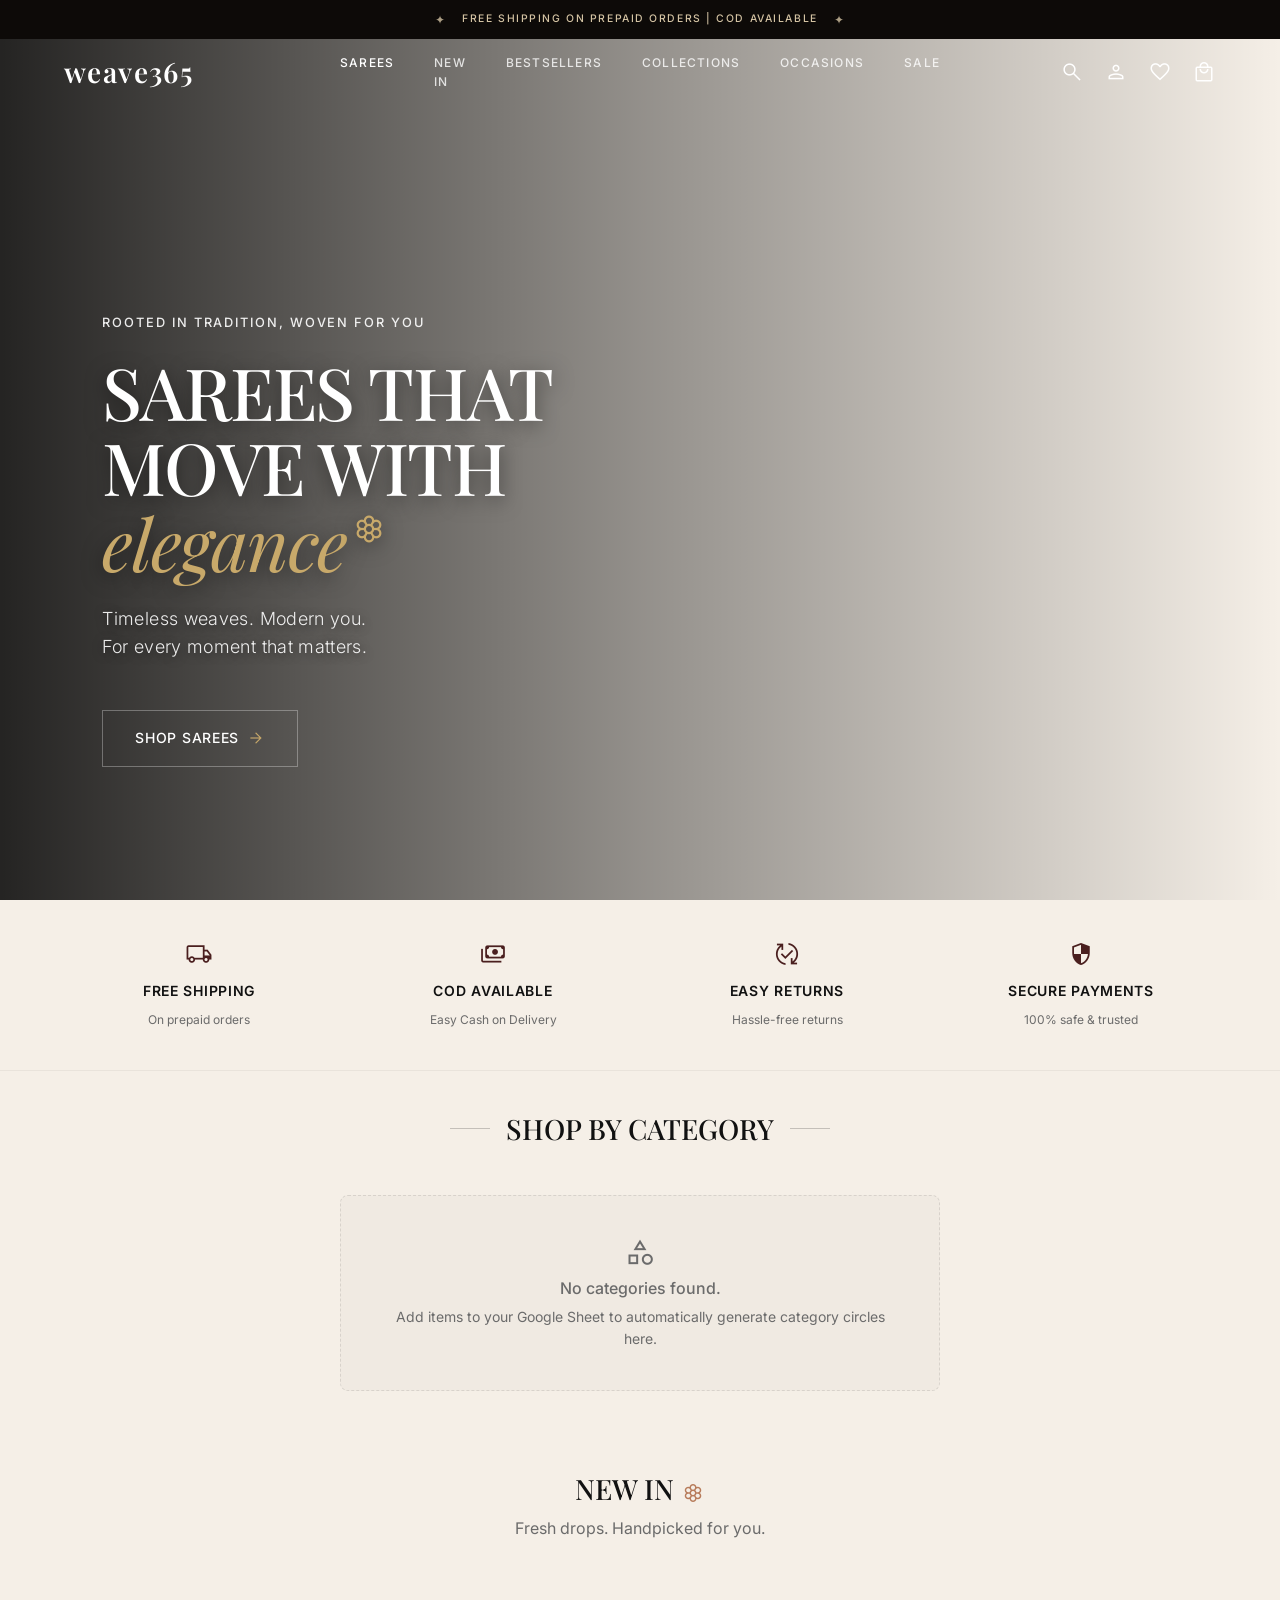
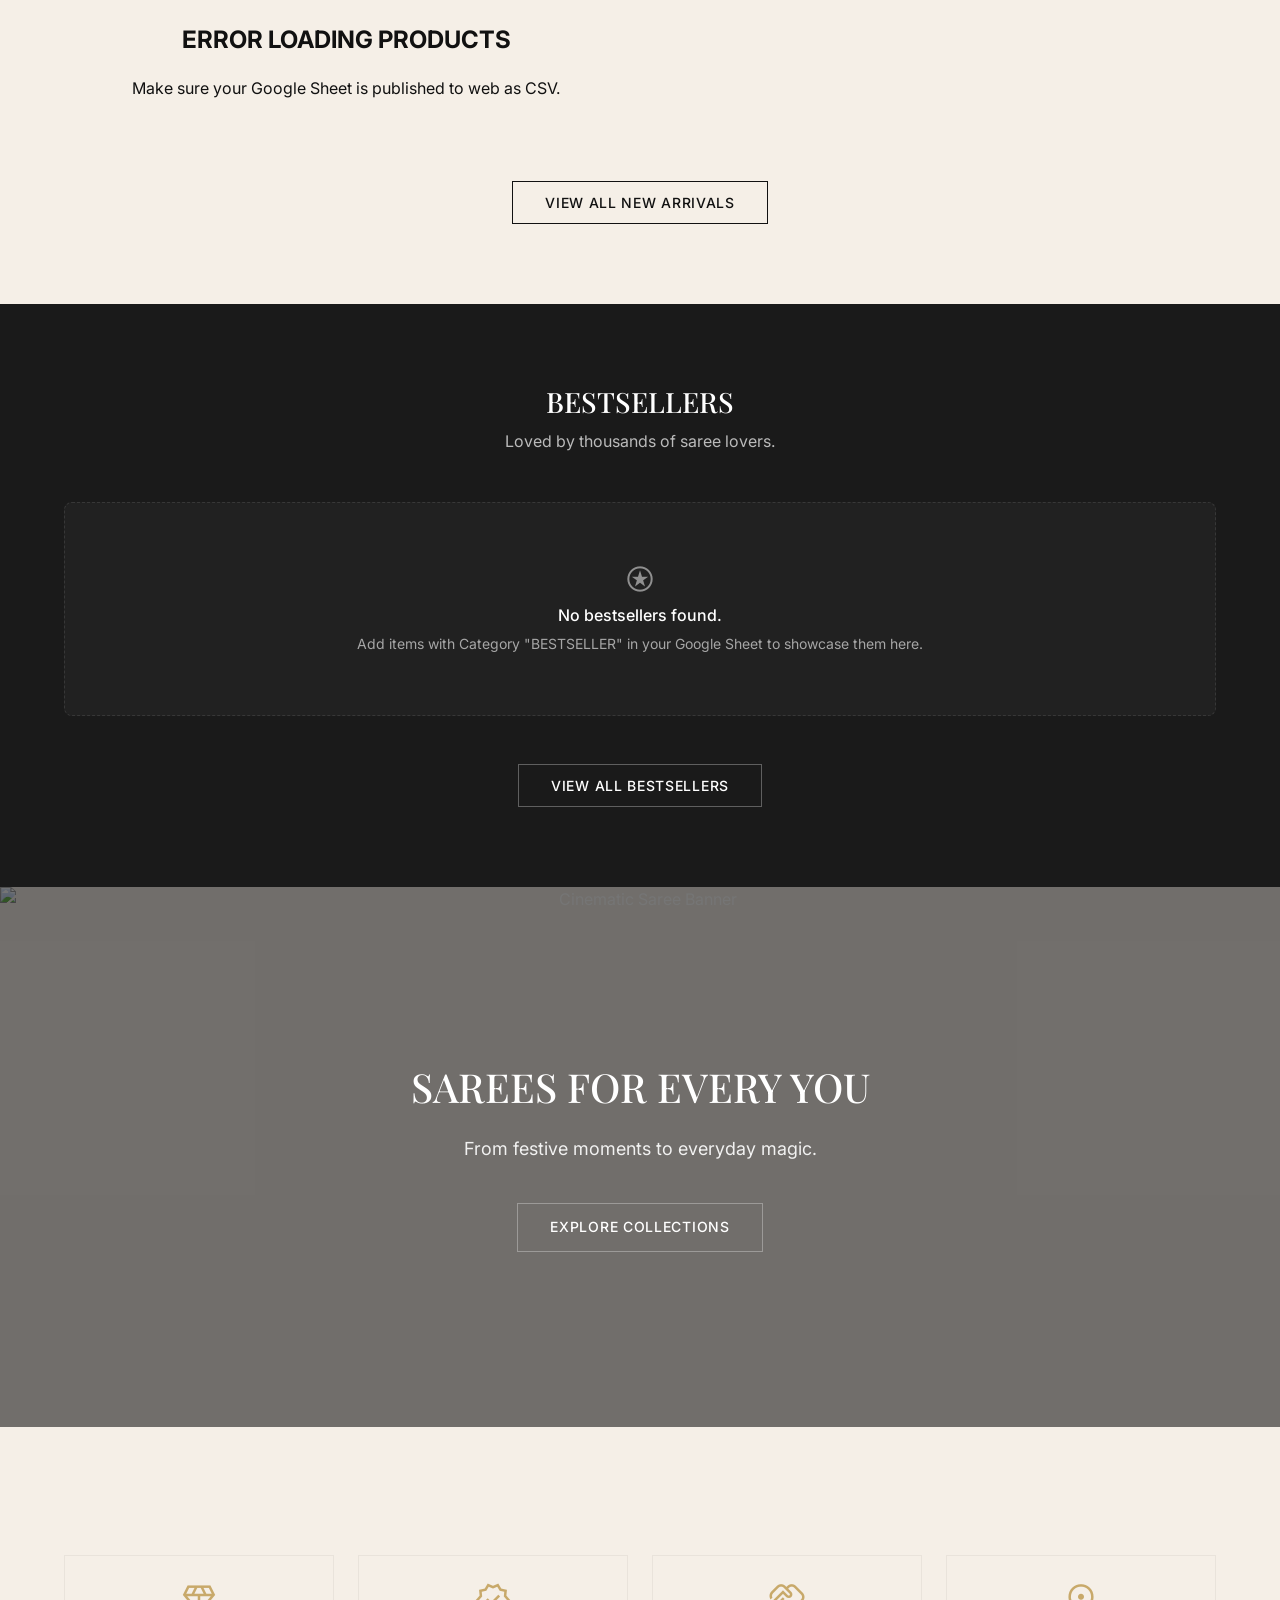
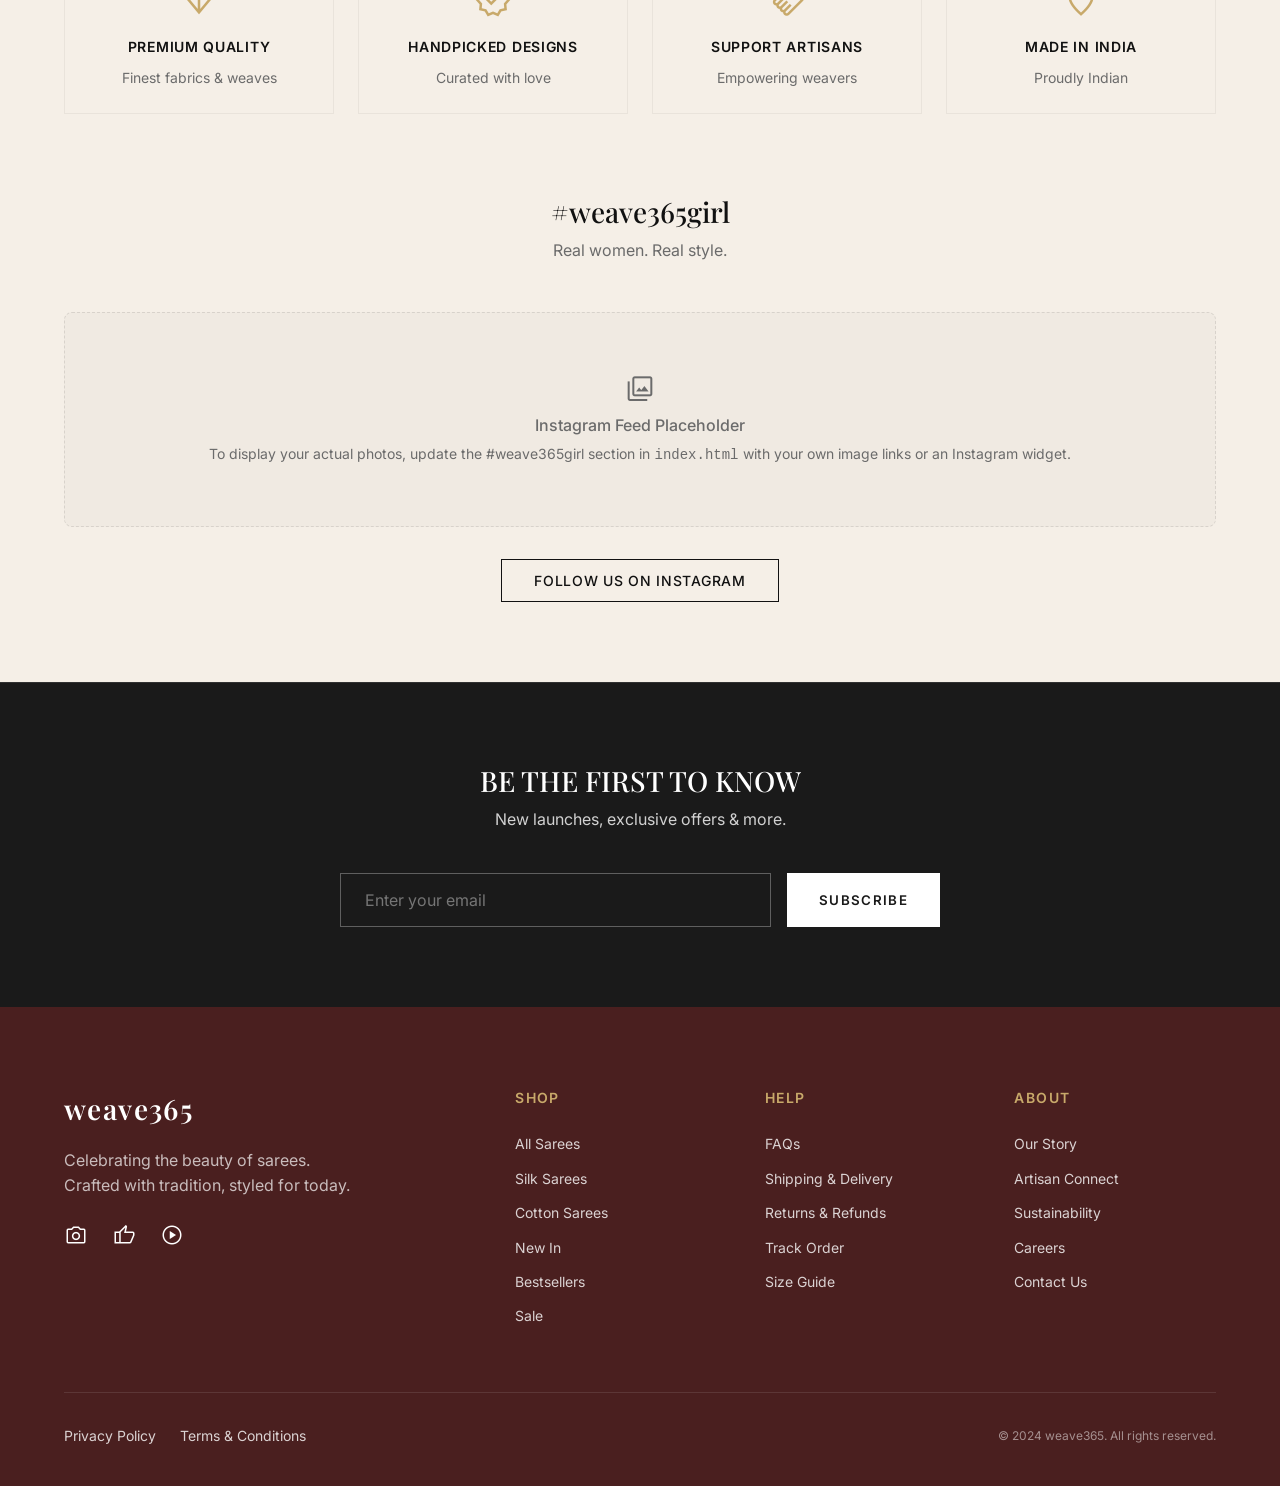
==== commit 9be23fe5: "design refined" ====
--- a/index.html
+++ b/index.html
@@ -12,7 +12,9 @@
 <body>
   <!-- Top Announcement Bar -->
   <div class="top-bar">
-    FREE SHIPPING ON PREPAID ORDERS | COD AVAILABLE
+    <span class="top-bar-icon">✦</span>
+    <span>FREE SHIPPING ON PREPAID ORDERS | COD AVAILABLE</span>
+    <span class="top-bar-icon">✦</span>
   </div>
 
   <!-- Navbar -->
@@ -26,8 +28,8 @@
 
     <div class="nav-center desktop-only">
       <a href="#" class="nav-link active">Sarees</a>
-      <a href="#" class="nav-link">New In</a>
-      <a href="#" class="nav-link">Bestsellers</a>
+      <a href="#product-gallery" class="nav-link">New In</a>
+      <a href="#bestseller-gallery" class="nav-link">Bestsellers</a>
       <a href="#" class="nav-link">Collections</a>
       <a href="#" class="nav-link">Occasions</a>
       <a href="#" class="nav-link">Sale</a>
@@ -52,14 +54,15 @@
   <main id="app-content">
     <!-- Hero Section -->
     <section class="hero">
+      <img class="hero-bg-img" src="" alt="Hero Saree">
       <div class="hero-overlay"></div>
       <div class="hero-content">
         <div class="hero-text">
-          <p class="label-caps" style="color: rgba(255,255,255,0.7); margin-bottom: 16px;">ROOTED IN TRADITION, WOVEN FOR YOU</p>
-          <h1 class="heading-xl">SAREES THAT<br>MOVE WITH<br><span class="text-italic">elegance</span><span class="text-accent">*</span></h1>
-          <p class="body-lg">Timeless weaves. Modern you.<br>For every moment that matters.</p>
-          <div style="margin-top: 32px;">
-            <a href="#" class="btn-outline btn-outline-light" style="padding: 16px 32px;">SHOP SAREES <span class="material-symbols-outlined" style="font-size: 18px;">arrow_forward</span></a>
+          <p class="label-caps" style="color: rgba(255,255,255,0.9); margin-bottom: 20px; letter-spacing: 0.15em; font-size: 0.8rem; font-weight: 500;">ROOTED IN TRADITION, WOVEN FOR YOU</p>
+          <h1 class="heading-xl" style="text-shadow: 0 4px 20px rgba(0,0,0,0.5);">SAREES THAT<br>MOVE WITH<br><span class="text-italic" style="font-weight: 400;">elegance</span><span class="material-symbols-outlined text-accent" style="font-size: 0.5em; vertical-align: super; margin-left: 4px;">filter_vintage</span></h1>
+          <p class="body-lg" style="text-shadow: 0 2px 10px rgba(0,0,0,0.5);">Timeless weaves. Modern you.<br>For every moment that matters.</p>
+          <div style="margin-top: 16px;">
+            <a href="#product-gallery" class="btn-outline btn-outline-light" style="padding: 16px 32px;">SHOP SAREES <span class="material-symbols-outlined" style="font-size: 18px;">arrow_forward</span></a>
           </div>
         </div>
       </div>
@@ -323,14 +326,24 @@
   <script src="app.js"></script>
   <script>
     // Simple navbar scroll effect
-    window.addEventListener('scroll', () => {
-      const nav = document.getElementById('navbar');
-      if (window.scrollY > 50) {
+    const nav = document.getElementById('navbar');
+    function handleScroll() {
+      const scrollY = window.scrollY;
+      
+      if (scrollY <= 32) {
+        nav.style.transform = `translateY(-${scrollY}px)`;
+      } else {
+        nav.style.transform = `translateY(-32px)`;
+      }
+
+      if (scrollY > 50) {
         nav.classList.add('scrolled');
       } else {
         nav.classList.remove('scrolled');
       }
-    });
+    }
+    window.addEventListener('scroll', handleScroll);
+    handleScroll();
   </script>
 </body>
 
--- a/styles.css
+++ b/styles.css
@@ -10,16 +10,24 @@
   --text-primary: #111111;
   --text-secondary: #6B6B6B;
   --white: #FFFFFF;
-  
+
   /* Typography */
   --font-heading: 'Playfair Display', serif;
   --font-body: 'Inter', sans-serif;
-  
+
   /* Layout */
   --container-padding: 0 5%;
 }
 
-* { box-sizing: border-box; margin: 0; padding: 0; }
+html {
+  scroll-behavior: smooth;
+}
+
+* {
+  box-sizing: border-box;
+  margin: 0;
+  padding: 0;
+}
 
 body {
   font-family: var(--font-body);
@@ -32,267 +40,1124 @@
 }
 
 /* Typography Classes */
-.heading-xl { font-family: var(--font-heading); font-size: 3.5rem; font-weight: 500; line-height: 1.1; letter-spacing: -0.02em; }
-.heading-lg { font-family: var(--font-heading); font-size: 2.5rem; font-weight: 500; line-height: 1.2; }
-.heading-md { font-family: var(--font-heading); font-size: 1.75rem; font-weight: 500; line-height: 1.3; }
-.body-lg { font-family: var(--font-body); font-size: 1.125rem; font-weight: 400; color: var(--text-secondary); }
-.body-md { font-family: var(--font-body); font-size: 1rem; font-weight: 400; color: var(--text-secondary); }
-.label-caps { font-family: var(--font-body); font-size: 0.75rem; font-weight: 600; letter-spacing: 0.1em; text-transform: uppercase; }
-
-.text-accent { color: var(--accent); }
-.text-white { color: var(--white); }
-.text-italic { font-style: italic; }
-.center { text-align: center; }
+.heading-xl {
+  font-family: var(--font-heading);
+  font-size: 3.5rem;
+  font-weight: 500;
+  line-height: 1.1;
+  letter-spacing: -0.02em;
+}
+
+.heading-lg {
+  font-family: var(--font-heading);
+  font-size: 2.5rem;
+  font-weight: 500;
+  line-height: 1.2;
+}
+
+.heading-md {
+  font-family: var(--font-heading);
+  font-size: 1.75rem;
+  font-weight: 500;
+  line-height: 1.3;
+}
+
+.body-lg {
+  font-family: var(--font-body);
+  font-size: 1.125rem;
+  font-weight: 400;
+  color: var(--text-secondary);
+}
+
+.body-md {
+  font-family: var(--font-body);
+  font-size: 1rem;
+  font-weight: 400;
+  color: var(--text-secondary);
+}
+
+.label-caps {
+  font-family: var(--font-body);
+  font-size: 0.75rem;
+  font-weight: 600;
+  letter-spacing: 0.1em;
+  text-transform: uppercase;
+}
+
+.text-accent {
+  color: var(--accent);
+}
+
+.text-white {
+  color: var(--white);
+}
+
+.text-italic {
+  font-style: italic;
+}
+
+.center {
+  text-align: center;
+}
 
 /* Material Icons */
-.material-symbols-outlined { font-variation-settings: 'FILL' 0, 'wght' 300, 'GRAD' 0, 'opsz' 24; }
+.material-symbols-outlined {
+  font-variation-settings: 'FILL' 0, 'wght' 300, 'GRAD' 0, 'opsz' 24;
+}
 
 /* Buttons */
 .btn-primary {
-  display: inline-flex; align-items: center; gap: 8px;
-  background-color: var(--primary); color: var(--white);
-  padding: 16px 32px; border: 1px solid var(--primary);
-  font-family: var(--font-body); font-size: 0.875rem; font-weight: 500;
-  letter-spacing: 0.05em; text-transform: uppercase; cursor: pointer;
-  transition: all 0.3s ease; text-decoration: none;
-}
-.btn-primary:hover { background-color: var(--dark-base); border-color: var(--dark-base); }
+  display: inline-flex;
+  align-items: center;
+  gap: 8px;
+  background-color: var(--primary);
+  color: var(--white);
+  padding: 16px 32px;
+  border: 1px solid var(--primary);
+  font-family: var(--font-body);
+  font-size: 0.875rem;
+  font-weight: 500;
+  letter-spacing: 0.05em;
+  text-transform: uppercase;
+  cursor: pointer;
+  transition: all 0.3s ease;
+  text-decoration: none;
+}
+
+.btn-primary:hover {
+  background-color: var(--dark-base);
+  border-color: var(--dark-base);
+}
 
 .btn-outline {
-  display: inline-flex; align-items: center; justify-content: center; gap: 8px;
-  background-color: transparent; color: var(--text-primary);
-  padding: 12px 32px; border: 1px solid var(--text-primary);
-  font-family: var(--font-body); font-size: 0.875rem; font-weight: 500;
-  letter-spacing: 0.05em; text-transform: uppercase; cursor: pointer;
-  transition: all 0.3s ease; text-decoration: none;
-}
-.btn-outline:hover { background-color: var(--text-primary); color: var(--bg-cream); }
-
-.btn-outline-light { border-color: rgba(255,255,255,0.3); color: var(--white); }
-.btn-outline-light:hover { background-color: var(--white); color: var(--dark-base); }
+  display: inline-flex;
+  align-items: center;
+  justify-content: center;
+  gap: 8px;
+  background-color: transparent;
+  color: var(--text-primary);
+  padding: 12px 32px;
+  border: 1px solid var(--text-primary);
+  font-family: var(--font-body);
+  font-size: 0.875rem;
+  font-weight: 500;
+  letter-spacing: 0.05em;
+  text-transform: uppercase;
+  cursor: pointer;
+  transition: all 0.3s ease;
+  text-decoration: none;
+}
+
+.btn-outline:hover {
+  background-color: var(--text-primary);
+  color: var(--bg-cream);
+}
+
+.btn-outline-light {
+  border-color: rgba(255, 255, 255, 0.3);
+  color: var(--white);
+}
+
+.btn-outline-light:hover {
+  background-color: var(--white);
+  color: var(--dark-base);
+}
 
 /* Visibility */
-.desktop-only { display: none !important; }
-.mobile-only { display: block !important; }
+.desktop-only {
+  display: none !important;
+}
+
+.mobile-only {
+  display: block !important;
+}
+
 @media (min-width: 1024px) {
-  .desktop-only { display: flex !important; }
-  .mobile-only { display: none !important; }
+  .desktop-only {
+    display: flex !important;
+  }
+
+  .mobile-only {
+    display: none !important;
+  }
 }
 
 /* Top Bar */
 .top-bar {
-  background-color: #2F1212; /* Darker maroon for top bar */
-  color: rgba(255,255,255,0.8);
-  text-align: center;
-  padding: 8px;
+  background-color: #0d0a08;
+  color: #d4c3a3;
+  padding: 10px 5%;
+  font-size: 0.65rem;
+  letter-spacing: 0.15em;
+  font-family: var(--font-body);
+  font-weight: 500;
+  position: absolute;
+  top: 0;
+  left: 0;
+  width: 100%;
+  z-index: 101;
+  display: flex;
+  justify-content: center;
+  align-items: center;
+  gap: 16px;
+  text-transform: uppercase;
+}
+
+.top-bar-icon {
   font-size: 0.75rem;
-  letter-spacing: 0.05em;
-  font-family: var(--font-body);
-  position: absolute;
-  top: 0; left: 0; width: 100%;
-  z-index: 101;
+  color: #d4c3a3;
+  opacity: 0.8;
 }
 
 /* Navbar */
 .navbar {
-  position: absolute; top: 32px; left: 0; width: 100%; height: 80px;
-  z-index: 100; display: flex; align-items: center; justify-content: space-between;
-  padding: 0 5%; border-bottom: 1px solid rgba(255,255,255,0.1);
-  background: linear-gradient(to bottom, rgba(0,0,0,0.6), transparent);
-  transition: all 0.3s ease;
-}
+  position: fixed;
+  top: 32px;
+  left: 0;
+  width: 100%;
+  height: 80px;
+  z-index: 100;
+  display: flex;
+  align-items: center;
+  justify-content: space-between;
+  padding: 0 5%;
+  border-bottom: none;
+  background: transparent;
+  backdrop-filter: none;
+  -webkit-backdrop-filter: none;
+  transition: background-color 0.4s ease, backdrop-filter 0.4s ease, height 0.4s ease, box-shadow 0.4s ease;
+}
+
 .navbar.scrolled {
-  position: fixed; top: 0; background-color: rgba(26, 26, 26, 0.98); height: 70px; border-bottom: none; box-shadow: 0 4px 20px rgba(0,0,0,0.2);
-}
-.nav-left { display: flex; align-items: center; gap: 16px; width: 25%; }
-.nav-center { width: 50%; display: flex; justify-content: center; gap: 40px; }
-.nav-right { width: 25%; display: flex; align-items: center; justify-content: flex-end; gap: 20px; }
-.logo { font-family: var(--font-heading); font-size: 1.75rem; letter-spacing: 0.05em; font-weight: 600; text-decoration: none; color: var(--white); transition: font-size 0.3s ease; }
-.navbar.scrolled .logo { font-size: 1.5rem; }
-
-.nav-link { text-decoration: none; color: rgba(255,255,255,0.8); font-family: var(--font-body); font-size: 0.75rem; font-weight: 500; text-transform: uppercase; letter-spacing: 0.1em; transition: color 0.3s; }
-.nav-link:hover, .nav-link.active { color: var(--white); }
-.nav-link.dark { color: var(--text-secondary); }
-.nav-link.dark:hover { color: var(--text-primary); }
-
-.nav-icon { background: none; border: none; color: var(--white); cursor: pointer; transition: color 0.3s; display: flex; align-items: center; justify-content: center; }
-.nav-icon:hover { color: var(--accent); }
-.nav-icon.dark { color: var(--text-primary); }
+  background-color: rgba(26, 26, 26, 0.6);
+  backdrop-filter: blur(12px);
+  -webkit-backdrop-filter: blur(12px);
+  height: 70px;
+  border-bottom: none;
+  box-shadow: 0 4px 20px rgba(0, 0, 0, 0.2);
+}
+
+.nav-left {
+  display: flex;
+  align-items: center;
+  gap: 16px;
+  width: 25%;
+}
+
+.nav-center {
+  width: 50%;
+  display: flex;
+  justify-content: center;
+  gap: 40px;
+}
+
+.nav-right {
+  width: 25%;
+  display: flex;
+  align-items: center;
+  justify-content: flex-end;
+  gap: 20px;
+}
+
+.logo {
+  font-family: var(--font-heading);
+  font-size: 1.75rem;
+  letter-spacing: 0.05em;
+  font-weight: 600;
+  text-decoration: none;
+  color: var(--white);
+  transition: font-size 0.3s ease;
+}
+
+.navbar.scrolled .logo {
+  font-size: 1.5rem;
+}
+
+.nav-link {
+  text-decoration: none;
+  color: rgba(255, 255, 255, 0.8);
+  font-family: var(--font-body);
+  font-size: 0.75rem;
+  font-weight: 500;
+  text-transform: uppercase;
+  letter-spacing: 0.1em;
+  transition: color 0.3s;
+}
+
+.nav-link:hover,
+.nav-link.active {
+  color: var(--white);
+}
+
+.nav-link.dark {
+  color: var(--text-secondary);
+}
+
+.nav-link.dark:hover {
+  color: var(--text-primary);
+}
+
+.nav-icon {
+  background: none;
+  border: none;
+  color: var(--white);
+  cursor: pointer;
+  transition: color 0.3s;
+  display: flex;
+  align-items: center;
+  justify-content: center;
+}
+
+.nav-icon:hover {
+  color: var(--accent);
+}
+
+.nav-icon.dark {
+  color: var(--text-primary);
+}
 
 /* Hero Section */
 .hero {
   min-height: 100vh;
   display: flex;
-  background-image: url('https://lh3.googleusercontent.com/d/1c4FFCV56edERjGURQzNoDFxiMz3y3dFU');
-  background-size: cover;
-  background-position: center 20%;
   position: relative;
-}
+  overflow: hidden;
+}
+
+.hero-bg-img {
+  position: absolute;
+  top: 0;
+  left: 0;
+  width: 100%;
+  height: 100%;
+  object-fit: cover;
+  object-position: center 20%;
+  z-index: 0;
+}
+
 .hero-overlay {
-  position: absolute; top: 0; left: 0; width: 100%; height: 100%;
-  background: linear-gradient(to right, rgba(0,0,0,0.7) 0%, rgba(0,0,0,0) 80%);
-}
+  z-index: 1;
+  position: absolute;
+  top: 0;
+  left: 0;
+  width: 100%;
+  height: 100%;
+  background: linear-gradient(to right, rgba(0, 0, 0, 0.85) 0%, rgba(0, 0, 0, 0.4) 50%, rgba(0, 0, 0, 0) 100%);
+}
+
 .hero-content {
-  position: relative; z-index: 10; display: flex; width: 100%; padding-top: 180px; align-items: center;
-}
+  position: relative;
+  z-index: 10;
+  display: flex;
+  width: 100%;
+  padding-top: 180px;
+  align-items: center;
+}
+
 .hero-text {
-  padding: 0 5%; display: flex; flex-direction: column; justify-content: center;
-  color: var(--white); text-align: left; max-width: 600px;
-}
-.hero-text .heading-xl { margin-bottom: 24px; }
-.hero-text .body-lg { color: rgba(255,255,255,0.8); margin-bottom: 32px; }
+  padding: 0 5%;
+  display: flex;
+  flex-direction: column;
+  justify-content: center;
+  color: var(--white);
+  text-align: left;
+  max-width: 650px; 
+}
+
+.hero-text span {
+  color: var(--accent);
+}
+
+.hero-text .heading-xl {
+  margin-bottom: 24px;
+  line-height: 1.05;
+  letter-spacing: -0.02em;
+}
+
+.hero-text .body-lg {
+  color: rgba(255, 255, 255, 0.9);
+  margin-bottom: 32px;
+  font-weight: 300;
+  letter-spacing: 0.02em;
+}
 
 /* Feature Strip */
 .features {
-  display: flex; flex-wrap: wrap; justify-content: space-around; gap: 24px;
-  padding: 40px 5%; background-color: var(--bg-cream); border-bottom: 1px solid rgba(0,0,0,0.05);
-}
-.feature-item { display: flex; flex-direction: column; align-items: center; text-align: center; gap: 8px; flex: 1; min-width: 120px; }
-.feature-item .material-symbols-outlined { font-size: 28px; color: var(--primary); margin-bottom: 4px; }
-.feature-title { font-size: 0.875rem; font-weight: 600; color: var(--text-primary); text-transform: uppercase; letter-spacing: 0.05em; }
-.feature-desc { font-size: 0.75rem; color: var(--text-secondary); }
+  display: flex;
+  flex-wrap: wrap;
+  justify-content: space-around;
+  gap: 24px;
+  padding: 40px 5%;
+  background-color: var(--bg-cream);
+  border-bottom: 1px solid rgba(0, 0, 0, 0.05);
+}
+
+.feature-item {
+  display: flex;
+  flex-direction: column;
+  align-items: center;
+  text-align: center;
+  gap: 8px;
+  flex: 1;
+  min-width: 120px;
+}
+
+.feature-item .material-symbols-outlined {
+  font-size: 28px;
+  color: var(--primary);
+  margin-bottom: 4px;
+}
+
+.feature-title {
+  font-size: 0.875rem;
+  font-weight: 600;
+  color: var(--text-primary);
+  text-transform: uppercase;
+  letter-spacing: 0.05em;
+}
+
+.feature-desc {
+  font-size: 0.75rem;
+  color: var(--text-secondary);
+}
 
 /* Sections Common */
-.section { padding: 80px 5%; }
-.section-header { text-align: center; margin-bottom: 48px; }
-.section-subtitle { font-family: var(--font-body); font-size: 0.875rem; letter-spacing: 0.1em; color: var(--text-secondary); text-transform: uppercase; margin-top: 12px; }
+.section {
+  padding: 80px 5%;
+}
+
+.section-header {
+  text-align: center;
+  margin-bottom: 48px;
+}
+
+.section-subtitle {
+  font-family: var(--font-body);
+  font-size: 0.875rem;
+  letter-spacing: 0.1em;
+  color: var(--text-secondary);
+  text-transform: uppercase;
+  margin-top: 12px;
+}
 
 /* Shop By Category */
-.category-grid { display: flex; justify-content: center; gap: 32px; flex-wrap: wrap; }
-.category-item { display: flex; flex-direction: column; align-items: center; gap: 16px; text-decoration: none; color: var(--text-primary); width: 140px; }
+.category-grid {
+  display: flex;
+  justify-content: center;
+  gap: 32px;
+  flex-wrap: wrap;
+}
+
+.category-item {
+  display: flex;
+  flex-direction: column;
+  align-items: center;
+  gap: 16px;
+  text-decoration: none;
+  color: var(--text-primary);
+  width: 140px;
+}
+
 .category-img-wrapper {
-  width: 140px; height: 140px; border-radius: 50%; overflow: hidden; position: relative;
-  border: 1px solid transparent; transition: all 0.4s ease;
-}
-.category-img-wrapper img { width: 100%; height: 100%; object-fit: cover; transition: transform 0.6s ease; }
-.category-item:hover .category-img-wrapper { border-color: var(--accent); box-shadow: 0 0 15px rgba(200, 169, 106, 0.4); }
-.category-item:hover .category-img-wrapper img { transform: scale(1.1); }
-.category-title { font-family: var(--font-body); font-weight: 600; font-size: 0.875rem; text-transform: uppercase; letter-spacing: 0.05em; text-align: center; }
+  width: 140px;
+  height: 140px;
+  border-radius: 50%;
+  overflow: hidden;
+  position: relative;
+  border: 1px solid transparent;
+  transition: all 0.4s ease;
+}
+
+.category-img-wrapper img {
+  width: 100%;
+  height: 100%;
+  object-fit: cover;
+  transition: transform 0.6s ease;
+}
+
+.category-item:hover .category-img-wrapper {
+  border-color: var(--accent);
+  box-shadow: 0 0 15px rgba(200, 169, 106, 0.4);
+}
+
+.category-item:hover .category-img-wrapper img {
+  transform: scale(1.1);
+}
+
+.category-title {
+  font-family: var(--font-body);
+  font-weight: 600;
+  font-size: 0.875rem;
+  text-transform: uppercase;
+  letter-spacing: 0.05em;
+  text-align: center;
+}
 
 /* Product Grid */
-.product-grid { display: grid; grid-template-columns: repeat(2, 1fr); gap: 16px; }
-.product-card { display: flex; flex-direction: column; gap: 16px; cursor: pointer; position: relative; }
-.product-img-wrapper { aspect-ratio: 3/4; overflow: hidden; position: relative; background-color: #EBE5DC; border-radius: 8px; }
-.product-img-wrapper img { width: 100%; height: 100%; object-fit: cover; transition: transform 0.6s ease; }
-.product-card:hover .product-img-wrapper img { transform: scale(1.05); }
+.product-grid {
+  display: grid;
+  grid-template-columns: repeat(2, 1fr);
+  gap: 16px;
+}
+
+.product-card {
+  display: flex;
+  flex-direction: column;
+  gap: 16px;
+  cursor: pointer;
+  position: relative;
+}
+
+.product-img-wrapper {
+  aspect-ratio: 3/4;
+  overflow: hidden;
+  position: relative;
+  background-color: #EBE5DC;
+  border-radius: 8px;
+}
+
+.product-img-wrapper img {
+  width: 100%;
+  height: 100%;
+  object-fit: cover;
+  transition: transform 0.6s ease;
+}
+
+.product-card:hover .product-img-wrapper img {
+  transform: scale(1.05);
+}
+
 .wishlist-btn {
-  position: absolute; top: 12px; right: 12px; background: transparent; border: none;
-  width: 36px; height: 36px; display: flex; align-items: center; justify-content: center;
-  cursor: pointer; z-index: 10; transition: all 0.3s; color: rgba(255,255,255,0.9);
-}
-.wishlist-btn:hover { color: var(--white); transform: scale(1.1); }
-
-.product-info { display: flex; flex-direction: column; gap: 4px; padding-top: 8px; }
-.product-title { font-family: var(--font-body); font-size: 1rem; font-weight: 400; color: var(--text-primary); }
-.product-price { font-family: var(--font-body); font-size: 0.875rem; font-weight: 500; color: var(--text-secondary); }
-.product-label { color: #b77b5a; font-size: 0.65rem; font-weight: 600; text-transform: uppercase; letter-spacing: 0.05em; margin-top: 2px;}
+  position: absolute;
+  top: 12px;
+  right: 12px;
+  background: transparent;
+  border: none;
+  width: 36px;
+  height: 36px;
+  display: flex;
+  align-items: center;
+  justify-content: center;
+  cursor: pointer;
+  z-index: 10;
+  transition: all 0.3s;
+  color: rgba(255, 255, 255, 0.9);
+}
+
+.wishlist-btn:hover {
+  color: var(--white);
+  transform: scale(1.1);
+}
+
+.product-info {
+  display: flex;
+  flex-direction: column;
+  gap: 4px;
+  padding-top: 8px;
+}
+
+.product-title {
+  font-family: var(--font-body);
+  font-size: 1rem;
+  font-weight: 400;
+  color: var(--text-primary);
+}
+
+.product-price {
+  font-family: var(--font-body);
+  font-size: 0.875rem;
+  font-weight: 500;
+  color: var(--text-secondary);
+}
+
+.product-label {
+  color: #b77b5a;
+  font-size: 0.65rem;
+  font-weight: 600;
+  text-transform: uppercase;
+  letter-spacing: 0.05em;
+  margin-top: 2px;
+}
 
 /* Bestsellers Section */
-.bestsellers-section { background-color: var(--dark-base); color: var(--white); }
-.bestsellers-section .section-header .heading-lg { color: var(--white); }
-.bestsellers-section .section-subtitle { color: rgba(255,255,255,0.6); }
-.bestsellers-section .product-title { color: var(--white); }
-.bestsellers-section .product-price { color: var(--accent); }
-.bestsellers-section .product-img-wrapper { background-color: #2a2a2a; }
-.rating { color: var(--accent); font-size: 0.75rem; display: flex; align-items: center; gap: 4px; margin-bottom: 4px; }
+.bestsellers-section {
+  background-color: var(--dark-base);
+  color: var(--white);
+}
+
+.bestsellers-section .section-header .heading-lg {
+  color: var(--white);
+}
+
+.bestsellers-section .section-subtitle {
+  color: rgba(255, 255, 255, 0.6);
+}
+
+.bestsellers-section .product-title {
+  color: var(--white);
+}
+
+.bestsellers-section .product-price {
+  color: var(--accent);
+}
+
+.bestsellers-section .product-img-wrapper {
+  background-color: #2a2a2a;
+}
+
+.rating {
+  color: var(--accent);
+  font-size: 0.75rem;
+  display: flex;
+  align-items: center;
+  gap: 4px;
+  margin-bottom: 4px;
+}
 
 /* Story Banner */
 .story-banner {
-  height: 60vh; position: relative; display: flex; align-items: center; justify-content: center;
-  text-align: center; color: var(--white); overflow: hidden;
-}
-.story-banner img { position: absolute; top: 0; left: 0; width: 100%; height: 100%; object-fit: cover; z-index: -2; }
-.story-overlay { position: absolute; top: 0; left: 0; width: 100%; height: 100%; background: rgba(26,26,26,0.6); z-index: -1; }
-.story-content { padding: 40px; max-width: 800px; display: flex; flex-direction: column; align-items: center; gap: 24px; }
+  height: 60vh;
+  position: relative;
+  display: flex;
+  align-items: center;
+  justify-content: center;
+  text-align: center;
+  color: var(--white);
+  overflow: hidden;
+}
+
+.story-banner img {
+  position: absolute;
+  top: 0;
+  left: 0;
+  width: 100%;
+  height: 100%;
+  object-fit: cover;
+  z-index: -2;
+}
+
+.story-overlay {
+  position: absolute;
+  top: 0;
+  left: 0;
+  width: 100%;
+  height: 100%;
+  background: rgba(26, 26, 26, 0.6);
+  z-index: -1;
+}
+
+.story-content {
+  padding: 40px;
+  max-width: 800px;
+  display: flex;
+  flex-direction: column;
+  align-items: center;
+  gap: 24px;
+}
 
 /* Brand Values */
-.values-grid { display: grid; grid-template-columns: repeat(2, 1fr); gap: 32px; margin-top: 48px; }
-.value-card { text-align: center; padding: 24px; border: 1px solid rgba(0,0,0,0.05); }
-.value-card .material-symbols-outlined { font-size: 40px; color: var(--accent); margin-bottom: 16px; }
+.values-grid {
+  display: grid;
+  grid-template-columns: repeat(2, 1fr);
+  gap: 32px;
+  margin-top: 48px;
+}
+
+.value-card {
+  text-align: center;
+  padding: 24px;
+  border: 1px solid rgba(0, 0, 0, 0.05);
+}
+
+.value-card .material-symbols-outlined {
+  font-size: 40px;
+  color: var(--accent);
+  margin-bottom: 16px;
+}
 
 /* Community Section */
-.community-grid { display: grid; grid-template-columns: repeat(2, 1fr); gap: 16px; margin-bottom: 32px; }
-.community-img { aspect-ratio: 1/1; object-fit: cover; width: 100%; transition: transform 0.4s ease; }
-.community-img-wrapper { overflow: hidden; cursor: pointer; }
-.community-img-wrapper:hover .community-img { transform: scale(1.05); }
+.community-grid {
+  display: grid;
+  grid-template-columns: repeat(2, 1fr);
+  gap: 16px;
+  margin-bottom: 32px;
+}
+
+.community-img {
+  aspect-ratio: 1/1;
+  object-fit: cover;
+  width: 100%;
+  transition: transform 0.4s ease;
+}
+
+.community-img-wrapper {
+  overflow: hidden;
+  cursor: pointer;
+}
+
+.community-img-wrapper:hover .community-img {
+  transform: scale(1.05);
+}
 
 /* Newsletter */
-.newsletter-section { background-color: var(--dark-base); color: var(--white); text-align: center; padding: 80px 5%; border-top: 1px solid rgba(255,255,255,0.1); }
-.newsletter-form { display: flex; flex-direction: column; gap: 16px; max-width: 500px; margin: 40px auto 0; }
-.newsletter-input { padding: 16px 24px; background: transparent; border: 1px solid rgba(255,255,255,0.3); color: var(--white); font-family: var(--font-body); font-size: 1rem; outline: none; transition: border-color 0.3s; }
-.newsletter-input:focus { border-color: var(--accent); }
-.newsletter-btn { padding: 16px 32px; background-color: var(--white); color: var(--dark-base); border: none; font-family: var(--font-body); font-weight: 600; text-transform: uppercase; letter-spacing: 0.1em; cursor: pointer; transition: all 0.3s; }
-.newsletter-btn:hover { background-color: var(--accent); color: var(--white); }
+.newsletter-section {
+  background-color: var(--dark-base);
+  color: var(--white);
+  text-align: center;
+  padding: 80px 5%;
+  border-top: 1px solid rgba(255, 255, 255, 0.1);
+}
+
+.newsletter-form {
+  display: flex;
+  flex-direction: column;
+  gap: 16px;
+  max-width: 500px;
+  margin: 40px auto 0;
+}
+
+.newsletter-input {
+  padding: 16px 24px;
+  background: transparent;
+  border: 1px solid rgba(255, 255, 255, 0.3);
+  color: var(--white);
+  font-family: var(--font-body);
+  font-size: 1rem;
+  outline: none;
+  transition: border-color 0.3s;
+}
+
+.newsletter-input:focus {
+  border-color: var(--accent);
+}
+
+.newsletter-btn {
+  padding: 16px 32px;
+  background-color: var(--white);
+  color: var(--dark-base);
+  border: none;
+  font-family: var(--font-body);
+  font-weight: 600;
+  text-transform: uppercase;
+  letter-spacing: 0.1em;
+  cursor: pointer;
+  transition: all 0.3s;
+}
+
+.newsletter-btn:hover {
+  background-color: var(--accent);
+  color: var(--white);
+}
 
 /* Footer */
-.footer { background-color: var(--primary); color: var(--white); padding: 80px 5% 40px; }
-.footer-top { display: grid; grid-template-columns: 1fr; gap: 48px; margin-bottom: 64px; }
-.footer-col-title { font-family: var(--font-body); font-size: 0.875rem; font-weight: 600; text-transform: uppercase; letter-spacing: 0.1em; margin-bottom: 24px; color: var(--accent); }
-.footer-links { display: flex; flex-direction: column; gap: 12px; }
-.footer-link { color: rgba(255,255,255,0.8); text-decoration: none; font-size: 0.875rem; transition: color 0.3s; }
-.footer-link:hover { color: var(--white); }
-.footer-bottom { display: flex; flex-direction: column; gap: 24px; align-items: center; padding-top: 32px; border-top: 1px solid rgba(255,255,255,0.1); text-align: center; }
-.social-icons { display: flex; gap: 24px; }
-.social-icon { color: var(--white); text-decoration: none; transition: color 0.3s; }
-.social-icon:hover { color: var(--accent); }
+.footer {
+  background-color: var(--primary);
+  color: var(--white);
+  padding: 80px 5% 40px;
+}
+
+.footer-top {
+  display: grid;
+  grid-template-columns: 1fr;
+  gap: 48px;
+  margin-bottom: 64px;
+}
+
+.footer-col-title {
+  font-family: var(--font-body);
+  font-size: 0.875rem;
+  font-weight: 600;
+  text-transform: uppercase;
+  letter-spacing: 0.1em;
+  margin-bottom: 24px;
+  color: var(--accent);
+}
+
+.footer-links {
+  display: flex;
+  flex-direction: column;
+  gap: 12px;
+}
+
+.footer-link {
+  color: rgba(255, 255, 255, 0.8);
+  text-decoration: none;
+  font-size: 0.875rem;
+  transition: color 0.3s;
+}
+
+.footer-link:hover {
+  color: var(--white);
+}
+
+.footer-bottom {
+  display: flex;
+  flex-direction: column;
+  gap: 24px;
+  align-items: center;
+  padding-top: 32px;
+  border-top: 1px solid rgba(255, 255, 255, 0.1);
+  text-align: center;
+}
+
+.social-icons {
+  display: flex;
+  gap: 24px;
+}
+
+.social-icon {
+  color: var(--white);
+  text-decoration: none;
+  transition: color 0.3s;
+}
+
+.social-icon:hover {
+  color: var(--accent);
+}
 
 /* Modal & Cart */
-.cart-overlay { position: fixed; top: 0; left: 0; width: 100vw; height: 100vh; background-color: rgba(0, 0, 0, 0.5); z-index: 150; opacity: 0; pointer-events: none; transition: opacity 0.3s ease; backdrop-filter: blur(4px); }
-.cart-overlay.open { opacity: 1; pointer-events: auto; }
-.cart-sidebar { position: fixed; top: 0; right: 0; width: 100%; max-width: 400px; height: 100vh; background-color: var(--bg-cream); color: var(--text-primary); z-index: 200; transform: translateX(100%); transition: transform 0.4s cubic-bezier(0.16, 1, 0.3, 1); display: flex; flex-direction: column; }
-.cart-sidebar.open { transform: translateX(0); }
-.cart-header { height: 80px; display: flex; justify-content: space-between; align-items: center; padding: 0 24px; border-bottom: 1px solid rgba(0, 0, 0, 0.1); }
-.cart-content { flex-grow: 1; overflow-y: auto; padding: 24px; }
-.cart-item { display: flex; gap: 16px; margin-bottom: 24px; }
-.cart-item-img { width: 80px; height: 100px; object-fit: cover; background-color: #EBE5DC; }
-.cart-item-details { flex-grow: 1; display: flex; flex-direction: column; }
-.cart-item-header { display: flex; justify-content: space-between; margin-bottom: 4px; }
-.cart-item-category { color: var(--text-secondary); font-size: 0.75rem; text-transform: uppercase; }
-.cart-item-price { font-weight: 600; }
-.cart-item-title { font-weight: 500; font-family: var(--font-heading); font-size: 1rem; margin-bottom: 8px; }
-.cart-item-actions { display: flex; justify-content: space-between; align-items: center; margin-top: auto; }
-.qty-selector { display: flex; align-items: center; border: 1px solid rgba(0, 0, 0, 0.1); padding: 4px 8px; border-radius: 4px; }
-.qty-btn { background: none; border: none; color: var(--text-primary); cursor: pointer; padding: 0 8px; font-size: 1rem; }
-.qty-value { padding: 0 12px; font-size: 0.875rem; }
-.delete-btn { background: none; border: none; color: var(--text-secondary); cursor: pointer; display: flex; align-items: center; justify-content: center; }
-.delete-btn:hover { color: var(--primary); }
-.cart-footer { border-top: 1px solid rgba(0, 0, 0, 0.1); background-color: var(--white); padding: 24px; }
-.summary-line { display: flex; justify-content: space-between; margin-bottom: 16px; }
-.checkout-btn { width: 100%; padding: 16px; background-color: var(--primary); color: var(--white); border: none; font-family: var(--font-body); font-weight: 500; font-size: 1rem; text-transform: uppercase; letter-spacing: 0.1em; cursor: pointer; transition: all 0.3s ease; }
-.checkout-btn:hover { background-color: var(--dark-base); }
+.cart-overlay {
+  position: fixed;
+  top: 0;
+  left: 0;
+  width: 100vw;
+  height: 100vh;
+  background-color: rgba(0, 0, 0, 0.5);
+  z-index: 150;
+  opacity: 0;
+  pointer-events: none;
+  transition: opacity 0.3s ease;
+  backdrop-filter: blur(4px);
+}
+
+.cart-overlay.open {
+  opacity: 1;
+  pointer-events: auto;
+}
+
+.cart-sidebar {
+  position: fixed;
+  top: 0;
+  right: 0;
+  width: 100%;
+  max-width: 400px;
+  bottom: 0;
+  background-color: var(--bg-cream);
+  color: var(--text-primary);
+  z-index: 200;
+  transform: translateX(100%);
+  transition: transform 0.4s cubic-bezier(0.16, 1, 0.3, 1);
+  display: flex;
+  flex-direction: column;
+}
+
+.cart-sidebar.open {
+  transform: translateX(0);
+}
+
+.cart-header {
+  height: 80px;
+  flex-shrink: 0;
+  display: flex;
+  justify-content: space-between;
+  align-items: center;
+  padding: 0 24px;
+  border-bottom: 1px solid rgba(0, 0, 0, 0.1);
+}
+
+.cart-content {
+  flex-grow: 1;
+  overflow-y: auto;
+  padding: 24px;
+}
+
+.cart-item {
+  display: flex;
+  gap: 16px;
+  margin-bottom: 24px;
+}
+
+.cart-item-img {
+  width: 80px;
+  height: 100px;
+  object-fit: cover;
+  background-color: #EBE5DC;
+}
+
+.cart-item-details {
+  flex-grow: 1;
+  display: flex;
+  flex-direction: column;
+}
+
+.cart-item-header {
+  display: flex;
+  justify-content: space-between;
+  margin-bottom: 4px;
+}
+
+.cart-item-category {
+  color: var(--text-secondary);
+  font-size: 0.75rem;
+  text-transform: uppercase;
+}
+
+.cart-item-price {
+  font-weight: 600;
+}
+
+.cart-item-title {
+  font-weight: 500;
+  font-family: var(--font-heading);
+  font-size: 1rem;
+  margin-bottom: 8px;
+}
+
+.cart-item-actions {
+  display: flex;
+  justify-content: space-between;
+  align-items: center;
+  margin-top: auto;
+}
+
+.qty-selector {
+  display: flex;
+  align-items: center;
+  border: 1px solid rgba(0, 0, 0, 0.1);
+  padding: 4px 8px;
+  border-radius: 4px;
+}
+
+.qty-btn {
+  background: none;
+  border: none;
+  color: var(--text-primary);
+  cursor: pointer;
+  padding: 0 8px;
+  font-size: 1rem;
+}
+
+.qty-value {
+  padding: 0 12px;
+  font-size: 0.875rem;
+}
+
+.delete-btn {
+  background: none;
+  border: none;
+  color: var(--text-secondary);
+  cursor: pointer;
+  display: flex;
+  align-items: center;
+  justify-content: center;
+}
+
+.delete-btn:hover {
+  color: var(--primary);
+}
+
+.cart-footer {
+  flex-shrink: 0;
+  border-top: 1px solid rgba(0, 0, 0, 0.1);
+  background-color: var(--white);
+  padding: 24px;
+}
+
+.summary-line {
+  display: flex;
+  justify-content: space-between;
+  margin-bottom: 16px;
+}
+
+.checkout-btn {
+  width: 100%;
+  padding: 16px;
+  background-color: var(--primary);
+  color: var(--white);
+  border: none;
+  font-family: var(--font-body);
+  font-weight: 500;
+  font-size: 1rem;
+  text-transform: uppercase;
+  letter-spacing: 0.1em;
+  cursor: pointer;
+  transition: all 0.3s ease;
+}
+
+.checkout-btn:hover {
+  background-color: var(--dark-base);
+}
 
 /* Product Modal */
-.product-modal { position: fixed; top: 0; left: 0; width: 100vw; height: 100vh; background-color: var(--bg-cream); z-index: 200; display: flex; flex-direction: column; transform: translateY(100%); transition: transform 0.4s cubic-bezier(0.16, 1, 0.3, 1); }
-.product-modal.open { transform: translateY(0); }
-.modal-header { height: 64px; display: flex; justify-content: space-between; align-items: center; padding: 0 16px; border-bottom: 1px solid rgba(0,0,0,0.1); position: absolute; width: 100%; top: 0; z-index: 10; background: transparent; }
-.modal-content { flex-grow: 1; overflow-y: auto; display: flex; flex-direction: column; }
-.modal-img { width: 100%; height: 60vh; object-fit: cover; }
-.modal-details { padding: 32px 24px; display: flex; flex-direction: column; gap: 16px; }
-.modal-footer { width: 100%; padding: 24px; background-color: var(--white); border-top: 1px solid rgba(0,0,0,0.1); }
-.add-to-bag-btn { width: 100%; padding: 16px; background-color: var(--primary); color: var(--white); border: none; font-family: var(--font-body); font-weight: 500; text-transform: uppercase; letter-spacing: 0.1em; cursor: pointer; }
+.product-modal {
+  position: fixed;
+  top: 0;
+  left: 0;
+  width: 100vw;
+  height: 100vh;
+  background-color: var(--bg-cream);
+  z-index: 200;
+  display: flex;
+  flex-direction: column;
+  transform: translateY(100%);
+  transition: transform 0.4s cubic-bezier(0.16, 1, 0.3, 1);
+}
+
+.product-modal.open {
+  transform: translateY(0);
+}
+
+.modal-header {
+  height: 64px;
+  display: flex;
+  justify-content: space-between;
+  align-items: center;
+  padding: 0 16px;
+  position: absolute;
+  width: 100%;
+  top: 0;
+  z-index: 10;
+  background: transparent;
+}
+
+.modal-content {
+  flex-grow: 1;
+  overflow-y: auto;
+  display: flex;
+  flex-direction: column;
+  /* Hide scrollbar for Chrome, Safari and Opera */
+  -webkit-overflow-scrolling: touch;
+}
+
+.modal-img {
+  width: 100%;
+  height: 60vh;
+  object-fit: cover;
+}
+
+.modal-details {
+  padding: 32px 24px;
+  display: flex;
+  flex-direction: column;
+  gap: 16px;
+}
+
+.modal-footer {
+  width: 100%;
+  padding: 32px 24px 32px 24px;
+  background-color: transparent;
+}
+
+.add-to-bag-btn {
+  width: 100%;
+  padding: 16px;
+  background-color: var(--primary);
+  color: var(--white);
+  border: none;
+  font-family: var(--font-body);
+  font-weight: 500;
+  text-transform: uppercase;
+  letter-spacing: 0.1em;
+  cursor: pointer;
+}
 
 /* Desktop Media Query */
 @media (min-width: 1024px) {
-  .hero-text .heading-xl { font-size: 4.5rem; }
-  
-  .navbar { background: transparent; border-bottom: none; }
-  
-  .product-grid { grid-template-columns: repeat(4, 1fr); gap: 24px; }
-  .values-grid { grid-template-columns: repeat(4, 1fr); gap: 24px; }
-  .community-grid { grid-template-columns: repeat(4, 1fr); gap: 24px; }
-  
-  .newsletter-form { flex-direction: row; max-width: 600px; }
-  .newsletter-input { flex-grow: 1; }
-  
-  .footer-top { grid-template-columns: 2fr 1fr 1fr 1fr; }
-  .footer-bottom { flex-direction: row; justify-content: space-between; }
-  
-  .product-modal { width: 800px; height: 80vh; top: 10vh; left: calc(50% - 400px); flex-direction: row; transform: translateY(50px); opacity: 0; pointer-events: none; box-shadow: 0 20px 50px rgba(0,0,0,0.2); }
-  .product-modal.open { transform: translateY(0); opacity: 1; pointer-events: auto; }
-  .modal-header { position: absolute; right: 0; justify-content: flex-end; border: none; }
-  .modal-content { flex-direction: row; }
-  .modal-img-container { width: 50%; height: 100%; }
-  .modal-img { height: 100%; }
-  .modal-details { width: 50%; padding: 48px; justify-content: center; }
-  .modal-footer { position: static; border: none; padding: 0; background: transparent; margin-top: 24px; }
+  .hero-text {
+    padding-left: 8%;
+  }
+
+  .hero-text .heading-xl {
+    font-size: 4.5rem;
+  }
+
+  .navbar {
+    background: transparent;
+    border-bottom: none;
+  }
+
+  .product-grid {
+    grid-template-columns: repeat(4, 1fr);
+    gap: 24px;
+  }
+
+  .values-grid {
+    grid-template-columns: repeat(4, 1fr);
+    gap: 24px;
+  }
+
+  .community-grid {
+    grid-template-columns: repeat(4, 1fr);
+    gap: 24px;
+  }
+
+  .newsletter-form {
+    flex-direction: row;
+    max-width: 600px;
+  }
+
+  .newsletter-input {
+    flex-grow: 1;
+  }
+
+  .footer-top {
+    grid-template-columns: 2fr 1fr 1fr 1fr;
+  }
+
+  .footer-bottom {
+    flex-direction: row;
+    justify-content: space-between;
+  }
+
+  .product-modal {
+    width: 800px;
+    height: 80vh;
+    top: 10vh;
+    left: calc(50% - 400px);
+    flex-direction: row;
+    transform: translateY(50px);
+    opacity: 0;
+    pointer-events: none;
+    box-shadow: 0 20px 50px rgba(0, 0, 0, 0.2);
+  }
+
+  .product-modal.open {
+    transform: translateY(0);
+    opacity: 1;
+    pointer-events: auto;
+  }
+
+  .modal-header {
+    position: absolute;
+    right: 0;
+    justify-content: flex-end;
+    border: none;
+  }
+
+  .modal-content {
+    flex-direction: row;
+  }
+
+  .modal-img-container {
+    width: 50%;
+    height: 100%;
+  }
+
+  .modal-img {
+    height: 100%;
+  }
+
+  .modal-details {
+    width: 50%;
+    padding: 48px;
+    justify-content: center;
+  }
+
+  .modal-footer {
+    position: static;
+    border: none;
+    padding: 0;
+    background: transparent;
+    margin-top: 24px;
+  }
 }
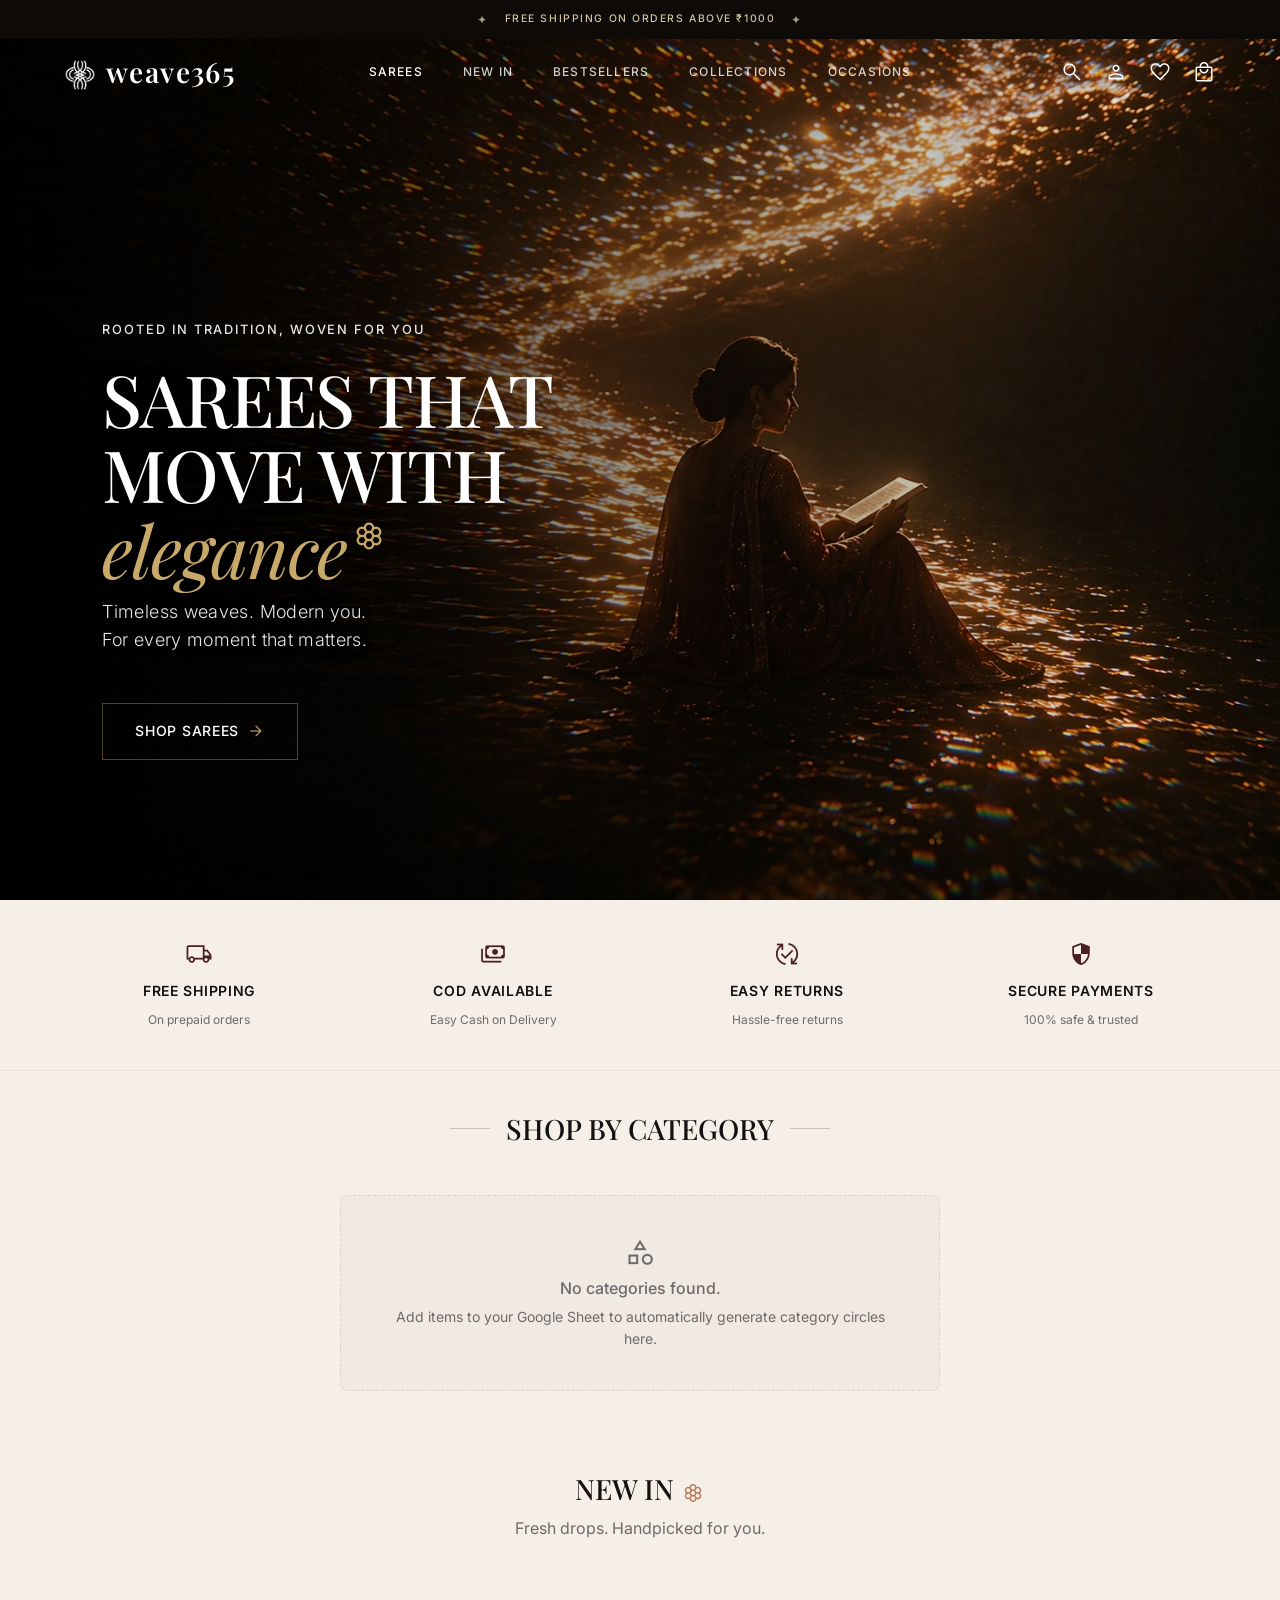
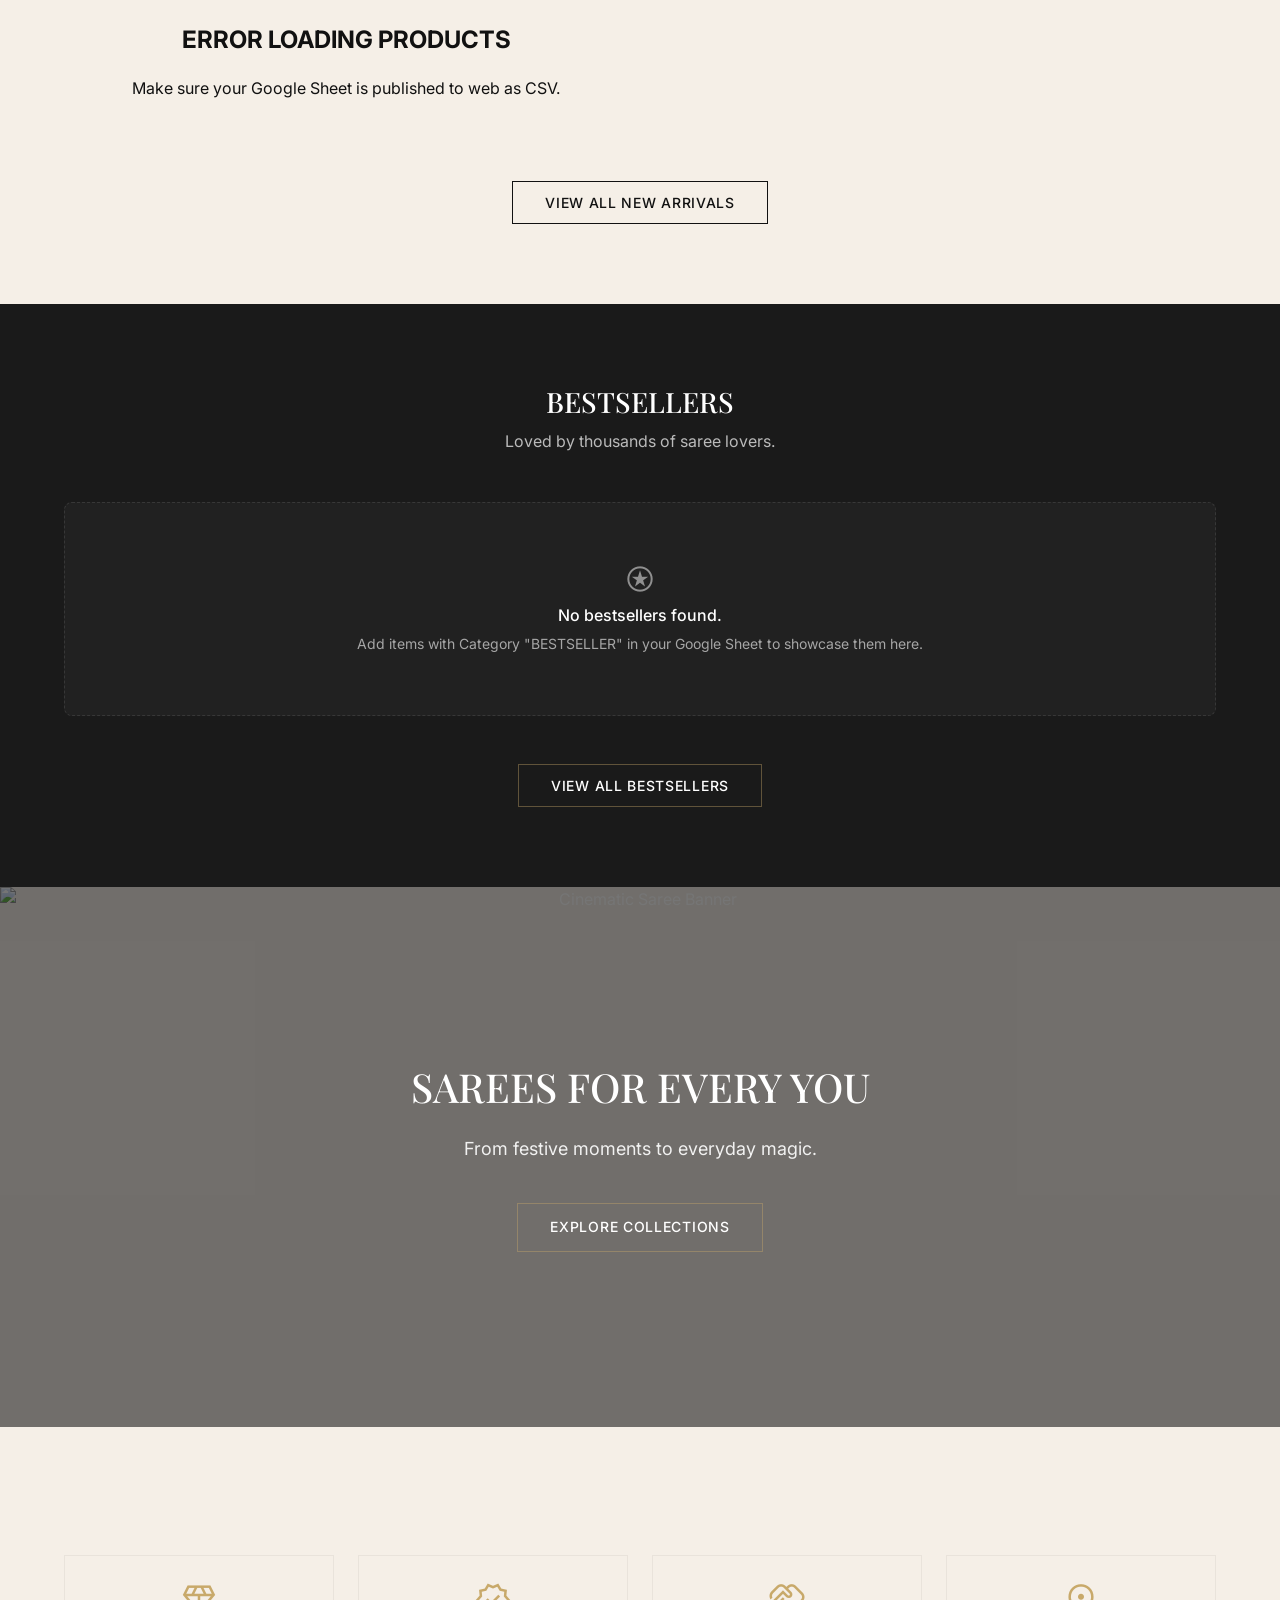
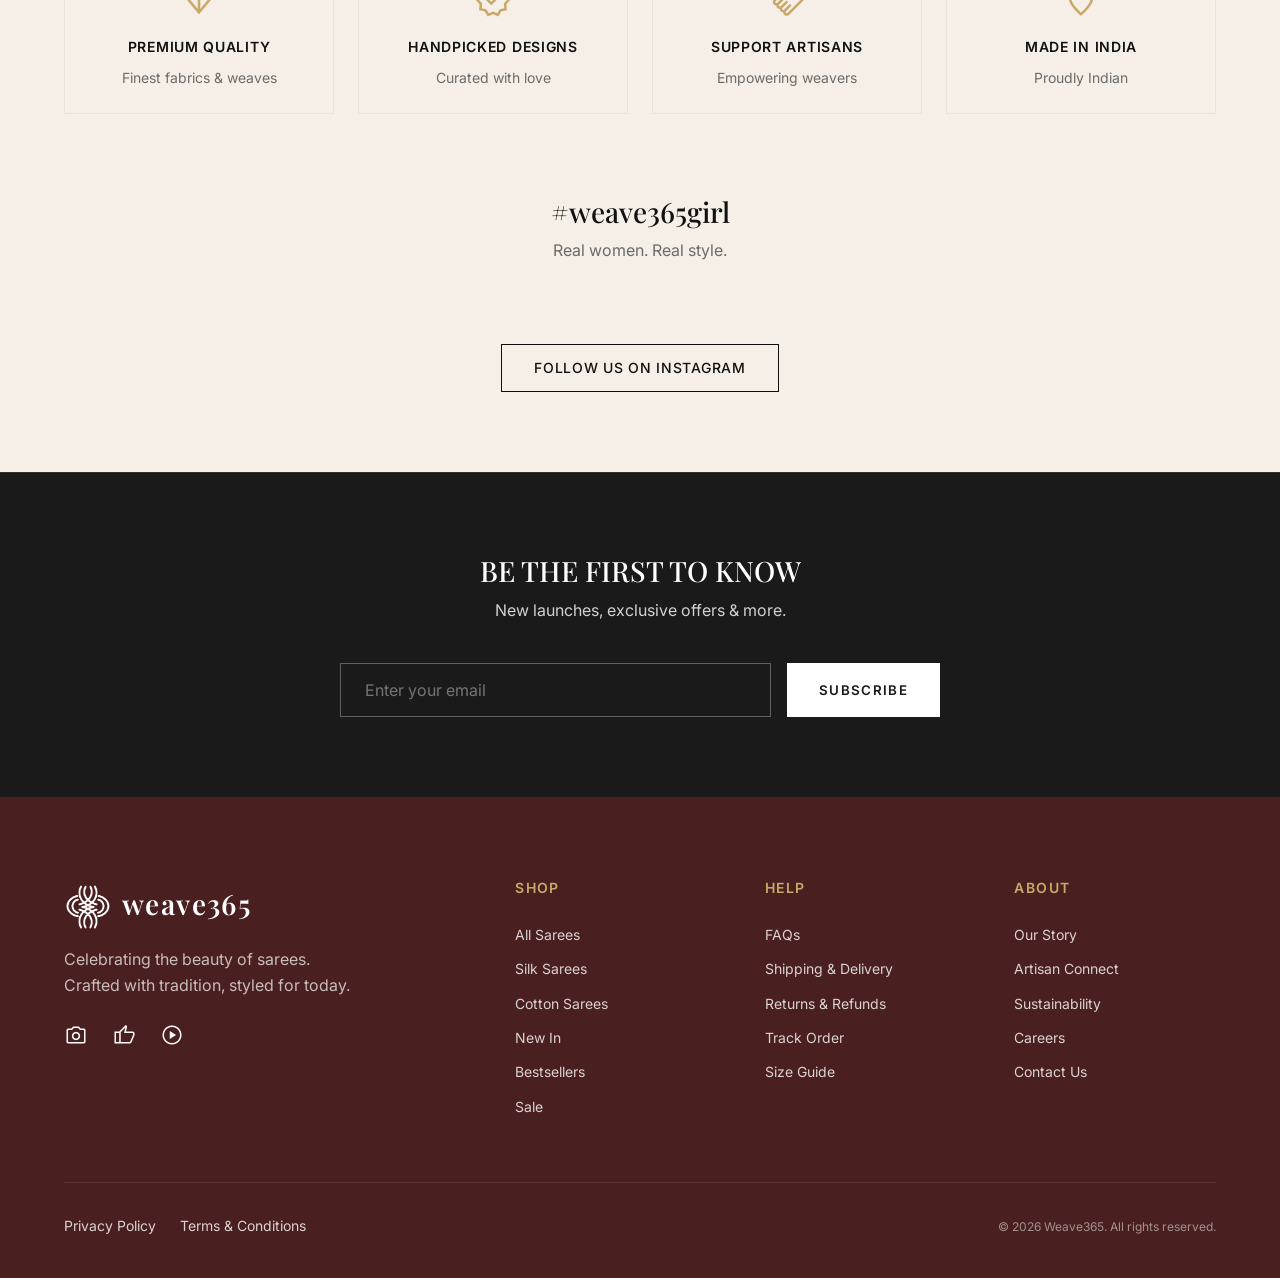
==== commit 9c271c8a: "instagram widget added" ====
--- a/index.html
+++ b/index.html
@@ -13,7 +13,7 @@
   <!-- Top Announcement Bar -->
   <div class="top-bar">
     <span class="top-bar-icon">✦</span>
-    <span>FREE SHIPPING ON PREPAID ORDERS | COD AVAILABLE</span>
+    <span>FREE SHIPPING ON ORDERS ABOVE ₹1000</span>
     <span class="top-bar-icon">✦</span>
   </div>
 
@@ -23,7 +23,7 @@
       <button class="nav-icon mobile-only" aria-label="Menu">
         <span class="material-symbols-outlined">menu</span>
       </button>
-      <a href="#" class="logo">weave365</a>
+      <a href="#" class="logo"><img src="assets/logo.png" alt="" class="brand-logo"> weave365</a>
     </div>
 
     <div class="nav-center desktop-only">
@@ -32,7 +32,7 @@
       <a href="#bestseller-gallery" class="nav-link">Bestsellers</a>
       <a href="#" class="nav-link">Collections</a>
       <a href="#" class="nav-link">Occasions</a>
-      <a href="#" class="nav-link">Sale</a>
+      <!-- <a href="#" class="nav-link">Sale</a> -->
     </div>
 
     <div class="nav-right">
@@ -54,15 +54,22 @@
   <main id="app-content">
     <!-- Hero Section -->
     <section class="hero">
-      <img class="hero-bg-img" src="" alt="Hero Saree">
+      <img class="hero-bg-img" src="assets/saree-hero1.webp" alt="Hero Saree">
+      <img class="hero-mobile-img" src="assets/hero-mobile.png" alt="Hero Saree Mobile">
       <div class="hero-overlay"></div>
       <div class="hero-content">
         <div class="hero-text">
-          <p class="label-caps" style="color: rgba(255,255,255,0.9); margin-bottom: 20px; letter-spacing: 0.15em; font-size: 0.8rem; font-weight: 500;">ROOTED IN TRADITION, WOVEN FOR YOU</p>
-          <h1 class="heading-xl" style="text-shadow: 0 4px 20px rgba(0,0,0,0.5);">SAREES THAT<br>MOVE WITH<br><span class="text-italic" style="font-weight: 400;">elegance</span><span class="material-symbols-outlined text-accent" style="font-size: 0.5em; vertical-align: super; margin-left: 4px;">filter_vintage</span></h1>
-          <p class="body-lg" style="text-shadow: 0 2px 10px rgba(0,0,0,0.5);">Timeless weaves. Modern you.<br>For every moment that matters.</p>
+          <p class="label-caps" style="color: rgba(255,255,255,0.9); letter-spacing: 0.15em; font-size: 0.8rem;">ROOTED
+            IN TRADITION, WOVEN FOR YOU</p>
+          <h1 class="heading-xl" style="text-shadow: 0 4px 20px rgba(0,0,0,0.5);">SAREES THAT<br>MOVE WITH<br><span
+              class="text-italic" style="font-weight: 400;">elegance</span><span
+              class="material-symbols-outlined text-accent"
+              style="font-size: 0.5em; vertical-align: super; margin-left: 4px;">filter_vintage</span></h1>
+          <p class="body-lg" style="text-shadow: 0 2px 10px rgba(0,0,0,0.5);">Timeless weaves. Modern you.<br>For every
+            moment that matters.</p>
           <div style="margin-top: 16px;">
-            <a href="#product-gallery" class="btn-outline btn-outline-light" style="padding: 16px 32px;">SHOP SAREES <span class="material-symbols-outlined" style="font-size: 18px;">arrow_forward</span></a>
+            <a href="#shop-by-category" class="btn-outline btn-outline-light" style="padding: 16px 32px;">SHOP SAREES
+              <span class="material-symbols-outlined" style="font-size: 18px;">arrow_forward</span></a>
           </div>
         </div>
       </div>
@@ -93,7 +100,7 @@
     </section>
 
     <!-- Shop by Category -->
-    <section class="section" style="padding-top: 40px;">
+    <section id="shop-by-category" class="section" style="padding-top: 40px;">
       <div class="section-header">
         <h2 class="heading-md" style="display: flex; align-items: center; justify-content: center; gap: 16px;">
           <span style="width: 40px; height: 1px; background-color: rgba(0,0,0,0.2); display: inline-block;"></span>
@@ -102,10 +109,13 @@
         </h2>
       </div>
       <div class="category-grid">
-        <div style="text-align: center; padding: 40px; background-color: rgba(0,0,0,0.02); border-radius: 8px; width: 100%; max-width: 600px; margin: 0 auto; border: 1px dashed rgba(0,0,0,0.1);">
-          <span class="material-symbols-outlined" style="font-size: 32px; color: var(--text-secondary); margin-bottom: 8px;">category</span>
+        <div
+          style="text-align: center; padding: 40px; background-color: rgba(0,0,0,0.02); border-radius: 8px; width: 100%; max-width: 600px; margin: 0 auto; border: 1px dashed rgba(0,0,0,0.1);">
+          <span class="material-symbols-outlined"
+            style="font-size: 32px; color: var(--text-secondary); margin-bottom: 8px;">category</span>
           <p class="body-md" style="font-weight: 500;">No categories found.</p>
-          <p class="body-md" style="font-size: 0.875rem; color: var(--text-secondary); margin-top: 4px;">Add items to your Google Sheet to automatically generate category circles here.</p>
+          <p class="body-md" style="font-size: 0.875rem; color: var(--text-secondary); margin-top: 4px;">Add items to
+            your Google Sheet to automatically generate category circles here.</p>
         </div>
       </div>
     </section>
@@ -113,7 +123,8 @@
     <!-- New Arrivals -->
     <section class="section" style="background-color: var(--bg-cream); padding-top: 0;">
       <div class="section-header">
-        <h2 class="heading-md">NEW IN <span class="material-symbols-outlined" style="color: #b77b5a; font-size: 24px; vertical-align: middle;">filter_vintage</span></h2>
+        <h2 class="heading-md">NEW IN <span class="material-symbols-outlined"
+            style="color: #b77b5a; font-size: 24px; vertical-align: middle;">filter_vintage</span></h2>
         <p class="body-md" style="margin-top: 8px;">Fresh drops. Handpicked for you.</p>
       </div>
       <div id="product-gallery" class="product-grid">
@@ -128,13 +139,17 @@
     <section class="section bestsellers-section">
       <div class="section-header">
         <h2 class="heading-md">BESTSELLERS</h2>
-        <p class="body-md" style="color: rgba(255,255,255,0.7); margin-top: 8px;">Loved by thousands of saree lovers.</p>
+        <p class="body-md" style="color: rgba(255,255,255,0.7); margin-top: 8px;">Loved by thousands of saree lovers.
+        </p>
       </div>
       <div id="bestseller-gallery" class="product-grid">
-        <div style="grid-column: 1 / -1; text-align: center; padding: 60px 20px; background-color: rgba(255,255,255,0.03); border-radius: 8px; border: 1px dashed rgba(255,255,255,0.1);">
-          <span class="material-symbols-outlined" style="font-size: 32px; color: rgba(255,255,255,0.5); margin-bottom: 8px;">stars</span>
+        <div
+          style="grid-column: 1 / -1; text-align: center; padding: 60px 20px; background-color: rgba(255,255,255,0.03); border-radius: 8px; border: 1px dashed rgba(255,255,255,0.1);">
+          <span class="material-symbols-outlined"
+            style="font-size: 32px; color: rgba(255,255,255,0.5); margin-bottom: 8px;">stars</span>
           <p class="body-md" style="color: var(--white); font-weight: 500;">No bestsellers found.</p>
-          <p class="body-md" style="font-size: 0.875rem; color: rgba(255,255,255,0.6); margin-top: 4px;">Add items with Category "BESTSELLER" in your Google Sheet to showcase them here.</p>
+          <p class="body-md" style="font-size: 0.875rem; color: rgba(255,255,255,0.6); margin-top: 4px;">Add items with
+            Category "BESTSELLER" in your Google Sheet to showcase them here.</p>
         </div>
       </div>
       <div class="center" style="margin-top: 48px;">
@@ -185,22 +200,22 @@
         <h2 class="heading-md">#weave365girl</h2>
         <p class="body-md" style="margin-top: 8px;">Real women. Real style.</p>
       </div>
-      <div class="community-grid">
-        <div style="grid-column: 1 / -1; text-align: center; padding: 60px 20px; background-color: rgba(0,0,0,0.02); border-radius: 8px; border: 1px dashed rgba(0,0,0,0.1);">
-          <span class="material-symbols-outlined" style="font-size: 32px; color: var(--text-secondary); margin-bottom: 8px;">photo_library</span>
-          <p class="body-md" style="font-weight: 500;">Instagram Feed Placeholder</p>
-          <p class="body-md" style="font-size: 0.875rem; color: var(--text-secondary); margin-top: 4px;">To display your actual photos, update the #weave365girl section in <code>index.html</code> with your own image links or an Instagram widget.</p>
-        </div>
+      <div class="instagram-widget-container">
+        <!-- Elfsight Instagram Feed | Untitled Instagram Feed -->
+        <script src="https://elfsightcdn.com/platform.js" async></script>
+        <div class="elfsight-app-0c0baffc-5859-4ca9-8865-f702dd6d6217" data-elfsight-app-lazy></div>
       </div>
       <div class="center">
-        <button class="btn-outline">FOLLOW US ON INSTAGRAM</button>
+        <a href="https://www.instagram.com/weaves365/" class="btn-outline" target="_blank"
+          rel="noopener noreferrer">FOLLOW US ON INSTAGRAM</a>
       </div>
     </section>
 
     <!-- Newsletter Section -->
     <section class="newsletter-section">
       <h2 class="heading-md">BE THE FIRST TO KNOW</h2>
-      <p class="body-md" style="color: rgba(255,255,255,0.8); margin-top: 8px;">New launches, exclusive offers & more.</p>
+      <p class="body-md" style="color: rgba(255,255,255,0.8); margin-top: 8px;">New launches, exclusive offers & more.
+      </p>
       <div class="newsletter-form">
         <input type="email" placeholder="Enter your email" class="newsletter-input">
         <button class="newsletter-btn">SUBSCRIBE</button>
@@ -212,15 +227,17 @@
   <footer class="footer">
     <div class="footer-top">
       <div>
-        <h2 class="logo" style="margin-bottom: 16px; display: inline-block;">weave365</h2>
-        <p class="body-md" style="color: rgba(255,255,255,0.7); max-width: 300px;">Celebrating the beauty of sarees. Crafted with tradition, styled for today.</p>
+        <h2 class="logo" style="margin-bottom: 16px; display: inline-flex; align-items: center;"><img
+            src="assets/logo.png" alt="" class="brand-logo footer-logo"> weave365</h2>
+        <p class="body-md" style="color: rgba(255,255,255,0.7); max-width: 300px;">Celebrating the beauty of sarees.
+          Crafted with tradition, styled for today.</p>
         <div class="social-icons" style="margin-top: 24px;">
           <a href="#" class="social-icon"><span class="material-symbols-outlined">camera_alt</span></a>
           <a href="#" class="social-icon"><span class="material-symbols-outlined">thumb_up</span></a>
           <a href="#" class="social-icon"><span class="material-symbols-outlined">play_circle</span></a>
         </div>
       </div>
-      
+
       <div>
         <h3 class="footer-col-title">SHOP</h3>
         <div class="footer-links">
@@ -255,13 +272,14 @@
         </div>
       </div>
     </div>
-    
+
     <div class="footer-bottom">
       <div class="footer-links" style="flex-direction: row; gap: 24px;">
         <a href="#" class="footer-link">Privacy Policy</a>
         <a href="#" class="footer-link">Terms & Conditions</a>
       </div>
-      <p class="body-md" style="font-size: 0.75rem; color: rgba(255,255,255,0.5);">© 2024 weave365. All rights reserved.</p>
+      <p class="body-md" style="font-size: 0.75rem; color: rgba(255,255,255,0.5);">© 2026 Weave365. All rights reserved.
+      </p>
     </div>
   </footer>
 
@@ -282,9 +300,12 @@
             <h2 class="heading-md" id="modal-title" style="margin-top: 8px;">Product Name</h2>
             <p class="heading-lg text-accent" style="margin-top: 16px;">₹<span id="modal-price">0</span></p>
           </div>
-          
-          <p class="body-md">Beautifully crafted saree with intricate detailing, perfect for festive occasions and celebrations. Handwoven with care.</p>
-          
+
+          <div id="modal-color-selector" class="color-selector-container"></div>
+
+          <p class="body-md">Beautifully crafted saree with intricate detailing, perfect for festive occasions and
+            celebrations. Handwoven with care.</p>
+
           <div class="modal-footer">
             <button class="add-to-bag-btn" id="add-to-bag">ADD TO BAG</button>
           </div>
@@ -329,7 +350,7 @@
     const nav = document.getElementById('navbar');
     function handleScroll() {
       const scrollY = window.scrollY;
-      
+
       if (scrollY <= 32) {
         nav.style.transform = `translateY(-${scrollY}px)`;
       } else {
--- a/styles.css
+++ b/styles.css
@@ -154,7 +154,7 @@
 }
 
 .btn-outline-light {
-  border-color: rgba(255, 255, 255, 0.3);
+  border-color: #c8a96a66;
   color: var(--white);
 }
 
@@ -267,10 +267,25 @@
   text-decoration: none;
   color: var(--white);
   transition: font-size 0.3s ease;
-}
-
-.navbar.scrolled .logo {
-  font-size: 1.5rem;
+  display: flex;
+  align-items: center;
+  gap: 10px;
+}
+
+.brand-logo {
+  margin-top: 6px;
+  height: 32px;
+  width: auto;
+  transition: height 0.3s ease;
+  filter: brightness(0) invert(1);
+}
+
+.navbar.scrolled .brand-logo {
+  height: 28px;
+}
+
+.footer-logo {
+  height: 48px;
 }
 
 .nav-link {
@@ -332,6 +347,18 @@
   height: 100%;
   object-fit: cover;
   object-position: center 20%;
+  z-index: 0;
+  display: none;
+}
+
+.hero-mobile-img {
+  position: absolute;
+  top: 0;
+  left: 0;
+  width: 100%;
+  height: 100%;
+  object-fit: cover;
+  object-position: center center;
   z-index: 0;
 }
 
@@ -342,7 +369,7 @@
   left: 0;
   width: 100%;
   height: 100%;
-  background: linear-gradient(to right, rgba(0, 0, 0, 0.85) 0%, rgba(0, 0, 0, 0.4) 50%, rgba(0, 0, 0, 0) 100%);
+  background: linear-gradient(to bottom, rgba(0, 0, 0, 0.35) 0%, rgba(0, 0, 0, 0.15) 35%, rgba(0, 0, 0, 0.1) 55%, rgba(0, 0, 0, 0.3) 100%);
 }
 
 .hero-content {
@@ -352,6 +379,7 @@
   width: 100%;
   padding-top: 180px;
   align-items: center;
+  justify-content: center;
 }
 
 .hero-text {
@@ -359,9 +387,10 @@
   display: flex;
   flex-direction: column;
   justify-content: center;
-  color: var(--white);
-  text-align: left;
-  max-width: 650px; 
+  align-items: center;
+  color: var(--white);
+  text-align: center;
+  max-width: 650px;
 }
 
 .hero-text span {
@@ -369,7 +398,7 @@
 }
 
 .hero-text .heading-xl {
-  margin-bottom: 24px;
+  margin-bottom: 10px;
   line-height: 1.05;
   letter-spacing: -0.02em;
 }
@@ -697,6 +726,19 @@
 
 .community-img-wrapper:hover .community-img {
   transform: scale(1.05);
+}
+
+.instagram-widget-container {
+  margin-bottom: 32px;
+  border-radius: 5px;
+  overflow: hidden;
+  /* Fix webkit hardware acceleration bug for border-radius + overflow hidden */
+  transform: translateZ(0);
+}
+
+/* Shadow DOM Hack: Pull the bottom of the container up by 60px to cut off the footer */
+.instagram-widget-container [class*="elfsight-app"] {
+  margin-bottom: -60px !important;
 }
 
 /* Newsletter */
@@ -1061,10 +1103,98 @@
   cursor: pointer;
 }
 
+/* Color Selector Swatches */
+.color-selector-container {
+  display: flex;
+  flex-direction: column;
+  gap: 8px;
+  margin-top: 16px;
+  margin-bottom: 8px;
+}
+
+.color-swatch-list {
+  display: flex;
+  gap: 12px;
+  flex-wrap: wrap;
+}
+
+.color-swatch-btn {
+  width: 36px;
+  height: 36px;
+  border-radius: 50%;
+  border: 1px solid rgba(0, 0, 0, 0.2);
+  cursor: pointer;
+  outline: none;
+  transition: all 0.2s ease;
+  padding: 3px;
+  background-clip: content-box;
+}
+
+.color-swatch-btn:hover {
+  transform: scale(1.1);
+  box-shadow: 0 4px 10px rgba(0, 0, 0, 0.1);
+}
+
+.color-swatch-btn.active {
+  border: 2px solid var(--text-primary);
+}
+
+.color-label-text {
+  font-size: 0.875rem;
+  color: var(--text-primary);
+  font-family: var(--font-body);
+  font-weight: 500;
+}
+
+
+.hero-text .label-caps {
+  margin-bottom: 20px;
+  font-weight: 500;
+}
+
+/* Mobile-only Hero Overrides */
+@media (max-width: 1023px) {
+  .hero-content {
+    align-items: flex-start;
+  }
+
+  .hero-text .heading-xl {
+    font-size: 2.5rem;
+  }
+
+  .hero-text .label-caps {
+    font-weight: 300;
+    margin-bottom: 0.56rem;
+  }
+
+  .hero-text .body-lg {
+    font-size: 1rem;
+    margin-bottom: 8px;
+  }
+}
+
 /* Desktop Media Query */
 @media (min-width: 1024px) {
+  .hero-bg-img {
+    display: block;
+  }
+
+  .hero-mobile-img {
+    display: none;
+  }
+
+  .hero-overlay {
+    background: linear-gradient(to right, rgba(0, 0, 0, 0.85) 0%, rgba(0, 0, 0, 0.4) 50%, rgba(0, 0, 0, 0) 100%);
+  }
+
+  .hero-content {
+    justify-content: flex-start;
+  }
+
   .hero-text {
     padding-left: 8%;
+    text-align: left;
+    align-items: flex-start;
   }
 
   .hero-text .heading-xl {
